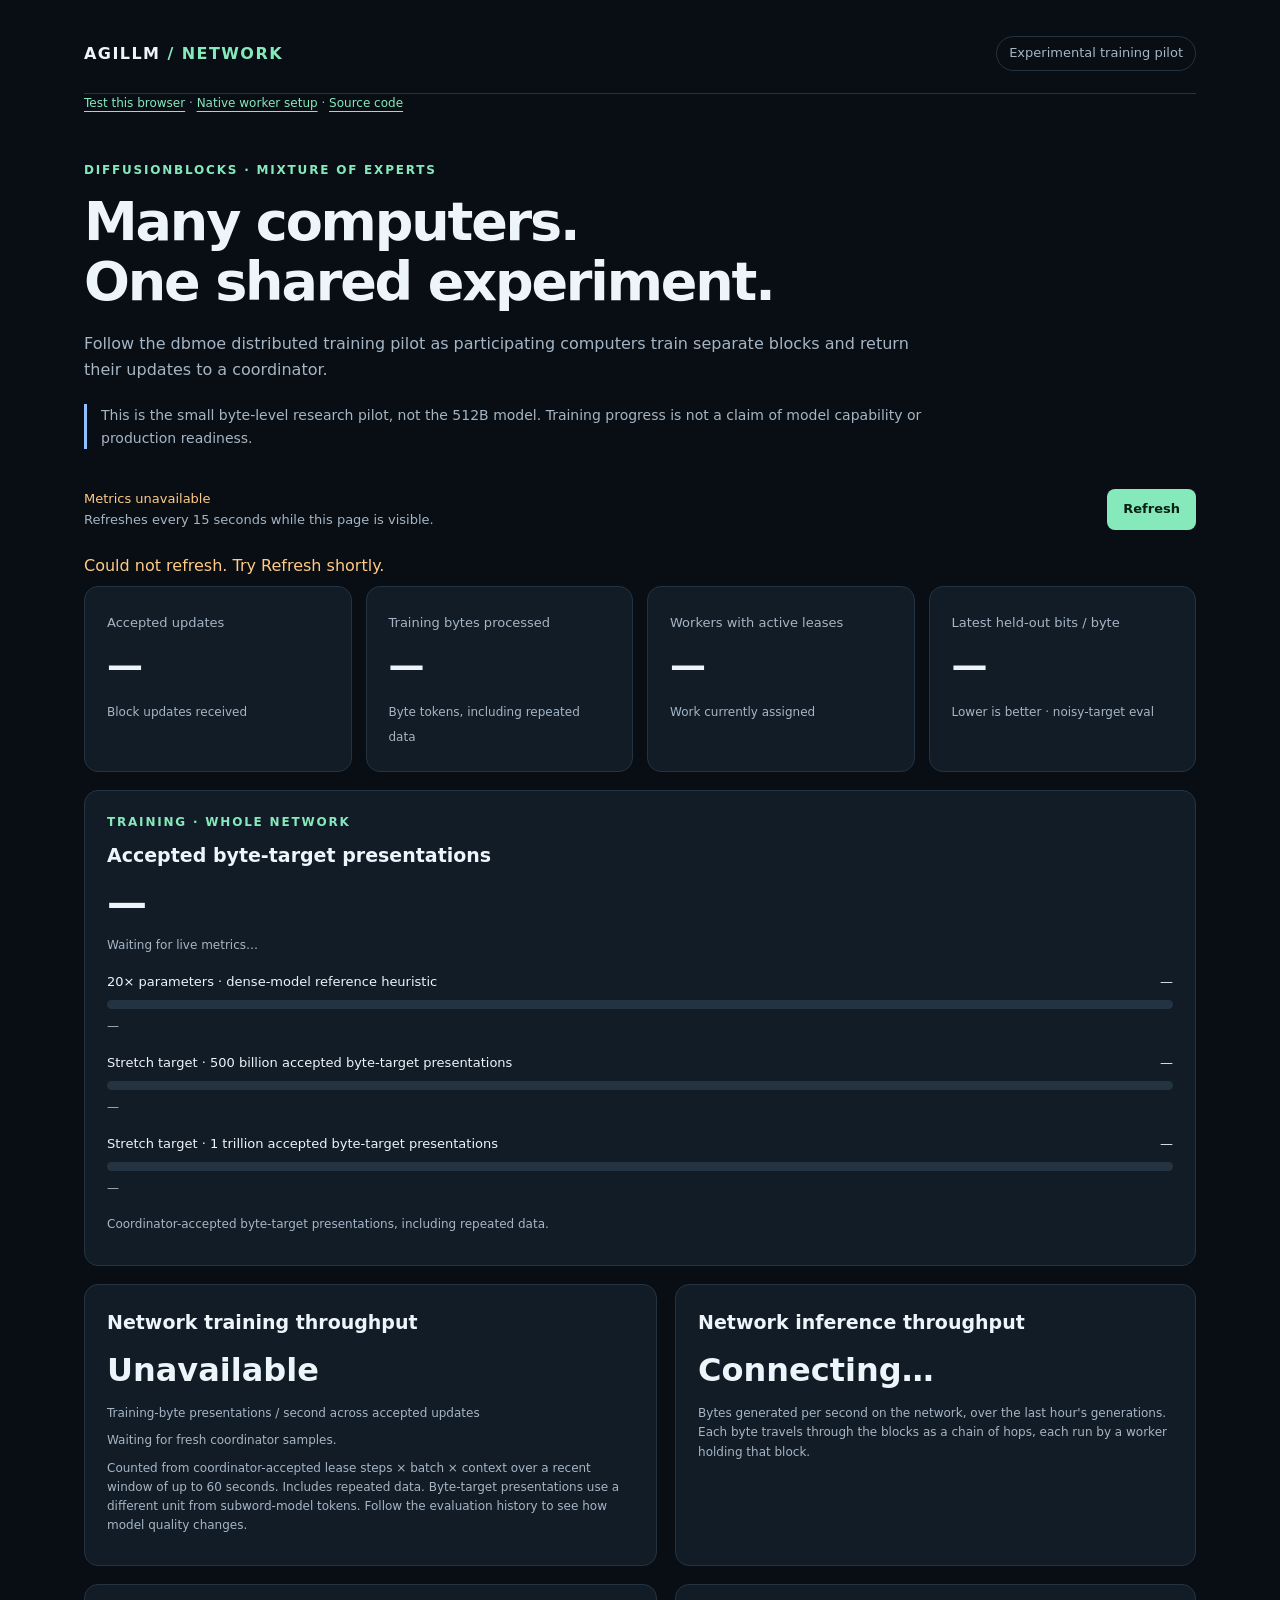
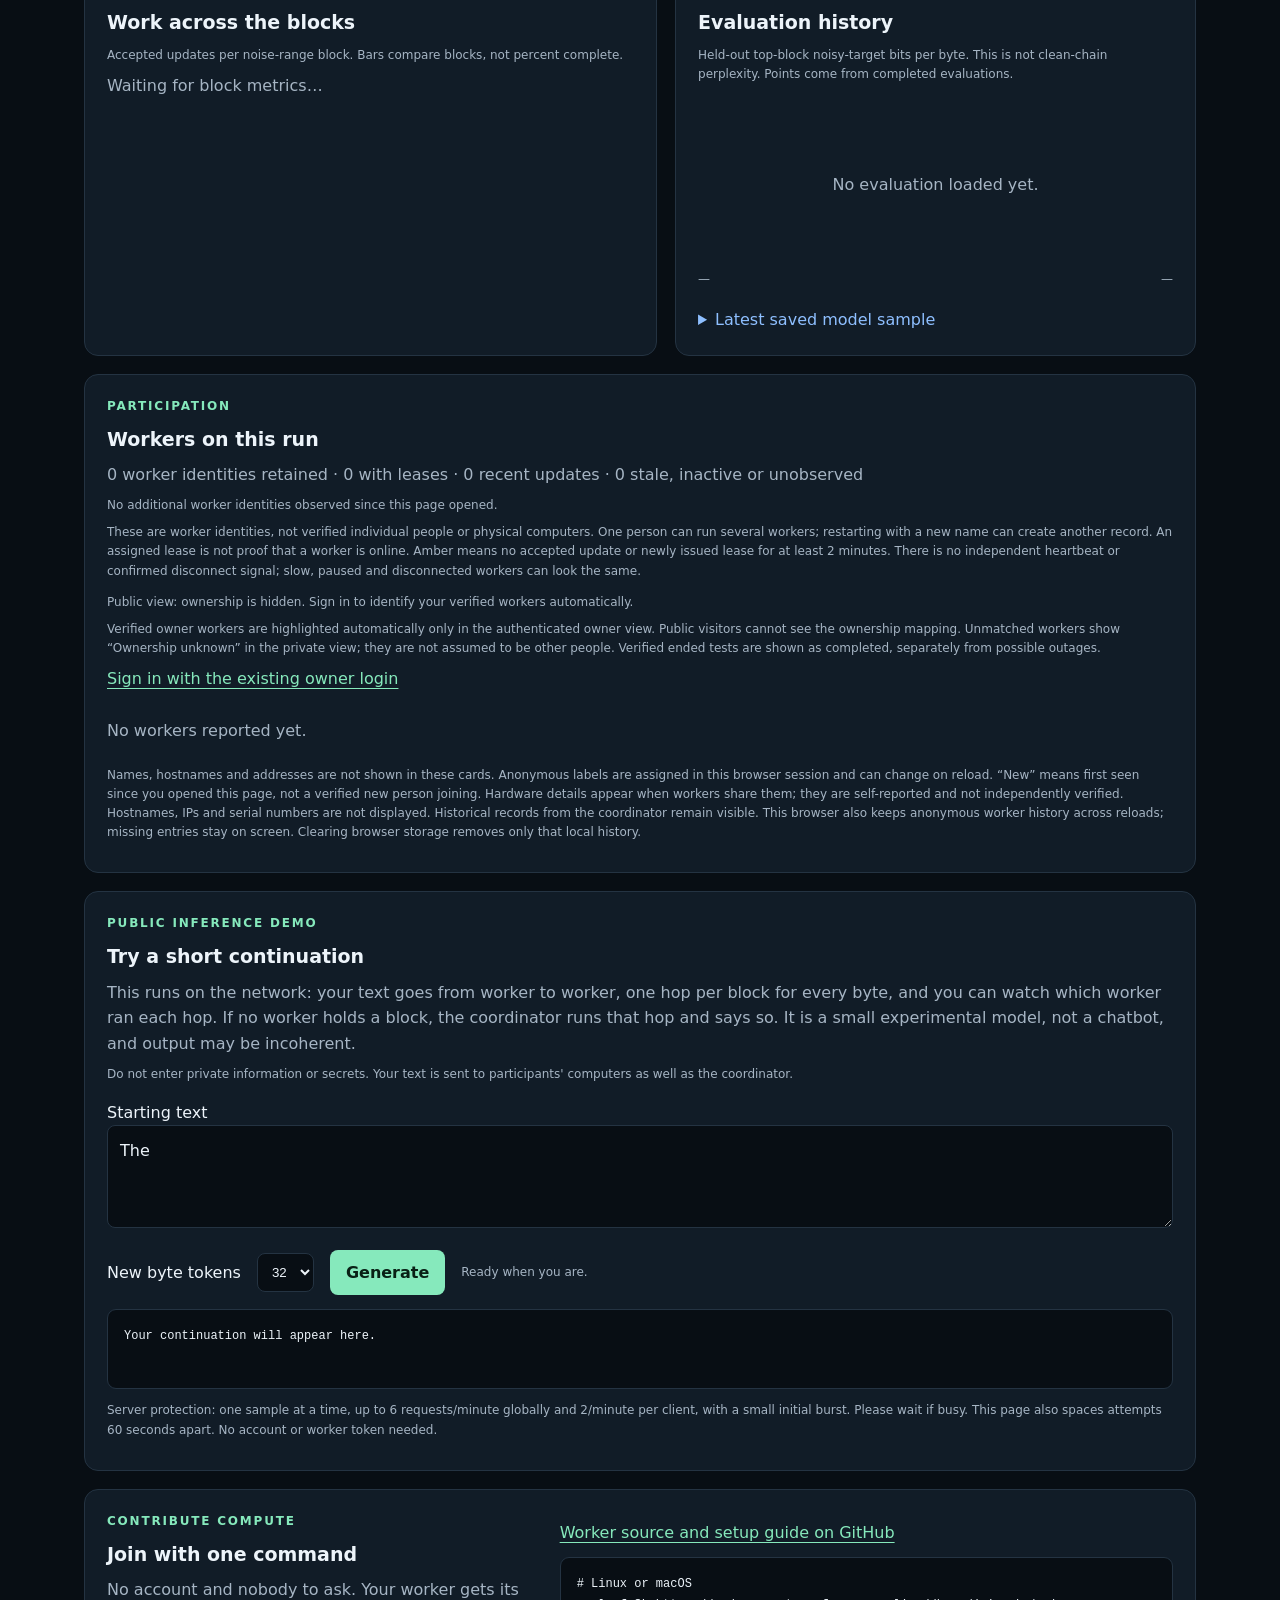
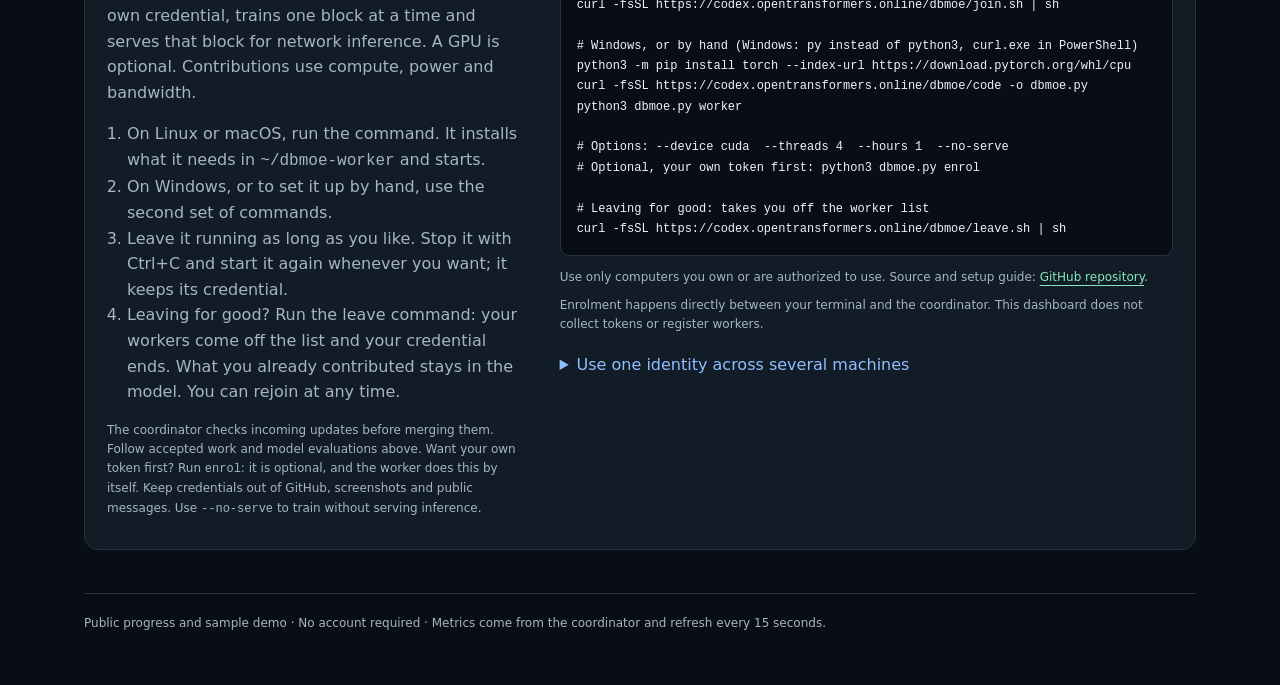
==== web/progress/index.html @ b4bc967f "Publish verified DBMoE browser self-test and hardware dashboard" ====
<!doctype html>
<html lang="en"><head><meta charset="utf-8"><meta name="viewport" content="width=device-width,initial-scale=1"><meta name="color-scheme" content="dark"><title>AGILLM · Distributed training progress</title>
<style>
:root{color-scheme:dark;--bg:#080e14;--panel:#111c27;--line:#243342;--muted:#a6b5c4;--text:#edf4fa;--accent:#86e9bc;--blue:#8ebfff}*{box-sizing:border-box}body{margin:0;background:var(--bg);color:var(--text);font:16px/1.6 system-ui,sans-serif}main{max-width:1160px;margin:auto;padding:36px 24px 56px}header{display:flex;justify-content:space-between;gap:20px;align-items:center;border-bottom:1px solid var(--line);padding-bottom:22px}.brand{font-weight:800;letter-spacing:.09em}.brand span{color:var(--accent)}.pill{font-size:13px;border:1px solid var(--line);border-radius:30px;padding:6px 12px;color:var(--muted)}.hero{padding:48px 0 28px;max-width:850px}.eyebrow{color:var(--accent);font-size:12px;letter-spacing:.15em;font-weight:700;text-transform:uppercase}h1{font-size:clamp(32px,5vw,54px);line-height:1.1;letter-spacing:-.04em;margin:12px 0 20px}h2{font-size:19px;margin:0 0 8px}p{margin:8px 0;color:var(--muted)}a{color:var(--accent);text-underline-offset:4px}button{background:var(--accent);border:0;color:#092015;border-radius:8px;padding:10px 16px;cursor:pointer;font:inherit;font-weight:700}button:disabled{opacity:.55;cursor:wait}button:focus-visible,a:focus-visible{outline:3px solid var(--blue);outline-offset:5px}.livebar{display:flex;gap:16px;align-items:center;justify-content:space-between;margin:4px 0 22px;font-size:13px}.livebar p{margin:0}#connection{color:var(--accent)}.metrics{display:grid;grid-template-columns:repeat(4,1fr);gap:14px}.metric,.card{background:var(--panel);border:1px solid var(--line);border-radius:14px;padding:22px}.metric strong{display:block;font-size:clamp(25px,3vw,36px);line-height:1.3;font-variant-numeric:tabular-nums;margin:8px 0}.label{font-size:13px;color:var(--muted)}.small{font-size:12px;color:var(--muted)}.columns{display:grid;grid-template-columns:1.1fr 1fr;gap:18px;margin-top:18px}.barrow{margin:17px 0}.barlabel{display:flex;justify-content:space-between;gap:10px;font-size:13px;margin-bottom:7px}.track{height:9px;background:#243342;border-radius:8px;overflow:hidden}.fill{height:100%;background:var(--accent);border-radius:8px}.chart{height:170px;display:flex;align-items:center;justify-content:center;margin-top:16px}.chart svg{width:100%;height:100%;overflow:visible}.evals{display:flex;justify-content:space-between;gap:10px;font-size:12px;color:var(--muted)}.note{border-left:3px solid var(--blue);padding:0 0 0 14px;font-size:14px;margin-top:22px}.join{margin-top:18px;display:grid;grid-template-columns:.9fr 1.3fr;gap:28px}.join ol{padding-left:20px;color:var(--muted)}pre{background:#080e14;border:1px solid var(--line);padding:16px;border-radius:9px;overflow:auto;font-size:12px;line-height:1.7;white-space:pre-wrap;overflow-wrap:anywhere}code{font-family:ui-monospace,SFMono-Regular,Consolas,monospace}.metadata{display:flex;flex-wrap:wrap;gap:8px;margin:15px 0}.metadata span{border:1px solid var(--line);padding:4px 10px;border-radius:5px;font-size:12px;color:var(--muted)}footer{margin-top:28px;border-top:1px solid var(--line);padding-top:20px;color:var(--muted);font-size:12px}.warn{color:#ffca84!important}#error{color:#ffca84;min-height:1px}.sample{white-space:pre-wrap;overflow-wrap:anywhere;font:14px/1.7 ui-monospace,monospace;color:#d1e0ec;margin:15px 0 0}details{margin-top:18px}summary{cursor:pointer;color:var(--blue)}@media(max-width:760px){main{padding:22px 16px}.hero{padding:32px 0 22px}.metrics{grid-template-columns:repeat(2,1fr)}.columns,.join{grid-template-columns:1fr}.metric,.card{padding:18px}.livebar{align-items:flex-start}.pill{font-size:11px}header{gap:8px}.brand{font-size:14px}}@media(prefers-reduced-motion:no-preference){.fill{transition:width .4s ease}}
</style></head><body><main>
<header><div class="brand">AGILLM <span>/ NETWORK</span></div><span class="pill">Experimental training pilot</span></header>
<nav class="small" aria-label="DBMoE pages"><a href="/dbmoe/browser-selftest/">Test this browser</a> · <a href="/dbmoe/">Native worker setup</a> · <a href="https://github.com/Marxist-Leninist/dbmoe" rel="noopener noreferrer">Source code</a></nav>
<section class="hero"><div class="eyebrow">DiffusionBlocks · Mixture of Experts</div><h1>Many computers.<br>One shared experiment.</h1><p>Follow the dbmoe distributed training pilot as participating computers train separate blocks and return their updates to a coordinator.</p><p class="note">This is the small byte-level research pilot, not the 512B model. Training progress is not a claim of model capability or production readiness.</p></section>
<div class="livebar"><div><p id="connection" role="status" aria-live="polite">Connecting to live metrics…</p><p id="updated">Refreshes every 15 seconds while this page is visible.</p></div><button id="refresh" type="button">Refresh</button></div><p id="error" role="alert"></p>
<section class="metrics" aria-label="Training totals"><div class="metric"><span class="label">Accepted updates</span><strong id="updates">—</strong><span class="small">Block updates received</span></div><div class="metric"><span class="label">Training bytes processed</span><strong id="bytes">—</strong><span class="small">Byte tokens, including repeated data</span></div><div class="metric"><span class="label">Workers with active leases</span><strong id="workers">—</strong><span class="small">Work currently assigned</span></div><div class="metric"><span class="label">Latest held-out bits / byte</span><strong id="bpb">—</strong><span class="small">Lower is better · noisy-target eval</span></div></section>
<section class='card' style='margin-top:18px' aria-label='Accepted training and reference targets' id='tgSection'><div class='eyebrow'>Training · whole network</div><h2 style='margin-top:8px'>Accepted byte-target presentations</h2><strong id='tgDone' style='display:block;font-size:clamp(28px,4vw,40px);line-height:1.25;font-variant-numeric:tabular-nums;margin:6px 0'>—</strong><p id='tgRate' class='small'>Measuring the network rate…</p><div class='barrow'><div class='barlabel'><span id='tgCLabel'>20× parameters · dense-model reference heuristic</span><span id='tgCPct'>—</span></div><div class='track'><div class='fill' id='tgCBar' style='width:0%'></div></div><p class='small' id='tgCLeft'>—</p></div><div class='barrow'><div class='barlabel'><span>Stretch target · 500 billion accepted byte-target presentations</span><span id='tg5Pct'>—</span></div><div class='track'><div class='fill' id='tg5Bar' style='width:0%;background:var(--blue)'></div></div><p class='small' id='tg5Left'>—</p></div><div class='barrow'><div class='barlabel'><span>Stretch target · 1 trillion accepted byte-target presentations</span><span id='tg1Pct'>—</span></div><div class='track'><div class='fill' id='tg1Bar' style='width:0%;background:#c9a7ff'></div></div><p class='small' id='tg1Left'>—</p></div><p class='small' id='tgNote'>Coordinator-accepted byte-target presentations, including repeated data.</p><script>(()=>{'use strict';const el=id=>document.getElementById(id),nf=new Intl.NumberFormat('en-GB');const short=n=>{const a=Math.abs(n);for(const [v,u] of [[1e12,' T'],[1e9,' B'],[1e6,' M'],[1e3,' K']]){if(a>=v){const x=n/v;return String(+x.toFixed(x>=100?0:x>=10?1:2))+u}}return nf.format(Math.round(n))};const pct=x=>x>=100?x.toFixed(0)+'%':x>=10?x.toFixed(1)+'%':x>=1?x.toFixed(2)+'%':x>=0.01?x.toFixed(3)+'%':x>0?x.toPrecision(2)+'%':'0%';const dur=s=>{if(!Number.isFinite(s)||s<=0)return null;const m=s/60,h=m/60,d=h/24,y=d/365.25;if(y>=2)return y.toFixed(1)+' years';if(d>=60)return Math.round(d/30.44)+' months';if(d>=2)return d.toFixed(d>=10?0:1)+' days';if(h>=2)return h.toFixed(1)+' hours';if(m>=2)return Math.round(m)+' minutes';return Math.round(s)+' seconds'};const when=s=>new Date(Date.now()+s*1000).toLocaleDateString('en-GB',{day:'numeric',month:'short',year:'numeric'});let rate=null,last=null;function row(k,target,done,unit){const p=100*done/target;el('tg'+k+'Pct').textContent=done>=target?'Reached · '+pct(p):pct(p);el('tg'+k+'Bar').style.width=Math.min(100,Math.max(p,done>0?0.6:0))+'%';const left=target-done;if(left<=0){el('tg'+k+'Left').textContent='Reached: '+short(done)+' of '+short(target)+' '+unit+' ('+(done/target).toFixed(2)+'×).';return}const t=rate>0?dur(left/rate):null;el('tg'+k+'Left').textContent=short(left)+' '+unit+' to go'+(t?' · estimated '+t+' if the observed rate continues (around '+when(left/rate)+')':' · ETA after a rate is observed')+'.'}async function tick(){if(document.hidden&&last)return;try{const r=await fetch('./status',{cache:'no-store',signal:AbortSignal.timeout(10000)});if(!r.ok)throw new Error(String(r.status));const s=await r.json();if(!Number.isFinite(s.tokens)||!Number.isFinite(s.params)||s.params<=0)throw new Error('format');const now=Date.now(),t=s.training_throughput;let inst=null;if(t&&t.state==='measured'&&Number.isFinite(t.bytes_per_s)&&t.bytes_per_s>=0)inst=t.bytes_per_s;else if(last&&s.tokens>=last.tokens&&now-last.time>=5000)inst=(s.tokens-last.tokens)/((now-last.time)/1000);if(last&&s.tokens<last.tokens)rate=null;last={time:now,tokens:s.tokens};if(inst!==null)rate=rate===null?inst:0.8*rate+0.2*inst;const unit='accepted byte-target presentations';el('tgDone').textContent=nf.format(s.tokens);el('tgRate').textContent=rate>0?'Observed rate ≈ '+short(rate)+' accepted byte-target presentations / second (≈ '+short(rate*86400)+' per day), smoothed from recent coordinator data.':'Measuring the network rate…';const chin=20*s.params;el('tgCLabel').textContent='Dense-model reference heuristic · 20 × '+short(s.params)+' parameters = '+short(chin)+' accepted byte-target presentations';row('C',chin,s.tokens,unit);row('5',5e11,s.tokens,unit);row('1',1e12,s.tokens,unit);el('tgNote').textContent='Counts coordinator-accepted byte-target presentations, including repeated data. The 20× line is a dense-model reference heuristic; byte targets and subword tokens use different units. ETAs assume the observed rate continues.'}catch(e){el('tgRate').textContent='Waiting for live metrics…'}}tick();setInterval(tick,15000);document.addEventListener('visibilitychange',()=>{if(!document.hidden)tick()})})();</script></section>
<section class="columns" aria-label="Network throughput"><div class="card"><h2>Network training throughput</h2><strong id="trainRate" style="font-size:32px;font-variant-numeric:tabular-nums">Measuring…</strong><p class="small">Training-byte presentations / second across accepted updates</p><p id="rateWindow" class="small">Collecting at least 30 seconds of coordinator counter samples.</p><p class="small">Counted from coordinator-accepted lease steps × batch × context over a recent window of up to 60 seconds. Includes repeated data. Byte-target presentations use a different unit from subword-model tokens. Follow the evaluation history to see how model quality changes.</p></div><div class="card"><h2>Network inference throughput</h2><strong id="inferRate" style="font-size:32px;font-variant-numeric:tabular-nums">Connecting…</strong><p class="small">Bytes generated per second on the network, over the last hour's generations. Each byte travels through the blocks as a chain of hops, each run by a worker holding that block.</p><p id="inferDetail" class="small"></p></div></section><div class="columns"><section class="card"><h2>Work across the blocks</h2><p class="small">Accepted updates per noise-range block. Bars compare blocks, not percent complete.</p><div id="blocks"><p>Waiting for block metrics…</p></div></section><section class="card"><h2>Evaluation history</h2><p class="small">Held-out top-block noisy-target bits per byte. This is not clean-chain perplexity. Points come from completed evaluations.</p><div id="chart" class="chart"><p>No evaluation loaded yet.</p></div><div class="evals"><span id="firstEval">—</span><span id="lastEval">—</span></div><p id="evalTime" class="small"></p><details><summary>Latest saved model sample</summary><p class="small">Unedited experimental output from the last evaluation. It may be incoherent.</p><div class="sample" id="sample">No sample available.</div></details></section></div>
<section class="card" style="margin-top:18px" aria-label="Network workers"><div class="eyebrow">Participation</div><h2 style="margin-top:8px">Workers on this run</h2><p id="workerSummary">Waiting for worker records…</p><p id="newWorkers" class="small" role="status" aria-live="polite"></p><p class="small">These are worker identities, not verified individual people or physical computers. One person can run several workers; restarting with a new name can create another record. An assigned lease is not proof that a worker is online. Amber means no accepted update or newly issued lease for at least 2 minutes. There is no independent heartbeat or confirmed disconnect signal; slow, paused and disconnected workers can look the same.</p><div style="margin:12px 0"><p id="ownerStatus" class="small" role="status" aria-live="polite">Checking for an existing private owner session…</p><p class="small">Verified owner workers are highlighted automatically only in the authenticated owner view. Public visitors cannot see the ownership mapping. Unmatched workers show “Ownership unknown” in the private view; they are not assumed to be other people. Verified ended tests are shown as completed, separately from possible outages.</p><a href="/agillm-linger/" id="ownerLogin">Sign in with the existing owner login</a></div><div id="workerCards" style="display:grid;grid-template-columns:repeat(auto-fit,minmax(min(100%,225px),1fr));gap:12px;margin-top:18px"></div><p class="small" style="margin-top:14px">Names, hostnames and addresses are not shown in these cards. Anonymous labels are assigned in this browser session and can change on reload. “New” means first seen since you opened this page, not a verified new person joining. Hardware details appear when workers share them; they are self-reported and not independently verified. Hostnames, IPs and serial numbers are not displayed. Historical records from the coordinator remain visible. This browser also keeps anonymous worker history across reloads; missing entries stay on screen. Clearing browser storage removes only that local history.</p></section><section class="card" style="margin-top:18px" aria-label="Try the model" id="try-model"><div class="eyebrow">Public inference demo</div><h2 style="margin-top:8px">Try a short continuation</h2><p>This runs on the network: your text goes from worker to worker, one hop per block for every byte, and you can watch which worker ran each hop. If no worker holds a block, the coordinator runs that hop and says so. It is a small experimental model, not a chatbot, and output may be incoherent.</p><p class="small">Do not enter private information or secrets. Your text is sent to participants' computers as well as the coordinator.</p><label for="prompt" style="display:block;margin-top:16px">Starting text</label><textarea id="prompt" maxlength="200" rows="3" style="width:100%;resize:vertical;background:#080e14;color:var(--text);border:1px solid var(--line);border-radius:8px;padding:12px;font:inherit">The </textarea><div style="display:flex;gap:16px;align-items:center;flex-wrap:wrap;margin:14px 0"><label for="length">New byte tokens</label><select id="length" style="background:#080e14;color:var(--text);padding:10px;border:1px solid var(--line);border-radius:8px"><option value="32">32</option><option value="64">64</option></select><button id="generate" type="button">Generate</button><span id="generationStatus" class="small" role="status" aria-live="polite">Ready when you are.</span></div><pre id="generated" aria-label="Generated text" style="min-height:80px;white-space:pre-wrap">Your continuation will appear here.</pre><p id="route" class="small" style="overflow-wrap:anywhere"></p><p class="small">Server protection: one sample at a time, up to 6 requests/minute globally and 2/minute per client, with a small initial burst. Please wait if busy. This page also spaces attempts 60 seconds apart. No account or worker token needed.</p></section><section class="card join"><div><div class="eyebrow">Contribute compute</div><h2 style="margin-top:8px">Join with one command</h2><p>No account and nobody to ask. Your worker gets its own credential, trains one block at a time and serves that block for network inference. A GPU is optional. Contributions use compute, power and bandwidth.</p><ol><li>On Linux or macOS, run the command. It installs what it needs in <code>~/dbmoe-worker</code> and starts.</li><li>On Windows, or to set it up by hand, use the second set of commands.</li><li>Leave it running as long as you like. Stop it with Ctrl+C and start it again whenever you want; it keeps its credential.</li><li>Leaving for good? Run the leave command: your workers come off the list and your credential ends. What you already contributed stays in the model. You can rejoin at any time.</li></ol><p class="small">The coordinator checks incoming updates before merging them. Follow accepted work and model evaluations above. Want your own token first? Run <code>enrol</code>: it is optional, and the worker does this by itself. Keep credentials out of GitHub, screenshots and public messages. Use <code>--no-serve</code> to train without serving inference.</p></div><div><p><a href="https://github.com/Marxist-Leninist/dbmoe" rel="noopener noreferrer">Worker source and setup guide on GitHub</a></p><pre><code># Linux or macOS
curl -fsSL https://codex.opentransformers.online/dbmoe/join.sh | sh

# Windows, or by hand (Windows: py instead of python3, curl.exe in PowerShell)
python3 -m pip install torch --index-url https://download.pytorch.org/whl/cpu
curl -fsSL https://codex.opentransformers.online/dbmoe/code -o dbmoe.py
python3 dbmoe.py worker

# Options: --device cuda  --threads 4  --hours 1  --no-serve
# Optional, your own token first: python3 dbmoe.py enrol

# Leaving for good: takes you off the worker list
curl -fsSL https://codex.opentransformers.online/dbmoe/leave.sh | sh</code></pre><p class="small">Use only computers you own or are authorized to use. Source and setup guide: <a href="https://github.com/Marxist-Leninist/dbmoe" rel="noopener noreferrer">GitHub repository</a>.</p><p class="small">Enrolment happens directly between your terminal and the coordinator. This dashboard does not collect tokens or register workers.</p><details style="margin-top:18px"><summary>Use one identity across several machines</summary><p class="small">After installing the worker, create one contributor token. Copy its file securely to the other computers you own or are authorised to use. Start each machine with a different worker name; their contributions share the same identity.</p><pre><code># Create the shared identity once
python3 dbmoe.py enrol --token-file contributor.token

# On each machine, use its own name
python3 dbmoe.py worker --token @contributor.token --name machine-01</code></pre><p class="small">Keep contributor.token private. Change machine-01 for each computer. To join anonymously with a separate identity, use the normal worker command above; no account is needed.</p></details></div></section>
<section aria-label="Model configuration"><div class="metadata" id="metadata"></div><p class="small" id="source"></p></section>
<footer>Public progress and sample demo · No account required · Metrics come from the coordinator and refresh every 15 seconds.</footer>
</main><script>
'use strict';
const $=id=>document.getElementById(id), fmt=new Intl.NumberFormat('en-GB');
let busy=false,lastSuccess=0;
const samples=[];
const workerAliases=new Map();let initialWorkers=null;
const workerHistoryKey='dbmoe-public-worker-history-v1';let workerHistory={};
try{const old=JSON.parse(localStorage.getItem(workerHistoryKey)||'{}');for(const [id,r] of Object.entries(old))if(/^worker-[0-9a-f]{16}$/.test(id)&&r&&typeof r==='object')workerHistory[id]={updates:Number(r.updates)||0,last:typeof r.last==='string'?r.last:null,seen:Number(r.seen)||0};}catch(e){}
let latestWorkerReceived=0;
function hardwareLines(value){
if(!value||value.schema!==1||value.self_reported!==true||!['cpu','cuda','rocm','mps'].includes(value.backend))return null;
const safe=v=>typeof v==='string'?v.replace(/[\u0000-\u001f\u007f]/g,'').trim().slice(0,80):'';
const count=v=>Number.isInteger(v)&&v>=1&&v<=4096?v:null;
const memory=(v,max)=>Number.isFinite(v)&&v>0&&v<=max?v.toFixed(1)+' GiB':null;
const lines=['Backend: '+({cpu:'CPU',cuda:'NVIDIA CUDA',rocm:'AMD ROCm',mps:'Apple Metal (MPS)'}[value.backend])];
lines.push('CPU: '+(safe(value.cpu_model)||'Not reported'));
if(safe(value.cpu_arch))lines.push('CPU architecture: '+safe(value.cpu_arch));
lines.push('Logical CPUs: '+(count(value.cpu_cores)||'Not reported'));
lines.push('Worker CPU threads: '+(count(value.cpu_threads)||'Not reported'));
lines.push('System RAM: '+(memory(value.ram_gib,1048576)||'Not reported'));
lines.push('Operating system: '+(safe(value.os)||'Not reported'));
if(value.backend!=='cpu'){
lines.push('GPU: '+(safe(value.gpu_name)||'Not reported'));
lines.push('GPU memory: '+(value.backend==='mps'?'Not reported (Metal)':memory(value.gpu_memory_gib,65536)||'Not reported'));
}
if(safe(value.torch_version))lines.push('PyTorch: '+safe(value.torch_version));
if(safe(value.runtime_version))lines.push('Runtime: '+safe(value.runtime_version));
return lines;
}
function workerState(record,lease,now,present,sourceStale){
const stamp=Date.parse(record.last),age=Number.isFinite(stamp)?(now-stamp)/1000:Infinity;
if(sourceStale)return {label:'Status unknown · dashboard data is stale',colour:'#ffca84',rank:2};
if(!present)return {label:'Missing from latest report · retained history',colour:'#ffca84',rank:3};
if(age>=-30&&age<=120)return {label:lease?'Recent progress · lease assigned':'Recent progress · no current lease',colour:'var(--accent)',rank:0};
if(lease&&Number(lease.age_s)<=120)return {label:'Recently issued lease · awaiting progress',colour:'var(--accent)',rank:0};
return {label:lease?'Stale progress · lease still outstanding':'Inactive / possibly disconnected',colour:'#ffca84',rank:1};
}
let ownerWorkers=new Set(),ownerTestCompletions={},latestWorkerSnapshot=null,latestWorkerClock=0,ownerView=false,ownerCheckBusy=false;
async function checkOwner(){
if(ownerCheckBusy)return;ownerCheckBusy=true;
try{const response=await fetch('./owner-workers',{cache:'no-store',credentials:'same-origin',signal:AbortSignal.timeout(5000)});
if(!response.ok)throw new Error('Owner session unavailable');
const data=await response.json();if(!Array.isArray(data.owned_worker_ids))throw new Error('Invalid owner map');
ownerWorkers=new Set(data.owned_worker_ids.filter(v=>/^worker-[0-9a-f]{16}$/.test(v)));ownerTestCompletions={};for(const [id,count] of Object.entries(data.completed_tests||{}))if(ownerWorkers.has(id)&&Number.isInteger(count)&&count>=0)ownerTestCompletions[id]=count;ownerView=true;
show('ownerStatus','Private owner view: '+ownerWorkers.size+' verified owner worker identities. Blue cards are yours. Verified '+(data.verified_at||'recently')+'.');
$('ownerLogin').hidden=true;
}catch(e){ownerWorkers.clear();ownerTestCompletions={};ownerView=false;show('ownerStatus','Public view: ownership is hidden. Sign in to identify your verified workers automatically.');$('ownerLogin').hidden=false;}
finally{ownerCheckBusy=false;if(latestWorkerSnapshot)workers(latestWorkerSnapshot,latestWorkerClock,false)}
}
function workers(s,serverNow,remember=true){
if(remember){latestWorkerSnapshot=s;latestWorkerClock=serverNow;latestWorkerReceived=Date.now();}
const records=s.workers&&typeof s.workers==='object'?s.workers:{};
const leases=Array.isArray(s.active_leases)?s.active_leases:[];
const leaseMap=new Map();for(const l of leases)if(typeof l.worker==='string')leaseMap.set(l.worker,l);
const current=new Set([...Object.keys(records),...leaseMap.keys()].filter(id=>/^worker-[0-9a-f]{16}$/.test(id)));
if(remember&&Array.isArray(s.left_workers))for(const id of s.left_workers)if(!current.has(id))delete workerHistory[id];
if(remember){for(const id of current){const r=records[id]||{},old=workerHistory[id]||{};workerHistory[id]={updates:Number.isFinite(Number(r.updates))?Number(r.updates):(old.updates||0),last:typeof r.last==='string'?r.last:(old.last||null),seen:serverNow};}
try{localStorage.setItem(workerHistoryKey,JSON.stringify(workerHistory))}catch(e){}}
const ids=Object.keys(workerHistory).sort();
for(const id of ids)if(!workerAliases.has(id))workerAliases.set(id,'Worker '+String(workerAliases.size+1).padStart(2,'0'));
if(initialWorkers===null&&remember)initialWorkers=new Set(ids);
const newcomers=initialWorkers?ids.filter(id=>!initialWorkers.has(id)):[];
const staleSource=lastSuccess===0||Date.now()-lastSuccess>45000;
const states=new Map(ids.map(id=>{const completed=ownerView&&ownerWorkers.has(id)&&!leaseMap.has(id)&&ownerTestCompletions[id]===workerHistory[id].updates;return [id,completed?{label:'Your test, completed',colour:'var(--blue)',rank:4}:workerState(workerHistory[id],leaseMap.get(id),serverNow,current.has(id),staleSource)];}));
const recent=ids.filter(id=>{const age=serverNow-Date.parse(workerHistory[id].last);return current.has(id)&&age>=-30000&&age<=120000}).length;
const inactive=ids.filter(id=>states.get(id).rank>=1&&states.get(id).rank<=3).length;const completed=ids.filter(id=>states.get(id).rank===4).length;
show('workerSummary',ids.length+' worker identities retained · '+leaseMap.size+' with leases · '+recent+' recent updates · '+inactive+' stale, inactive or unobserved'+(ownerView?' · '+completed+' completed owner tests':''));
show('newWorkers',newcomers.length?newcomers.length+' additional worker '+(newcomers.length===1?'identity':'identities')+' first seen since this page opened.':'No additional worker identities observed since this page opened.');
$('workerCards').replaceChildren();
if(!ids.length){const empty=document.createElement('p');empty.textContent='No workers reported yet.';$('workerCards').append(empty);return}
ids.sort((a,b)=>states.get(a).rank-states.get(b).rank||workerAliases.get(a).localeCompare(workerAliases.get(b)));
ids.forEach(id=>{const r=workerHistory[id],lease=leaseMap.get(id),status=states.get(id),card=document.createElement('article');card.style.cssText='border:1px solid var(--line);border-radius:9px;padding:15px';if(ownerView&&ownerWorkers.has(id)){card.style.borderColor='var(--blue)';card.style.background='#142739'}
const title=document.createElement('strong');title.textContent=workerAliases.get(id)+(!initialWorkers||initialWorkers.has(id)?'':' · New')+(ownerView?(ownerWorkers.has(id)?' · Yours (verified)':' · Ownership unknown'):'');
const state=document.createElement('p');state.className='small';state.style.color=status.colour;state.textContent=status.label;
const count=document.createElement('p');count.className='small';count.textContent=fmt.format(Number(r.updates)||0)+' accepted '+(Number(r.updates)===1?'update':'updates');
const last=document.createElement('p');last.className='small';const stamp=Date.parse(r.last),age=(serverNow-stamp)/1000;last.textContent=!Number.isFinite(stamp)?'No accepted update recorded':age< -30?'Update timestamp is ahead of server clock':'Last accepted update: '+new Date(stamp).toISOString()+' ('+(age<60?'less than a minute ago':Math.floor(age/60)+' min ago')+')';
const observed=document.createElement('p');observed.className='small';observed.textContent=lease?'Lease issued about '+Math.max(0,Math.floor(Number(lease.age_s)||0))+'s ago; not a heartbeat':current.has(id)?'No current lease reported':'Last included by coordinator: '+new Date(r.seen).toISOString();
const alias=document.createElement('p');alias.className='small';alias.textContent='Anonymous ID: '+id;card.append(title,state,count,last,observed,alias);const hardware=document.createElement('div');hardware.className='small';hardware.style.cssText='border-top:1px solid var(--line);margin-top:10px;padding-top:10px';const lines=hardwareLines((records[id]||{}).hardware);const heading=document.createElement('strong');heading.textContent=lines?'Hardware · self-reported, unverified':'Hardware not shared';hardware.append(heading);if(lines){for(const line of lines){const p=document.createElement('p');p.className='small';p.textContent=line;hardware.append(p)}}else{const note=document.createElement('p');note.className='small';note.textContent=current.has(id)?'Optional worker hardware report not available.':'Hardware unavailable in the latest coordinator report.';hardware.append(note)}card.append(hardware);$('workerCards').append(card)});
}
let generating=false,nextGeneration=0;
function generationButton(){const remaining=Math.max(0,Math.ceil((nextGeneration-Date.now())/1000));$('generate').disabled=generating||remaining>0;$('generate').textContent=generating?'Generating…':remaining?'Wait '+remaining+'s':'Generate'}
async function generateSample(){
if(generating||Date.now()<nextGeneration)return;
const prompt=$('prompt').value.slice(0,200);if(!prompt.trim()){show('generationStatus','Enter a little starting text first.');return}
const length=$('length').value==='64'?64:32;
generating=true;nextGeneration=Date.now()+60000;generationButton();show('generationStatus','Sending your text across the network…');show('generated',prompt);show('route','');
const start=performance.now(),lineDecoder=new TextDecoder(),byteDecoder=new TextDecoder();let text=prompt,pending='',count=0,finished=null;
const handle=ev=>{if(ev.t==='byte'){text+=byteDecoder.decode(new Uint8Array([ev.b]),{stream:true});count++;show('generated',text);show('generationStatus','Generating on the network · '+count+' of '+length+' bytes…');show('route','Last byte: '+ev.hops.map(h=>'Block '+(h.block+1)+' on '+(h.via==='coordinator'?'the coordinator':(workerAliases.get(h.via)||h.via))+' ('+h.ms+' ms)').join(' → '))}else if(ev.t==='done')finished=ev;else if(ev.t==='error')throw new Error(ev.error)};
try{const q=new URLSearchParams({net:'1',prompt,n:String(length),temp:'0.8',seed:String(Math.floor(Math.random()*2147483647))});
const response=await fetch('./sample?'+q,{cache:'no-store',signal:AbortSignal.timeout(300000)});
if(response.status===429||response.status===503){show('generationStatus','The shared demo is busy or rate-limited. Try again after the countdown.');show('generated','No result received.');return}
if(!response.ok||!response.body)throw new Error('Sample unavailable');
const reader=response.body.getReader();
for(;;){const {value,done}=await reader.read();if(done)break;pending+=lineDecoder.decode(value,{stream:true});const lines=pending.split('\n');pending=lines.pop();lines.filter(Boolean).forEach(l=>handle(JSON.parse(l)))}
if(!finished)throw new Error('Stream ended early');
const elapsed=Math.max((performance.now()-start)/1000,0.001);
show('generationStatus','Complete · '+(count/elapsed).toFixed(2)+' byte tokens/s · '+elapsed.toFixed(1)+'s from button to done · '+fmt.format(finished.hops_network)+' hops on '+finished.workers+' workers'+(finished.hops_coordinator?' · '+fmt.format(finished.hops_coordinator)+' on the coordinator':'')+'.');refresh();
}catch(e){show('generationStatus','The generation stopped early. Wait before trying again.');if(text===prompt)show('generated','Generation did not complete in this browser.');}
finally{generating=false;generationButton()}
}
$('generate').addEventListener('click',generateSample);setInterval(generationButton,1000);
const number=v=>Number.isFinite(Number(v))?Number(v):null;
function show(id,value){$(id).textContent=value}
function rate(s,serverNow=Date.now()){
const recent=s.training_throughput;
const numeric=v=>typeof v==='number'&&Number.isFinite(v)&&v>=0;
const ended=recent&&typeof recent.window_end_utc==='string'?Date.parse(recent.window_end_utc):NaN;
if(recent&&recent.state==='measured'&&numeric(recent.bytes_per_s)&&numeric(recent.window_s)&&recent.window_s>=30&&recent.window_s<=61&&numeric(recent.accepted_byte_targets)&&Number.isFinite(ended)&&serverNow-ended>=-3000&&serverNow-ended<=20000){
samples.length=0;
show('trainRate',fmt.format(Math.round(recent.bytes_per_s))+' / s');
show('rateWindow',fmt.format(recent.accepted_byte_targets)+' training-byte presentations over '+recent.window_s.toFixed(1)+' seconds · measured by the coordinator');
return
}
const now=performance.now();
if(samples.length&&(s.tokens<samples[samples.length-1].tokens||now-samples[samples.length-1].time>30000))samples.length=0;
samples.push({time:now,tokens:s.tokens});
while(samples.length>1&&now-samples[0].time>65000)samples.shift();
const first=samples[0],seconds=(now-first.time)/1000;
if(seconds<30){show('trainRate','Measuring…');show('rateWindow','Collecting at least 30 seconds of coordinator counter samples.');return}
show('trainRate',fmt.format(Math.round((s.tokens-first.tokens)/seconds))+' / s');
show('rateWindow',fmt.format(s.tokens-first.tokens)+' training-byte presentations over '+seconds.toFixed(1)+' seconds · observed on this device');
}
function networkCard(n){if(!n||typeof n!=='object'){show('inferRate','Unavailable');show('inferDetail','');return}
const speed=number(n.bytes_per_s_last_hour);show('inferRate',speed===null?(n.ready?'Ready':'Waiting for workers'):speed.toFixed(2)+' bytes / s');
show('inferDetail',[fmt.format(number(n.covered_blocks)||0)+' of '+fmt.format(number(n.blocks)||0)+' blocks have a worker online',fmt.format(number(n.online_workers)||0)+' workers serving',fmt.format(number(n.hops_network)||0)+' hops run on workers',fmt.format(number(n.hops_coordinator)||0)+' on the coordinator'].join(' · '))}
function draw(s,serverNow=Date.now()){
rate(s,serverNow);workers(s,serverNow);networkCard(s.net_inference);
show('updates',fmt.format(s.updates));show('bytes',fmt.format(s.tokens));
show('workers',new Set((s.active_leases||[]).map(v=>v.worker)).size);
const ev=s.last_eval||{};show('bpb',number(ev.ar_bits_per_byte)===null?'Not evaluated':Number(ev.ar_bits_per_byte).toFixed(3));
const values=Array.isArray(s.block_updates)?s.block_updates:[],max=Math.max(1,...values);
$('blocks').replaceChildren();
values.forEach((v,i)=>{const row=document.createElement('div');row.className='barrow';const label=document.createElement('div');label.className='barlabel';const name=document.createElement('span');name.textContent='Block '+(i+1);const total=document.createElement('span');total.textContent=fmt.format(v)+' updates';label.append(name,total);const track=document.createElement('div');track.className='track';const fill=document.createElement('div');fill.className='fill';fill.style.width=(100*v/max)+'%';track.append(fill);row.append(label,track);$('blocks').append(row)});
const h=(s.eval_history||[]).filter(p=>number(p.ar_bpb)!==null&&number(p.updates)!==null);
$('chart').replaceChildren();
if(h.length){const ns='http://www.w3.org/2000/svg',svg=document.createElementNS(ns,'svg');svg.setAttribute('viewBox','0 0 420 160');svg.setAttribute('role','img');svg.setAttribute('aria-label','Evaluation bits per byte: '+h.map(p=>'update '+p.updates+': '+p.ar_bpb).join('; '));
const lo=Math.min(...h.map(p=>p.ar_bpb)),hi=Math.max(...h.map(p=>p.ar_bpb)),x0=h[0].updates,x1=h[h.length-1].updates;
const points=h.map((p,i)=>[h.length===1?210:15+390*(p.updates-x0)/Math.max(1,x1-x0),140-120*(p.ar_bpb-lo)/Math.max(.1,hi-lo)]);
const line=document.createElementNS(ns,'polyline');line.setAttribute('points',points.map(p=>p.join(',')).join(' '));line.setAttribute('fill','none');line.setAttribute('stroke','#86e9bc');line.setAttribute('stroke-width','3');svg.append(line);
points.forEach((p,i)=>{const dot=document.createElementNS(ns,'circle');dot.setAttribute('cx',p[0]);dot.setAttribute('cy',p[1]);dot.setAttribute('r','4');dot.setAttribute('fill','#8ebfff');const title=document.createElementNS(ns,'title');title.textContent='Update '+h[i].updates+': '+h[i].ar_bpb+' bits/byte';dot.append(title);svg.append(dot)});$('chart').append(svg);
show('firstEval','Update '+fmt.format(h[0].updates)+' · '+h[0].ar_bpb+' bpb');show('lastEval','Update '+fmt.format(h[h.length-1].updates)+' · '+h[h.length-1].ar_bpb+' bpb');
}else{show('chart','Awaiting the first completed evaluation.');show('firstEval','—');show('lastEval','—')}
show('evalTime',ev.t?'Last evaluation: '+ev.t+' · update '+fmt.format(ev.updates):'No completed evaluation reported.');
show('sample',typeof ev.sample==='string'?ev.sample:'No sample available.');
const cfg=s.cfg||{},tags=[fmt.format(s.params)+' parameters',cfg.blocks+' blocks',cfg.experts+' experts / block','Context: '+cfg.ctx+' bytes',s.version||''];
$('metadata').replaceChildren();tags.forEach(t=>{const el=document.createElement('span');el.textContent=t;$('metadata').append(el)});
show('source','Reported dataset: '+((s.data||{}).source||'Unavailable'));
}
async function refresh(){if(busy)return;busy=true;$('refresh').disabled=true;try{
const r=await fetch('./status',{cache:'no-store',signal:AbortSignal.timeout(10000)});if(!r.ok)throw new Error('Status endpoint returned HTTP '+r.status);
const s=await r.json();if(!Number.isFinite(s.updates)||!Number.isFinite(s.tokens)||!Array.isArray(s.block_updates))throw new Error('Unexpected metrics format');
lastSuccess=Date.now();draw(s,Date.parse(r.headers.get('Date'))||Date.now());show('connection','Status endpoint connected');$('connection').classList.remove('warn');show('updated','Last received '+new Date(lastSuccess).toLocaleTimeString()+' · refreshes every 15 seconds');show('error','');
}catch(e){show('trainRate','Unavailable');show('rateWindow','Waiting for fresh coordinator samples.');samples.length=0;show('connection',lastSuccess?'Connection lost · showing last received metrics':'Metrics unavailable');$('connection').classList.add('warn');show('error','Could not refresh. '+(lastSuccess?'The displayed values may be stale. ':'')+'Try Refresh shortly.');}finally{busy=false;$('refresh').disabled=false}}
workers({workers:{},active_leases:[]},Date.now(),false);setInterval(()=>{if(latestWorkerSnapshot){const elapsed=Date.now()-latestWorkerReceived;const snapshot={...latestWorkerSnapshot,active_leases:(latestWorkerSnapshot.active_leases||[]).map(l=>({...l,age_s:Number(l.age_s)+elapsed/1000}))};workers(snapshot,latestWorkerClock+elapsed,false)}},15000);checkOwner();setInterval(checkOwner,60000);$('refresh').addEventListener('click',()=>{refresh();checkOwner()});document.addEventListener('visibilitychange',()=>{if(!document.hidden)refresh()});refresh();setInterval(()=>{if(!document.hidden)refresh()},15000);
</script></body></html>
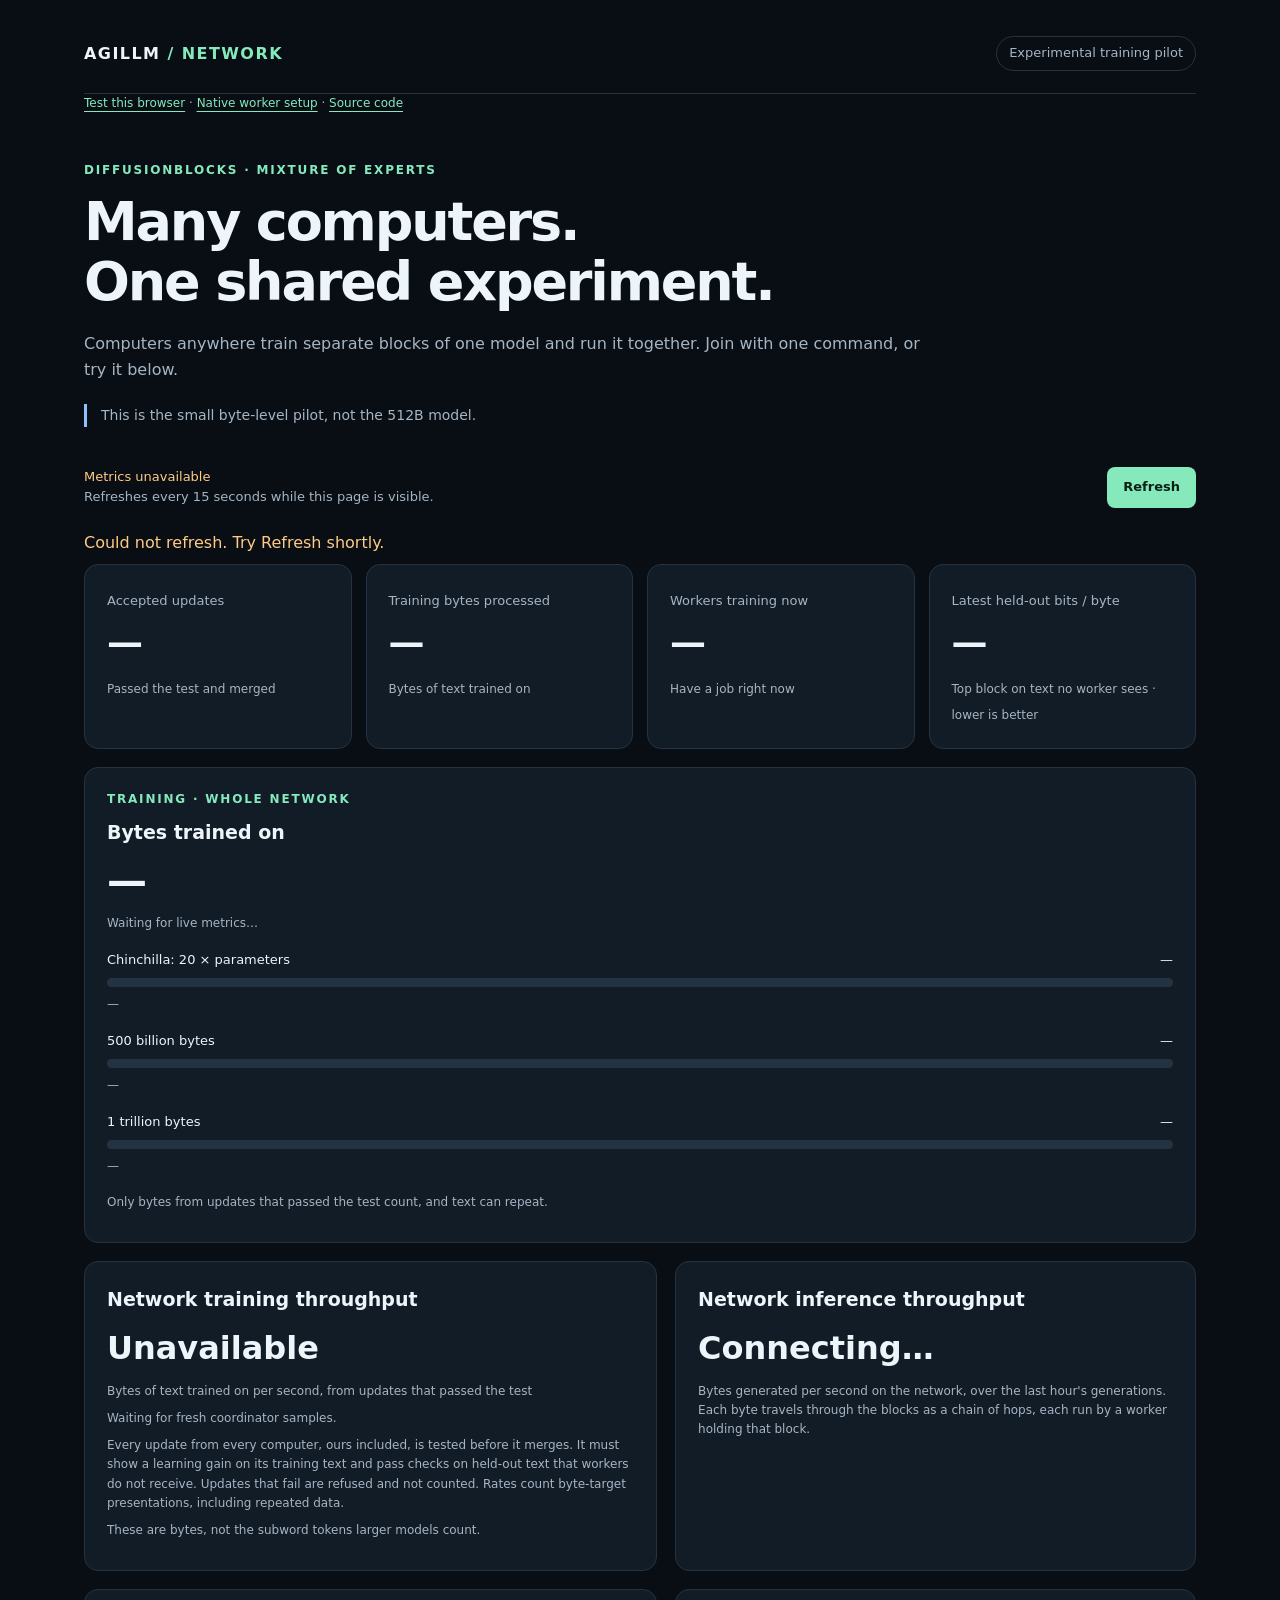
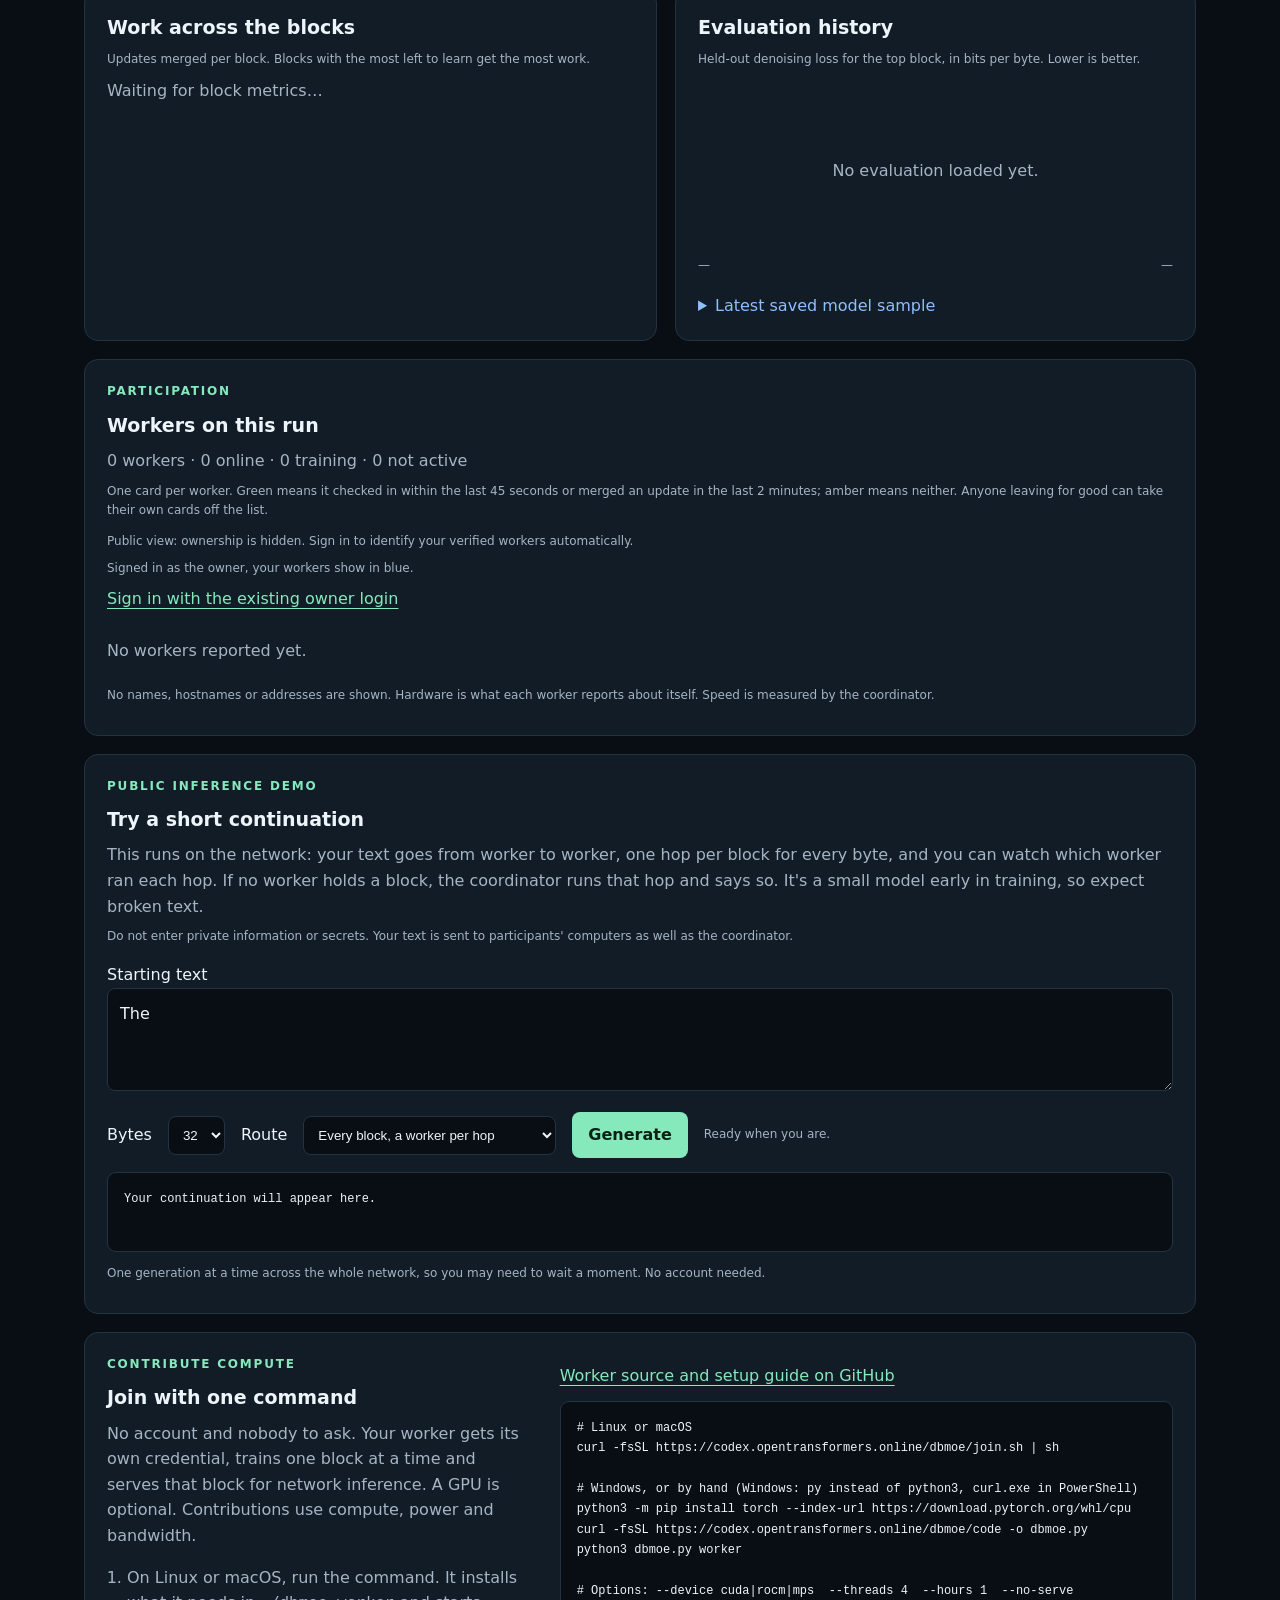
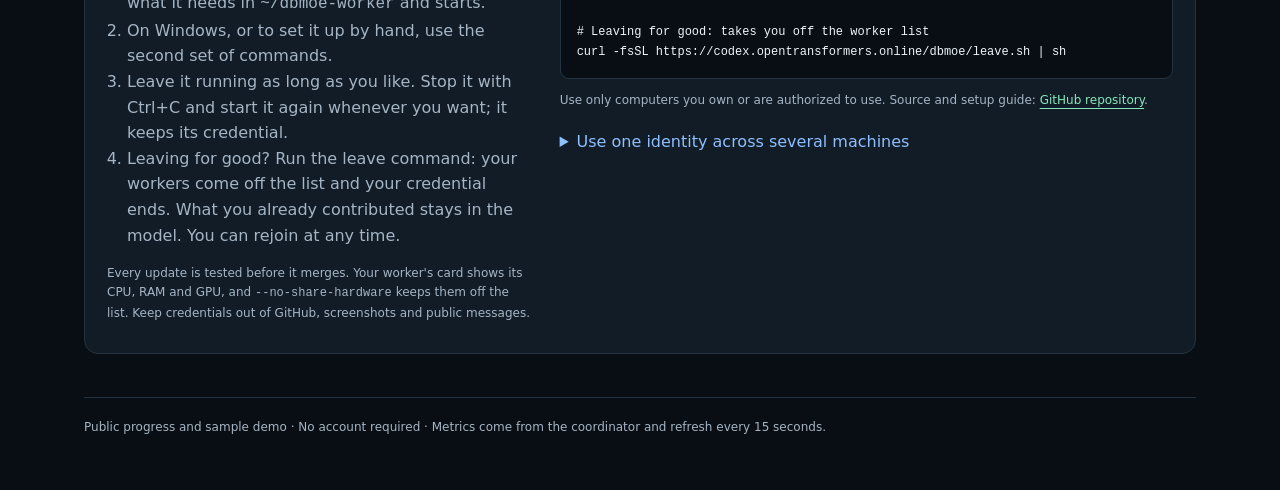
==== commit 72342a43: "Update DBMoE dashboard worker status and inference routing" ====
--- a/web/progress/index.html
+++ b/web/progress/index.html
@@ -5,12 +5,12 @@
 </style></head><body><main>
 <header><div class="brand">AGILLM <span>/ NETWORK</span></div><span class="pill">Experimental training pilot</span></header>
 <nav class="small" aria-label="DBMoE pages"><a href="/dbmoe/browser-selftest/">Test this browser</a> · <a href="/dbmoe/">Native worker setup</a> · <a href="https://github.com/Marxist-Leninist/dbmoe" rel="noopener noreferrer">Source code</a></nav>
-<section class="hero"><div class="eyebrow">DiffusionBlocks · Mixture of Experts</div><h1>Many computers.<br>One shared experiment.</h1><p>Follow the dbmoe distributed training pilot as participating computers train separate blocks and return their updates to a coordinator.</p><p class="note">This is the small byte-level research pilot, not the 512B model. Training progress is not a claim of model capability or production readiness.</p></section>
+<section class="hero"><div class="eyebrow">DiffusionBlocks · Mixture of Experts</div><h1>Many computers.<br>One shared experiment.</h1><p>Computers anywhere train separate blocks of one model and run it together. Join with one command, or try it below.</p><p class="note">This is the small byte-level pilot, not the 512B model.</p></section>
 <div class="livebar"><div><p id="connection" role="status" aria-live="polite">Connecting to live metrics…</p><p id="updated">Refreshes every 15 seconds while this page is visible.</p></div><button id="refresh" type="button">Refresh</button></div><p id="error" role="alert"></p>
-<section class="metrics" aria-label="Training totals"><div class="metric"><span class="label">Accepted updates</span><strong id="updates">—</strong><span class="small">Block updates received</span></div><div class="metric"><span class="label">Training bytes processed</span><strong id="bytes">—</strong><span class="small">Byte tokens, including repeated data</span></div><div class="metric"><span class="label">Workers with active leases</span><strong id="workers">—</strong><span class="small">Work currently assigned</span></div><div class="metric"><span class="label">Latest held-out bits / byte</span><strong id="bpb">—</strong><span class="small">Lower is better · noisy-target eval</span></div></section>
-<section class='card' style='margin-top:18px' aria-label='Accepted training and reference targets' id='tgSection'><div class='eyebrow'>Training · whole network</div><h2 style='margin-top:8px'>Accepted byte-target presentations</h2><strong id='tgDone' style='display:block;font-size:clamp(28px,4vw,40px);line-height:1.25;font-variant-numeric:tabular-nums;margin:6px 0'>—</strong><p id='tgRate' class='small'>Measuring the network rate…</p><div class='barrow'><div class='barlabel'><span id='tgCLabel'>20× parameters · dense-model reference heuristic</span><span id='tgCPct'>—</span></div><div class='track'><div class='fill' id='tgCBar' style='width:0%'></div></div><p class='small' id='tgCLeft'>—</p></div><div class='barrow'><div class='barlabel'><span>Stretch target · 500 billion accepted byte-target presentations</span><span id='tg5Pct'>—</span></div><div class='track'><div class='fill' id='tg5Bar' style='width:0%;background:var(--blue)'></div></div><p class='small' id='tg5Left'>—</p></div><div class='barrow'><div class='barlabel'><span>Stretch target · 1 trillion accepted byte-target presentations</span><span id='tg1Pct'>—</span></div><div class='track'><div class='fill' id='tg1Bar' style='width:0%;background:#c9a7ff'></div></div><p class='small' id='tg1Left'>—</p></div><p class='small' id='tgNote'>Coordinator-accepted byte-target presentations, including repeated data.</p><script>(()=>{'use strict';const el=id=>document.getElementById(id),nf=new Intl.NumberFormat('en-GB');const short=n=>{const a=Math.abs(n);for(const [v,u] of [[1e12,' T'],[1e9,' B'],[1e6,' M'],[1e3,' K']]){if(a>=v){const x=n/v;return String(+x.toFixed(x>=100?0:x>=10?1:2))+u}}return nf.format(Math.round(n))};const pct=x=>x>=100?x.toFixed(0)+'%':x>=10?x.toFixed(1)+'%':x>=1?x.toFixed(2)+'%':x>=0.01?x.toFixed(3)+'%':x>0?x.toPrecision(2)+'%':'0%';const dur=s=>{if(!Number.isFinite(s)||s<=0)return null;const m=s/60,h=m/60,d=h/24,y=d/365.25;if(y>=2)return y.toFixed(1)+' years';if(d>=60)return Math.round(d/30.44)+' months';if(d>=2)return d.toFixed(d>=10?0:1)+' days';if(h>=2)return h.toFixed(1)+' hours';if(m>=2)return Math.round(m)+' minutes';return Math.round(s)+' seconds'};const when=s=>new Date(Date.now()+s*1000).toLocaleDateString('en-GB',{day:'numeric',month:'short',year:'numeric'});let rate=null,last=null;function row(k,target,done,unit){const p=100*done/target;el('tg'+k+'Pct').textContent=done>=target?'Reached · '+pct(p):pct(p);el('tg'+k+'Bar').style.width=Math.min(100,Math.max(p,done>0?0.6:0))+'%';const left=target-done;if(left<=0){el('tg'+k+'Left').textContent='Reached: '+short(done)+' of '+short(target)+' '+unit+' ('+(done/target).toFixed(2)+'×).';return}const t=rate>0?dur(left/rate):null;el('tg'+k+'Left').textContent=short(left)+' '+unit+' to go'+(t?' · estimated '+t+' if the observed rate continues (around '+when(left/rate)+')':' · ETA after a rate is observed')+'.'}async function tick(){if(document.hidden&&last)return;try{const r=await fetch('./status',{cache:'no-store',signal:AbortSignal.timeout(10000)});if(!r.ok)throw new Error(String(r.status));const s=await r.json();if(!Number.isFinite(s.tokens)||!Number.isFinite(s.params)||s.params<=0)throw new Error('format');const now=Date.now(),t=s.training_throughput;let inst=null;if(t&&t.state==='measured'&&Number.isFinite(t.bytes_per_s)&&t.bytes_per_s>=0)inst=t.bytes_per_s;else if(last&&s.tokens>=last.tokens&&now-last.time>=5000)inst=(s.tokens-last.tokens)/((now-last.time)/1000);if(last&&s.tokens<last.tokens)rate=null;last={time:now,tokens:s.tokens};if(inst!==null)rate=rate===null?inst:0.8*rate+0.2*inst;const unit='accepted byte-target presentations';el('tgDone').textContent=nf.format(s.tokens);el('tgRate').textContent=rate>0?'Observed rate ≈ '+short(rate)+' accepted byte-target presentations / second (≈ '+short(rate*86400)+' per day), smoothed from recent coordinator data.':'Measuring the network rate…';const chin=20*s.params;el('tgCLabel').textContent='Dense-model reference heuristic · 20 × '+short(s.params)+' parameters = '+short(chin)+' accepted byte-target presentations';row('C',chin,s.tokens,unit);row('5',5e11,s.tokens,unit);row('1',1e12,s.tokens,unit);el('tgNote').textContent='Counts coordinator-accepted byte-target presentations, including repeated data. The 20× line is a dense-model reference heuristic; byte targets and subword tokens use different units. ETAs assume the observed rate continues.'}catch(e){el('tgRate').textContent='Waiting for live metrics…'}}tick();setInterval(tick,15000);document.addEventListener('visibilitychange',()=>{if(!document.hidden)tick()})})();</script></section>
-<section class="columns" aria-label="Network throughput"><div class="card"><h2>Network training throughput</h2><strong id="trainRate" style="font-size:32px;font-variant-numeric:tabular-nums">Measuring…</strong><p class="small">Training-byte presentations / second across accepted updates</p><p id="rateWindow" class="small">Collecting at least 30 seconds of coordinator counter samples.</p><p class="small">Counted from coordinator-accepted lease steps × batch × context over a recent window of up to 60 seconds. Includes repeated data. Byte-target presentations use a different unit from subword-model tokens. Follow the evaluation history to see how model quality changes.</p></div><div class="card"><h2>Network inference throughput</h2><strong id="inferRate" style="font-size:32px;font-variant-numeric:tabular-nums">Connecting…</strong><p class="small">Bytes generated per second on the network, over the last hour's generations. Each byte travels through the blocks as a chain of hops, each run by a worker holding that block.</p><p id="inferDetail" class="small"></p></div></section><div class="columns"><section class="card"><h2>Work across the blocks</h2><p class="small">Accepted updates per noise-range block. Bars compare blocks, not percent complete.</p><div id="blocks"><p>Waiting for block metrics…</p></div></section><section class="card"><h2>Evaluation history</h2><p class="small">Held-out top-block noisy-target bits per byte. This is not clean-chain perplexity. Points come from completed evaluations.</p><div id="chart" class="chart"><p>No evaluation loaded yet.</p></div><div class="evals"><span id="firstEval">—</span><span id="lastEval">—</span></div><p id="evalTime" class="small"></p><details><summary>Latest saved model sample</summary><p class="small">Unedited experimental output from the last evaluation. It may be incoherent.</p><div class="sample" id="sample">No sample available.</div></details></section></div>
-<section class="card" style="margin-top:18px" aria-label="Network workers"><div class="eyebrow">Participation</div><h2 style="margin-top:8px">Workers on this run</h2><p id="workerSummary">Waiting for worker records…</p><p id="newWorkers" class="small" role="status" aria-live="polite"></p><p class="small">These are worker identities, not verified individual people or physical computers. One person can run several workers; restarting with a new name can create another record. An assigned lease is not proof that a worker is online. Amber means no accepted update or newly issued lease for at least 2 minutes. There is no independent heartbeat or confirmed disconnect signal; slow, paused and disconnected workers can look the same.</p><div style="margin:12px 0"><p id="ownerStatus" class="small" role="status" aria-live="polite">Checking for an existing private owner session…</p><p class="small">Verified owner workers are highlighted automatically only in the authenticated owner view. Public visitors cannot see the ownership mapping. Unmatched workers show “Ownership unknown” in the private view; they are not assumed to be other people. Verified ended tests are shown as completed, separately from possible outages.</p><a href="/agillm-linger/" id="ownerLogin">Sign in with the existing owner login</a></div><div id="workerCards" style="display:grid;grid-template-columns:repeat(auto-fit,minmax(min(100%,225px),1fr));gap:12px;margin-top:18px"></div><p class="small" style="margin-top:14px">Names, hostnames and addresses are not shown in these cards. Anonymous labels are assigned in this browser session and can change on reload. “New” means first seen since you opened this page, not a verified new person joining. Hardware details appear when workers share them; they are self-reported and not independently verified. Hostnames, IPs and serial numbers are not displayed. Historical records from the coordinator remain visible. This browser also keeps anonymous worker history across reloads; missing entries stay on screen. Clearing browser storage removes only that local history.</p></section><section class="card" style="margin-top:18px" aria-label="Try the model" id="try-model"><div class="eyebrow">Public inference demo</div><h2 style="margin-top:8px">Try a short continuation</h2><p>This runs on the network: your text goes from worker to worker, one hop per block for every byte, and you can watch which worker ran each hop. If no worker holds a block, the coordinator runs that hop and says so. It is a small experimental model, not a chatbot, and output may be incoherent.</p><p class="small">Do not enter private information or secrets. Your text is sent to participants' computers as well as the coordinator.</p><label for="prompt" style="display:block;margin-top:16px">Starting text</label><textarea id="prompt" maxlength="200" rows="3" style="width:100%;resize:vertical;background:#080e14;color:var(--text);border:1px solid var(--line);border-radius:8px;padding:12px;font:inherit">The </textarea><div style="display:flex;gap:16px;align-items:center;flex-wrap:wrap;margin:14px 0"><label for="length">New byte tokens</label><select id="length" style="background:#080e14;color:var(--text);padding:10px;border:1px solid var(--line);border-radius:8px"><option value="32">32</option><option value="64">64</option></select><button id="generate" type="button">Generate</button><span id="generationStatus" class="small" role="status" aria-live="polite">Ready when you are.</span></div><pre id="generated" aria-label="Generated text" style="min-height:80px;white-space:pre-wrap">Your continuation will appear here.</pre><p id="route" class="small" style="overflow-wrap:anywhere"></p><p class="small">Server protection: one sample at a time, up to 6 requests/minute globally and 2/minute per client, with a small initial burst. Please wait if busy. This page also spaces attempts 60 seconds apart. No account or worker token needed.</p></section><section class="card join"><div><div class="eyebrow">Contribute compute</div><h2 style="margin-top:8px">Join with one command</h2><p>No account and nobody to ask. Your worker gets its own credential, trains one block at a time and serves that block for network inference. A GPU is optional. Contributions use compute, power and bandwidth.</p><ol><li>On Linux or macOS, run the command. It installs what it needs in <code>~/dbmoe-worker</code> and starts.</li><li>On Windows, or to set it up by hand, use the second set of commands.</li><li>Leave it running as long as you like. Stop it with Ctrl+C and start it again whenever you want; it keeps its credential.</li><li>Leaving for good? Run the leave command: your workers come off the list and your credential ends. What you already contributed stays in the model. You can rejoin at any time.</li></ol><p class="small">The coordinator checks incoming updates before merging them. Follow accepted work and model evaluations above. Want your own token first? Run <code>enrol</code>: it is optional, and the worker does this by itself. Keep credentials out of GitHub, screenshots and public messages. Use <code>--no-serve</code> to train without serving inference.</p></div><div><p><a href="https://github.com/Marxist-Leninist/dbmoe" rel="noopener noreferrer">Worker source and setup guide on GitHub</a></p><pre><code># Linux or macOS
+<section class="metrics" aria-label="Training totals"><div class="metric"><span class="label">Accepted updates</span><strong id="updates">—</strong><span class="small">Passed the test and merged</span></div><div class="metric"><span class="label">Training bytes processed</span><strong id="bytes">—</strong><span class="small">Bytes of text trained on</span></div><div class="metric"><span class="label">Workers training now</span><strong id="workers">—</strong><span class="small">Have a job right now</span></div><div class="metric"><span class="label">Latest held-out bits / byte</span><strong id="bpb">—</strong><span class="small">Top block on text no worker sees · lower is better</span></div></section>
+<section class='card' style='margin-top:18px' aria-label='Accepted training and reference targets' id='tgSection'><div class='eyebrow'>Training · whole network</div><h2 style='margin-top:8px'>Bytes trained on</h2><strong id='tgDone' style='display:block;font-size:clamp(28px,4vw,40px);line-height:1.25;font-variant-numeric:tabular-nums;margin:6px 0'>—</strong><p id='tgRate' class='small'>Measuring the network rate…</p><div class='barrow'><div class='barlabel'><span id='tgCLabel'>Chinchilla: 20 × parameters</span><span id='tgCPct'>—</span></div><div class='track'><div class='fill' id='tgCBar' style='width:0%'></div></div><p class='small' id='tgCLeft'>—</p></div><div class='barrow'><div class='barlabel'><span>500 billion bytes</span><span id='tg5Pct'>—</span></div><div class='track'><div class='fill' id='tg5Bar' style='width:0%;background:var(--blue)'></div></div><p class='small' id='tg5Left'>—</p></div><div class='barrow'><div class='barlabel'><span>1 trillion bytes</span><span id='tg1Pct'>—</span></div><div class='track'><div class='fill' id='tg1Bar' style='width:0%;background:#c9a7ff'></div></div><p class='small' id='tg1Left'>—</p></div><p class='small' id='tgNote'>Only bytes from updates that passed the test count, and text can repeat.</p><script>(()=>{'use strict';const el=id=>document.getElementById(id),nf=new Intl.NumberFormat('en-GB');const short=n=>{const a=Math.abs(n);for(const [v,u] of [[1e12,' T'],[1e9,' B'],[1e6,' M'],[1e3,' K']]){if(a>=v){const x=n/v;return String(+x.toFixed(x>=100?0:x>=10?1:2))+u}}return nf.format(Math.round(n))};const pct=x=>x>=100?x.toFixed(0)+'%':x>=10?x.toFixed(1)+'%':x>=1?x.toFixed(2)+'%':x>=0.01?x.toFixed(3)+'%':x>0?x.toPrecision(2)+'%':'0%';const dur=s=>{if(!Number.isFinite(s)||s<=0)return null;const m=s/60,h=m/60,d=h/24,y=d/365.25;if(y>=2)return y.toFixed(1)+' years';if(d>=60)return Math.round(d/30.44)+' months';if(d>=2)return d.toFixed(d>=10?0:1)+' days';if(h>=2)return h.toFixed(1)+' hours';if(m>=2)return Math.round(m)+' minutes';return Math.round(s)+' seconds'};const when=s=>new Date(Date.now()+s*1000).toLocaleDateString('en-GB',{day:'numeric',month:'short',year:'numeric'});let rate=null,last=null;function row(k,target,done,unit){const p=100*done/target;el('tg'+k+'Pct').textContent=done>=target?'Reached · '+pct(p):pct(p);el('tg'+k+'Bar').style.width=Math.min(100,Math.max(p,done>0?0.6:0))+'%';const left=target-done;if(left<=0){el('tg'+k+'Left').textContent='Reached: '+short(done)+' of '+short(target)+' '+unit+' ('+(done/target).toFixed(2)+'×).';return}const t=rate>0?dur(left/rate):null;el('tg'+k+'Left').textContent=short(left)+' '+unit+' to go'+(t?' · about '+t+' at this rate (around '+when(left/rate)+')':'')+'.'}async function tick(){if(document.hidden&&last)return;try{const r=await fetch('./status',{cache:'no-store',signal:AbortSignal.timeout(10000)});if(!r.ok)throw new Error(String(r.status));const s=await r.json();if(!Number.isFinite(s.tokens)||!Number.isFinite(s.params)||s.params<=0)throw new Error('format');const now=Date.now(),t=s.training_throughput;let inst=null;if(t&&t.state==='measured'&&Number.isFinite(t.bytes_per_s)&&t.bytes_per_s>=0)inst=t.bytes_per_s;else if(last&&s.tokens>=last.tokens&&now-last.time>=5000)inst=(s.tokens-last.tokens)/((now-last.time)/1000);if(last&&s.tokens<last.tokens)rate=null;last={time:now,tokens:s.tokens};if(inst!==null)rate=rate===null?inst:0.8*rate+0.2*inst;const unit='bytes';el('tgDone').textContent=nf.format(s.tokens);el('tgRate').textContent=rate>0?'About '+short(rate)+' bytes a second, '+short(rate*86400)+' a day, at the current rate.':'Measuring the network rate…';const chin=20*s.params;el('tgCLabel').textContent='Chinchilla: 20 × '+short(s.params)+' parameters = '+short(chin)+' bytes';row('C',chin,s.tokens,unit);row('5',5e11,s.tokens,unit);row('1',1e12,s.tokens,unit);el('tgNote').textContent='Only bytes from updates that passed the test count, and text can repeat. The Chinchilla rule was measured on subword tokens, so for bytes it is a rough mark.'}catch(e){el('tgRate').textContent='Waiting for live metrics…'}}tick();setInterval(tick,15000);document.addEventListener('visibilitychange',()=>{if(!document.hidden)tick()})})();</script></section>
+<section class="columns" aria-label="Network throughput"><div class="card"><h2>Network training throughput</h2><strong id="trainRate" style="font-size:32px;font-variant-numeric:tabular-nums">Measuring…</strong><p class="small">Bytes of text trained on per second, from updates that passed the test</p><p id="rateWindow" class="small">Collecting at least 30 seconds of coordinator counter samples.</p><p class="small">Every update from every computer, ours included, is tested before it merges. It must show a learning gain on its training text and pass checks on held-out text that workers do not receive. Updates that fail are refused and not counted. Rates count byte-target presentations, including repeated data.</p><p id="usefulNow" class="small"></p><p class="small">These are bytes, not the subword tokens larger models count.</p></div><div class="card"><h2>Network inference throughput</h2><strong id="inferRate" style="font-size:32px;font-variant-numeric:tabular-nums">Connecting…</strong><p class="small">Bytes generated per second on the network, over the last hour's generations. Each byte travels through the blocks as a chain of hops, each run by a worker holding that block.</p><p id="inferDetail" class="small"></p></div></section><div class="columns"><section class="card"><h2>Work across the blocks</h2><p class="small">Updates merged per block. Blocks with the most left to learn get the most work.</p><div id="blocks"><p>Waiting for block metrics…</p></div></section><section class="card"><h2>Evaluation history</h2><p class="small">Held-out denoising loss for the top block, in bits per byte. Lower is better.</p><div id="chart" class="chart"><p>No evaluation loaded yet.</p></div><div class="evals"><span id="firstEval">—</span><span id="lastEval">—</span></div><p id="evalTime" class="small"></p><p id="genQuality" class="small"></p><details><summary>Latest saved model sample</summary><p class="small">What the model wrote at the last evaluation, unedited.</p><div class="sample" id="sample">No sample available.</div></details></section></div>
+<section class="card" style="margin-top:18px" aria-label="Network workers"><div class="eyebrow">Participation</div><h2 style="margin-top:8px">Workers on this run</h2><p id="workerSummary">Waiting for worker records…</p><p id="newWorkers" class="small" role="status" aria-live="polite"></p><p class="small">One card per worker. Green means it checked in within the last 45 seconds or merged an update in the last 2 minutes; amber means neither. Anyone leaving for good can take their own cards off the list.</p><div style="margin:12px 0"><p id="ownerStatus" class="small" role="status" aria-live="polite">Checking for an existing private owner session…</p><p class="small">Signed in as the owner, your workers show in blue.</p><a href="/agillm-linger/" id="ownerLogin">Sign in with the existing owner login</a></div><div id="workerCards" style="display:grid;grid-template-columns:repeat(auto-fit,minmax(min(100%,225px),1fr));gap:12px;margin-top:18px"></div><p class="small" style="margin-top:14px">No names, hostnames or addresses are shown. Hardware is what each worker reports about itself. Speed is measured by the coordinator.</p></section><section class="card" style="margin-top:18px" aria-label="Try the model" id="try-model"><div class="eyebrow">Public inference demo</div><h2 style="margin-top:8px">Try a short continuation</h2><p>This runs on the network: your text goes from worker to worker, one hop per block for every byte, and you can watch which worker ran each hop. If no worker holds a block, the coordinator runs that hop and says so. It's a small model early in training, so expect broken text.</p><p class="small">Do not enter private information or secrets. Your text is sent to participants' computers as well as the coordinator.</p><label for="prompt" style="display:block;margin-top:16px">Starting text</label><textarea id="prompt" maxlength="200" rows="3" style="width:100%;resize:vertical;background:#080e14;color:var(--text);border:1px solid var(--line);border-radius:8px;padding:12px;font:inherit">The </textarea><div style="display:flex;gap:16px;align-items:center;flex-wrap:wrap;margin:14px 0"><label for="length">Bytes</label><select id="length" style="background:#080e14;color:var(--text);padding:10px;border:1px solid var(--line);border-radius:8px"><option value="32">32</option><option value="64">64</option></select><label for="sampler">Route</label><select id="sampler" style="background:#080e14;color:var(--text);padding:10px;border:1px solid var(--line);border-radius:8px"><option value="chain">Every block, a worker per hop</option><option value="top">Top block only, clearest text for now</option></select><button id="generate" type="button">Generate</button><span id="generationStatus" class="small" role="status" aria-live="polite">Ready when you are.</span></div><pre id="generated" aria-label="Generated text" style="min-height:80px;white-space:pre-wrap">Your continuation will appear here.</pre><p id="route" class="small" style="overflow-wrap:anywhere"></p><p class="small">One generation at a time across the whole network, so you may need to wait a moment. No account needed.</p></section><section class="card join"><div><div class="eyebrow">Contribute compute</div><h2 style="margin-top:8px">Join with one command</h2><p>No account and nobody to ask. Your worker gets its own credential, trains one block at a time and serves that block for network inference. A GPU is optional. Contributions use compute, power and bandwidth.</p><ol><li>On Linux or macOS, run the command. It installs what it needs in <code>~/dbmoe-worker</code> and starts.</li><li>On Windows, or to set it up by hand, use the second set of commands.</li><li>Leave it running as long as you like. Stop it with Ctrl+C and start it again whenever you want; it keeps its credential.</li><li>Leaving for good? Run the leave command: your workers come off the list and your credential ends. What you already contributed stays in the model. You can rejoin at any time.</li></ol><p class="small">Every update is tested before it merges. Your worker's card shows its CPU, RAM and GPU, and <code>--no-share-hardware</code> keeps them off the list. Keep credentials out of GitHub, screenshots and public messages.</p></div><div><p><a href="https://github.com/Marxist-Leninist/dbmoe" rel="noopener noreferrer">Worker source and setup guide on GitHub</a></p><pre><code># Linux or macOS
 curl -fsSL https://codex.opentransformers.online/dbmoe/join.sh | sh
 
 # Windows, or by hand (Windows: py instead of python3, curl.exe in PowerShell)
@@ -18,11 +18,10 @@
 curl -fsSL https://codex.opentransformers.online/dbmoe/code -o dbmoe.py
 python3 dbmoe.py worker
 
-# Options: --device cuda  --threads 4  --hours 1  --no-serve
-# Optional, your own token first: python3 dbmoe.py enrol
+# Options: --device cuda|rocm|mps  --threads 4  --hours 1  --no-serve
 
 # Leaving for good: takes you off the worker list
-curl -fsSL https://codex.opentransformers.online/dbmoe/leave.sh | sh</code></pre><p class="small">Use only computers you own or are authorized to use. Source and setup guide: <a href="https://github.com/Marxist-Leninist/dbmoe" rel="noopener noreferrer">GitHub repository</a>.</p><p class="small">Enrolment happens directly between your terminal and the coordinator. This dashboard does not collect tokens or register workers.</p><details style="margin-top:18px"><summary>Use one identity across several machines</summary><p class="small">After installing the worker, create one contributor token. Copy its file securely to the other computers you own or are authorised to use. Start each machine with a different worker name; their contributions share the same identity.</p><pre><code># Create the shared identity once
+curl -fsSL https://codex.opentransformers.online/dbmoe/leave.sh | sh</code></pre><p class="small">Use only computers you own or are authorized to use. Source and setup guide: <a href="https://github.com/Marxist-Leninist/dbmoe" rel="noopener noreferrer">GitHub repository</a>.</p><details style="margin-top:18px"><summary>Use one identity across several machines</summary><p class="small">After installing the worker, create one contributor token. Copy its file securely to the other computers you own or are authorised to use. Start each machine with a different worker name; their contributions share the same identity.</p><pre><code># Create the shared identity once
 python3 dbmoe.py enrol --token-file contributor.token
 
 # On each machine, use its own name
@@ -43,7 +42,7 @@
 const safe=v=>typeof v==='string'?v.replace(/[\u0000-\u001f\u007f]/g,'').trim().slice(0,80):'';
 const count=v=>Number.isInteger(v)&&v>=1&&v<=4096?v:null;
 const memory=(v,max)=>Number.isFinite(v)&&v>0&&v<=max?v.toFixed(1)+' GiB':null;
-const lines=['Backend: '+({cpu:'CPU',cuda:'NVIDIA CUDA',rocm:'AMD ROCm',mps:'Apple Metal (MPS)'}[value.backend])];
+const lines=['Training on: '+({cpu:'CPU',cuda:'NVIDIA GPU',rocm:'AMD GPU',mps:'Apple GPU'}[value.backend])];
 lines.push('CPU: '+(safe(value.cpu_model)||'Not reported'));
 if(safe(value.cpu_arch))lines.push('CPU architecture: '+safe(value.cpu_arch));
 lines.push('Logical CPUs: '+(count(value.cpu_cores)||'Not reported'));
@@ -58,13 +57,14 @@
 if(safe(value.runtime_version))lines.push('Runtime: '+safe(value.runtime_version));
 return lines;
 }
-function workerState(record,lease,now,present,sourceStale){
+function workerState(record,lease,now,present,sourceStale,peer){
 const stamp=Date.parse(record.last),age=Number.isFinite(stamp)?(now-stamp)/1000:Infinity;
-if(sourceStale)return {label:'Status unknown · dashboard data is stale',colour:'#ffca84',rank:2};
-if(!present)return {label:'Missing from latest report · retained history',colour:'#ffca84',rank:3};
-if(age>=-30&&age<=120)return {label:lease?'Recent progress · lease assigned':'Recent progress · no current lease',colour:'var(--accent)',rank:0};
-if(lease&&Number(lease.age_s)<=120)return {label:'Recently issued lease · awaiting progress',colour:'var(--accent)',rank:0};
-return {label:lease?'Stale progress · lease still outstanding':'Inactive / possibly disconnected',colour:'#ffca84',rank:1};
+if(sourceStale)return {label:'Status unknown · page data is old',colour:'#ffca84',rank:2};
+if(peer)return {label:lease?'Online · training':'Online',colour:'var(--accent)',rank:0};
+if(!present)return {label:'Not seen lately',colour:'#ffca84',rank:3};
+if(age>=-30&&age<=120)return {label:lease?'Active · training':'Active',colour:'var(--accent)',rank:0};
+if(lease&&Number(lease.age_s)<=120)return {label:'Active · just started a job',colour:'var(--accent)',rank:0};
+return {label:lease?'Has a job, no recent update':'Not active',colour:'#ffca84',rank:1};
 }
 let ownerWorkers=new Set(),ownerTestCompletions={},latestWorkerSnapshot=null,latestWorkerClock=0,ownerView=false,ownerCheckBusy=false;
 async function checkOwner(){
@@ -83,6 +83,7 @@
 const records=s.workers&&typeof s.workers==='object'?s.workers:{};
 const leases=Array.isArray(s.active_leases)?s.active_leases:[];
 const leaseMap=new Map();for(const l of leases)if(typeof l.worker==='string')leaseMap.set(l.worker,l);
+const peers=s.net_inference&&s.net_inference.peers&&typeof s.net_inference.peers==='object'?s.net_inference.peers:{};
 const current=new Set([...Object.keys(records),...leaseMap.keys()].filter(id=>/^worker-[0-9a-f]{16}$/.test(id)));
 if(remember&&Array.isArray(s.left_workers))for(const id of s.left_workers)if(!current.has(id))delete workerHistory[id];
 if(remember){for(const id of current){const r=records[id]||{},old=workerHistory[id]||{};workerHistory[id]={updates:Number.isFinite(Number(r.updates))?Number(r.updates):(old.updates||0),last:typeof r.last==='string'?r.last:(old.last||null),seen:serverNow};}
@@ -92,21 +93,23 @@
 if(initialWorkers===null&&remember)initialWorkers=new Set(ids);
 const newcomers=initialWorkers?ids.filter(id=>!initialWorkers.has(id)):[];
 const staleSource=lastSuccess===0||Date.now()-lastSuccess>45000;
-const states=new Map(ids.map(id=>{const completed=ownerView&&ownerWorkers.has(id)&&!leaseMap.has(id)&&ownerTestCompletions[id]===workerHistory[id].updates;return [id,completed?{label:'Your test, completed',colour:'var(--blue)',rank:4}:workerState(workerHistory[id],leaseMap.get(id),serverNow,current.has(id),staleSource)];}));
+const states=new Map(ids.map(id=>{const completed=ownerView&&ownerWorkers.has(id)&&!leaseMap.has(id)&&ownerTestCompletions[id]===workerHistory[id].updates;return [id,completed?{label:'Your test, completed',colour:'var(--blue)',rank:4}:workerState(workerHistory[id],leaseMap.get(id),serverNow,current.has(id),staleSource,peers[id])];}));
 const recent=ids.filter(id=>{const age=serverNow-Date.parse(workerHistory[id].last);return current.has(id)&&age>=-30000&&age<=120000}).length;
 const inactive=ids.filter(id=>states.get(id).rank>=1&&states.get(id).rank<=3).length;const completed=ids.filter(id=>states.get(id).rank===4).length;
-show('workerSummary',ids.length+' worker identities retained · '+leaseMap.size+' with leases · '+recent+' recent updates · '+inactive+' stale, inactive or unobserved'+(ownerView?' · '+completed+' completed owner tests':''));
-show('newWorkers',newcomers.length?newcomers.length+' additional worker '+(newcomers.length===1?'identity':'identities')+' first seen since this page opened.':'No additional worker identities observed since this page opened.');
+const reported=Object.keys(peers).map(id=>(records[id]||{}).hardware).filter(Boolean),threads=reported.reduce((n,h)=>n+(Number.isInteger(h.cpu_threads)?h.cpu_threads:0),0),gpus=reported.filter(h=>h.backend&&h.backend!=='cpu').length;
+show('workerSummary',ids.length+' workers · '+Object.keys(peers).length+' online · '+leaseMap.size+' training · '+inactive+' not active'+(threads?' · '+fmt.format(threads)+' CPU threads':'')+(gpus?' · '+gpus+(gpus===1?' GPU':' GPUs'):'')+(ownerView?' · '+completed+' completed owner tests':''));
+show('newWorkers',newcomers.length?newcomers.length+' new since this page opened.':'');
 $('workerCards').replaceChildren();
 if(!ids.length){const empty=document.createElement('p');empty.textContent='No workers reported yet.';$('workerCards').append(empty);return}
 ids.sort((a,b)=>states.get(a).rank-states.get(b).rank||workerAliases.get(a).localeCompare(workerAliases.get(b)));
 ids.forEach(id=>{const r=workerHistory[id],lease=leaseMap.get(id),status=states.get(id),card=document.createElement('article');card.style.cssText='border:1px solid var(--line);border-radius:9px;padding:15px';if(ownerView&&ownerWorkers.has(id)){card.style.borderColor='var(--blue)';card.style.background='#142739'}
 const title=document.createElement('strong');title.textContent=workerAliases.get(id)+(!initialWorkers||initialWorkers.has(id)?'':' · New')+(ownerView?(ownerWorkers.has(id)?' · Yours (verified)':' · Ownership unknown'):'');
 const state=document.createElement('p');state.className='small';state.style.color=status.colour;state.textContent=status.label;
-const count=document.createElement('p');count.className='small';count.textContent=fmt.format(Number(r.updates)||0)+' accepted '+(Number(r.updates)===1?'update':'updates');
-const last=document.createElement('p');last.className='small';const stamp=Date.parse(r.last),age=(serverNow-stamp)/1000;last.textContent=!Number.isFinite(stamp)?'No accepted update recorded':age< -30?'Update timestamp is ahead of server clock':'Last accepted update: '+new Date(stamp).toISOString()+' ('+(age<60?'less than a minute ago':Math.floor(age/60)+' min ago')+')';
-const observed=document.createElement('p');observed.className='small';observed.textContent=lease?'Lease issued about '+Math.max(0,Math.floor(Number(lease.age_s)||0))+'s ago; not a heartbeat':current.has(id)?'No current lease reported':'Last included by coordinator: '+new Date(r.seen).toISOString();
-const alias=document.createElement('p');alias.className='small';alias.textContent='Anonymous ID: '+id;card.append(title,state,count,last,observed,alias);const hardware=document.createElement('div');hardware.className='small';hardware.style.cssText='border-top:1px solid var(--line);margin-top:10px;padding-top:10px';const lines=hardwareLines((records[id]||{}).hardware);const heading=document.createElement('strong');heading.textContent=lines?'Hardware · self-reported, unverified':'Hardware not shared';hardware.append(heading);if(lines){for(const line of lines){const p=document.createElement('p');p.className='small';p.textContent=line;hardware.append(p)}}else{const note=document.createElement('p');note.className='small';note.textContent=current.has(id)?'Optional worker hardware report not available.':'Hardware unavailable in the latest coordinator report.';hardware.append(note)}card.append(hardware);$('workerCards').append(card)});
+const count=document.createElement('p');count.className='small';count.textContent=fmt.format(Number(r.updates)||0)+' accepted '+(Number(r.updates)===1?'update':'updates')+(Number((records[id]||{}).refused)?' · '+fmt.format(Number(records[id].refused))+' refused':'');
+const last=document.createElement('p');last.className='small';const stamp=Date.parse(r.last),age=(serverNow-stamp)/1000;last.textContent=!Number.isFinite(stamp)?'No accepted update yet':'Last update '+(age<60?'under a minute ago':age<7200?Math.floor(age/60)+' min ago':Math.floor(age/3600)+' hours ago');
+const observed=document.createElement('p');observed.className='small';const speed=Number((records[id]||{}).measured_bytes_s);observed.textContent=[lease&&Number.isInteger(lease.block)?'Training block '+(lease.block+1)+' now':'',Number.isFinite(speed)&&speed>0?'Speed: '+fmt.format(Math.round(speed))+' bytes/s':''].filter(Boolean).join(' · ');
+const peer=peers[id],serving=document.createElement('p');serving.className='small';serving.textContent=peer&&Number.isInteger(peer.block)?'Serving block '+(peer.block+1)+' · '+fmt.format(Number(peer.hops)||0)+(Number(peer.hops)===1?' hop':' hops')+' · '+fmt.format(Number(peer.ms)||0)+' ms per hop':'';
+const alias=document.createElement('p');alias.className='small';alias.textContent='Anonymous ID: '+id;card.append(title,state,count,last,observed,serving,alias);const hardware=document.createElement('div');hardware.className='small';hardware.style.cssText='border-top:1px solid var(--line);margin-top:10px;padding-top:10px';const lines=hardwareLines((records[id]||{}).hardware);const heading=document.createElement('strong');heading.textContent=lines?'Hardware':'Hardware not shared';hardware.append(heading);if(lines){for(const line of lines){const p=document.createElement('p');p.className='small';p.textContent=line;hardware.append(p)}}card.append(hardware);$('workerCards').append(card)});
 }
 let generating=false,nextGeneration=0;
 function generationButton(){const remaining=Math.max(0,Math.ceil((nextGeneration-Date.now())/1000));$('generate').disabled=generating||remaining>0;$('generate').textContent=generating?'Generating…':remaining?'Wait '+remaining+'s':'Generate'}
@@ -117,7 +120,7 @@
 generating=true;nextGeneration=Date.now()+60000;generationButton();show('generationStatus','Sending your text across the network…');show('generated',prompt);show('route','');
 const start=performance.now(),lineDecoder=new TextDecoder(),byteDecoder=new TextDecoder();let text=prompt,pending='',count=0,finished=null;
 const handle=ev=>{if(ev.t==='byte'){text+=byteDecoder.decode(new Uint8Array([ev.b]),{stream:true});count++;show('generated',text);show('generationStatus','Generating on the network · '+count+' of '+length+' bytes…');show('route','Last byte: '+ev.hops.map(h=>'Block '+(h.block+1)+' on '+(h.via==='coordinator'?'the coordinator':(workerAliases.get(h.via)||h.via))+' ('+h.ms+' ms)').join(' → '))}else if(ev.t==='done')finished=ev;else if(ev.t==='error')throw new Error(ev.error)};
-try{const q=new URLSearchParams({net:'1',prompt,n:String(length),temp:'0.8',seed:String(Math.floor(Math.random()*2147483647))});
+try{const sampler=$('sampler').value==='top'?'top':'chain';const q=new URLSearchParams({net:'1',prompt,n:String(length),sampler,temp:sampler==='top'?'0.75':'0',seed:String(Math.floor(Math.random()*2147483647))});
 const response=await fetch('./sample?'+q,{cache:'no-store',signal:AbortSignal.timeout(300000)});
 if(response.status===429||response.status===503){show('generationStatus','The shared demo is busy or rate-limited. Try again after the countdown.');show('generated','No result received.');return}
 if(!response.ok||!response.body)throw new Error('Sample unavailable');
@@ -125,7 +128,7 @@
 for(;;){const {value,done}=await reader.read();if(done)break;pending+=lineDecoder.decode(value,{stream:true});const lines=pending.split('\n');pending=lines.pop();lines.filter(Boolean).forEach(l=>handle(JSON.parse(l)))}
 if(!finished)throw new Error('Stream ended early');
 const elapsed=Math.max((performance.now()-start)/1000,0.001);
-show('generationStatus','Complete · '+(count/elapsed).toFixed(2)+' byte tokens/s · '+elapsed.toFixed(1)+'s from button to done · '+fmt.format(finished.hops_network)+' hops on '+finished.workers+' workers'+(finished.hops_coordinator?' · '+fmt.format(finished.hops_coordinator)+' on the coordinator':'')+'.');refresh();
+show('generationStatus','Done · '+(count/elapsed).toFixed(2)+' bytes/s · '+elapsed.toFixed(1)+'s from button to done · '+fmt.format(finished.hops_network)+' hops on '+finished.workers+(finished.workers===1?' worker':' workers')+(finished.hops_coordinator?' · '+fmt.format(finished.hops_coordinator)+' on the coordinator':'')+'.');refresh();
 }catch(e){show('generationStatus','The generation stopped early. Wait before trying again.');if(text===prompt)show('generated','Generation did not complete in this browser.');}
 finally{generating=false;generationButton()}
 }
@@ -139,7 +142,7 @@
 if(recent&&recent.state==='measured'&&numeric(recent.bytes_per_s)&&numeric(recent.window_s)&&recent.window_s>=30&&recent.window_s<=61&&numeric(recent.accepted_byte_targets)&&Number.isFinite(ended)&&serverNow-ended>=-3000&&serverNow-ended<=20000){
 samples.length=0;
 show('trainRate',fmt.format(Math.round(recent.bytes_per_s))+' / s');
-show('rateWindow',fmt.format(recent.accepted_byte_targets)+' training-byte presentations over '+recent.window_s.toFixed(1)+' seconds · measured by the coordinator');
+show('rateWindow',fmt.format(recent.accepted_byte_targets)+' bytes in the last '+Math.round(recent.window_s)+' seconds · measured by the coordinator');
 return
 }
 const now=performance.now();
@@ -149,13 +152,17 @@
 const first=samples[0],seconds=(now-first.time)/1000;
 if(seconds<30){show('trainRate','Measuring…');show('rateWindow','Collecting at least 30 seconds of coordinator counter samples.');return}
 show('trainRate',fmt.format(Math.round((s.tokens-first.tokens)/seconds))+' / s');
-show('rateWindow',fmt.format(s.tokens-first.tokens)+' training-byte presentations over '+seconds.toFixed(1)+' seconds · observed on this device');
+show('rateWindow',fmt.format(s.tokens-first.tokens)+' bytes in the last '+Math.round(seconds)+' seconds · measured on this page');
 }
+function usefulCard(g){if(!g||typeof g!=='object'){show('usefulNow','');return}
+const parts=[fmt.format((number(g.passed)||0)+(number(g.refused)||0))+' updates tested',fmt.format(number(g.refused)||0)+' refused'];
+if(typeof g.recent_improved==='number'&&Number.isFinite(g.recent_improved)&&number(g.recent_tested))parts.push(Math.round(100*g.recent_improved)+'% of the last '+fmt.format(g.recent_tested)+' made held-out text better');
+show('usefulNow',parts.join(' · '))}
 function networkCard(n){if(!n||typeof n!=='object'){show('inferRate','Unavailable');show('inferDetail','');return}
 const speed=number(n.bytes_per_s_last_hour);show('inferRate',speed===null?(n.ready?'Ready':'Waiting for workers'):speed.toFixed(2)+' bytes / s');
-show('inferDetail',[fmt.format(number(n.covered_blocks)||0)+' of '+fmt.format(number(n.blocks)||0)+' blocks have a worker online',fmt.format(number(n.online_workers)||0)+' workers serving',fmt.format(number(n.hops_network)||0)+' hops run on workers',fmt.format(number(n.hops_coordinator)||0)+' on the coordinator'].join(' · '))}
+show('inferDetail',[fmt.format(number(n.covered_blocks)||0)+' of '+fmt.format(number(n.blocks)||0)+' blocks have a worker online',fmt.format(number(n.online_workers)||0)+' workers serving',fmt.format(number(n.hops_network)||0)+' hops run on workers',fmt.format(number(n.hops_coordinator)||0)+' on the coordinator',fmt.format(number(n.audits)||0)+' spot-checked',fmt.format(number(n.audit_failures)||0)+' wrong'].join(' · '))}
 function draw(s,serverNow=Date.now()){
-rate(s,serverNow);workers(s,serverNow);networkCard(s.net_inference);
+rate(s,serverNow);workers(s,serverNow);networkCard(s.net_inference);usefulCard(s.gate);
 show('updates',fmt.format(s.updates));show('bytes',fmt.format(s.tokens));
 show('workers',new Set((s.active_leases||[]).map(v=>v.worker)).size);
 const ev=s.last_eval||{};show('bpb',number(ev.ar_bits_per_byte)===null?'Not evaluated':Number(ev.ar_bits_per_byte).toFixed(3));
@@ -172,6 +179,7 @@
 show('firstEval','Update '+fmt.format(h[0].updates)+' · '+h[0].ar_bpb+' bpb');show('lastEval','Update '+fmt.format(h[h.length-1].updates)+' · '+h[h.length-1].ar_bpb+' bpb');
 }else{show('chart','Awaiting the first completed evaluation.');show('firstEval','—');show('lastEval','—')}
 show('evalTime',ev.t?'Last evaluation: '+ev.t+' · update '+fmt.format(ev.updates):'No completed evaluation reported.');
+show('genQuality',[ev.chain_gen_bits,ev.top_gen_bits,ev.real_bits].every(v=>typeof v==='number'&&Number.isFinite(v))?'Generated text scored against the statistics of real text, in bits per byte: every block '+ev.chain_gen_bits.toFixed(2)+', top block '+ev.top_gen_bits.toFixed(2)+', real text '+ev.real_bits.toFixed(2)+'. Closer to real text is better.':'');
 show('sample',typeof ev.sample==='string'?ev.sample:'No sample available.');
 const cfg=s.cfg||{},tags=[fmt.format(s.params)+' parameters',cfg.blocks+' blocks',cfg.experts+' experts / block','Context: '+cfg.ctx+' bytes',s.version||''];
 $('metadata').replaceChildren();tags.forEach(t=>{const el=document.createElement('span');el.textContent=t;$('metadata').append(el)});
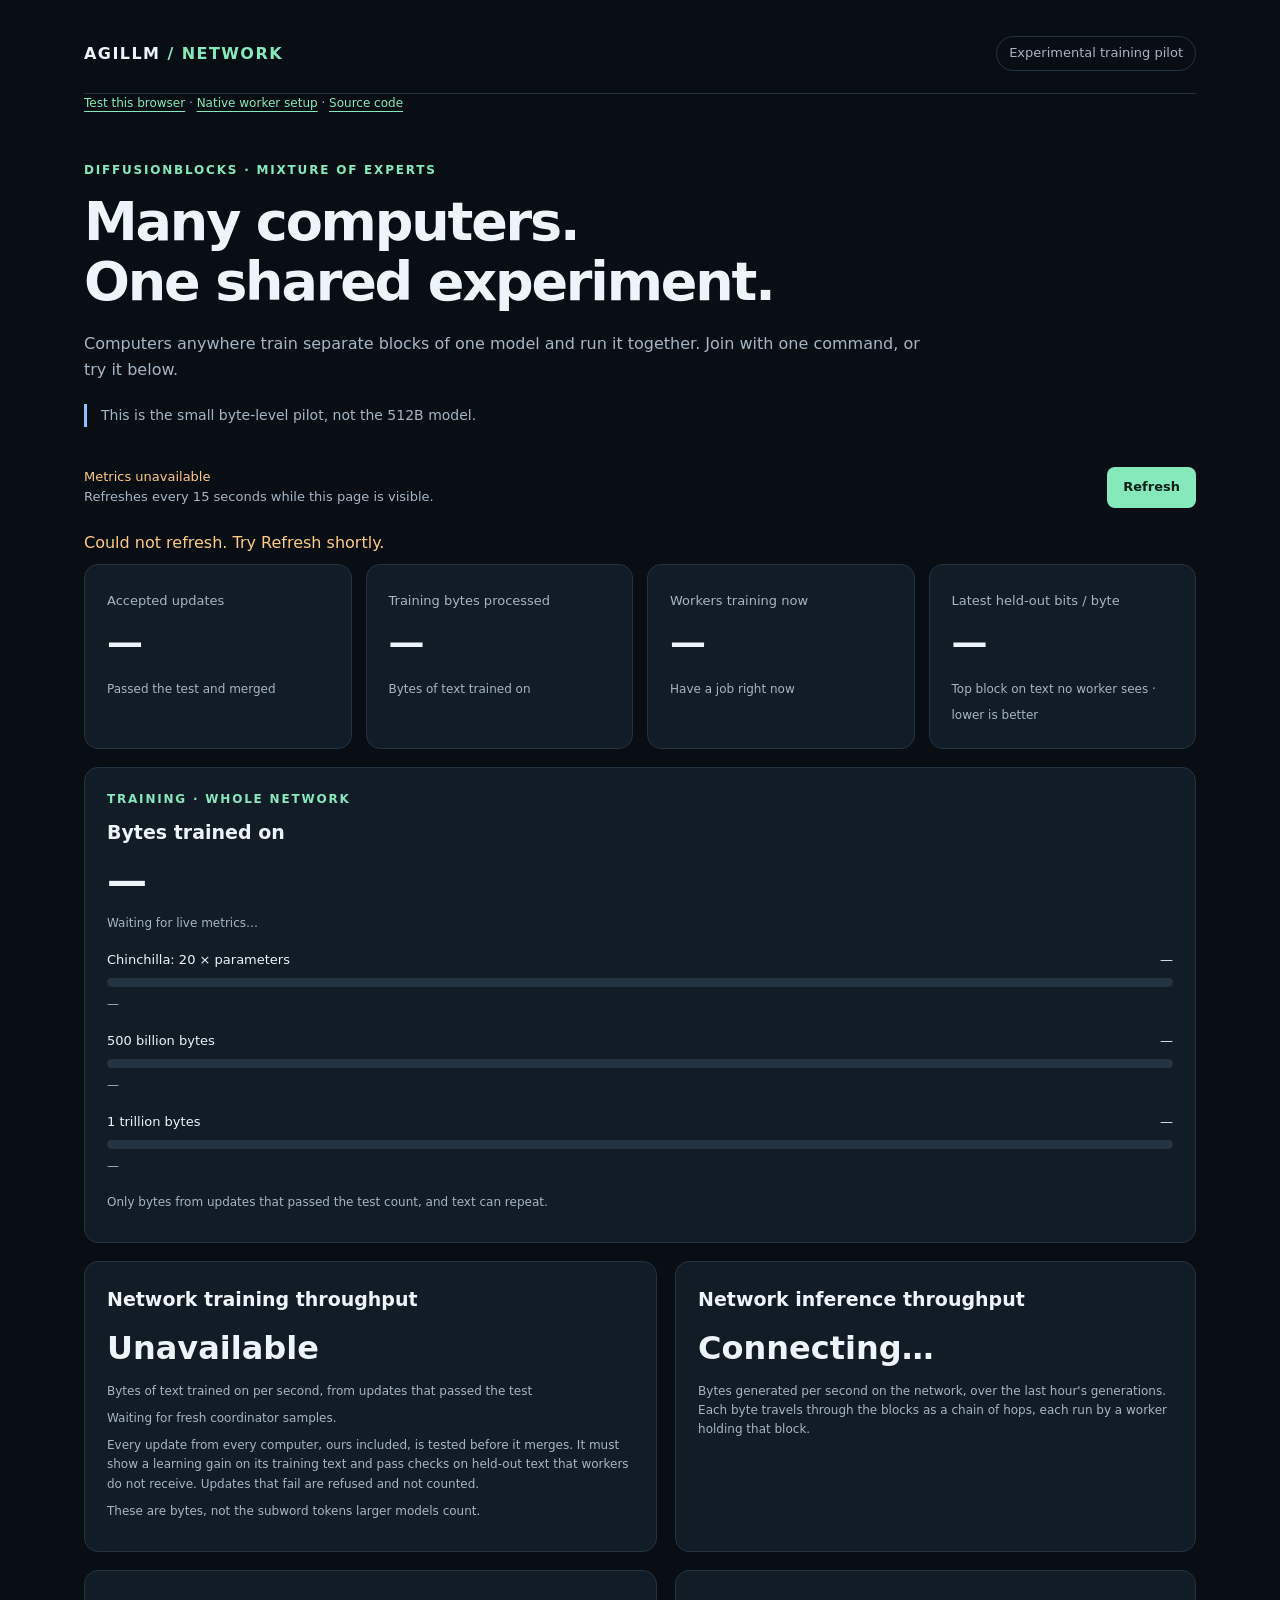
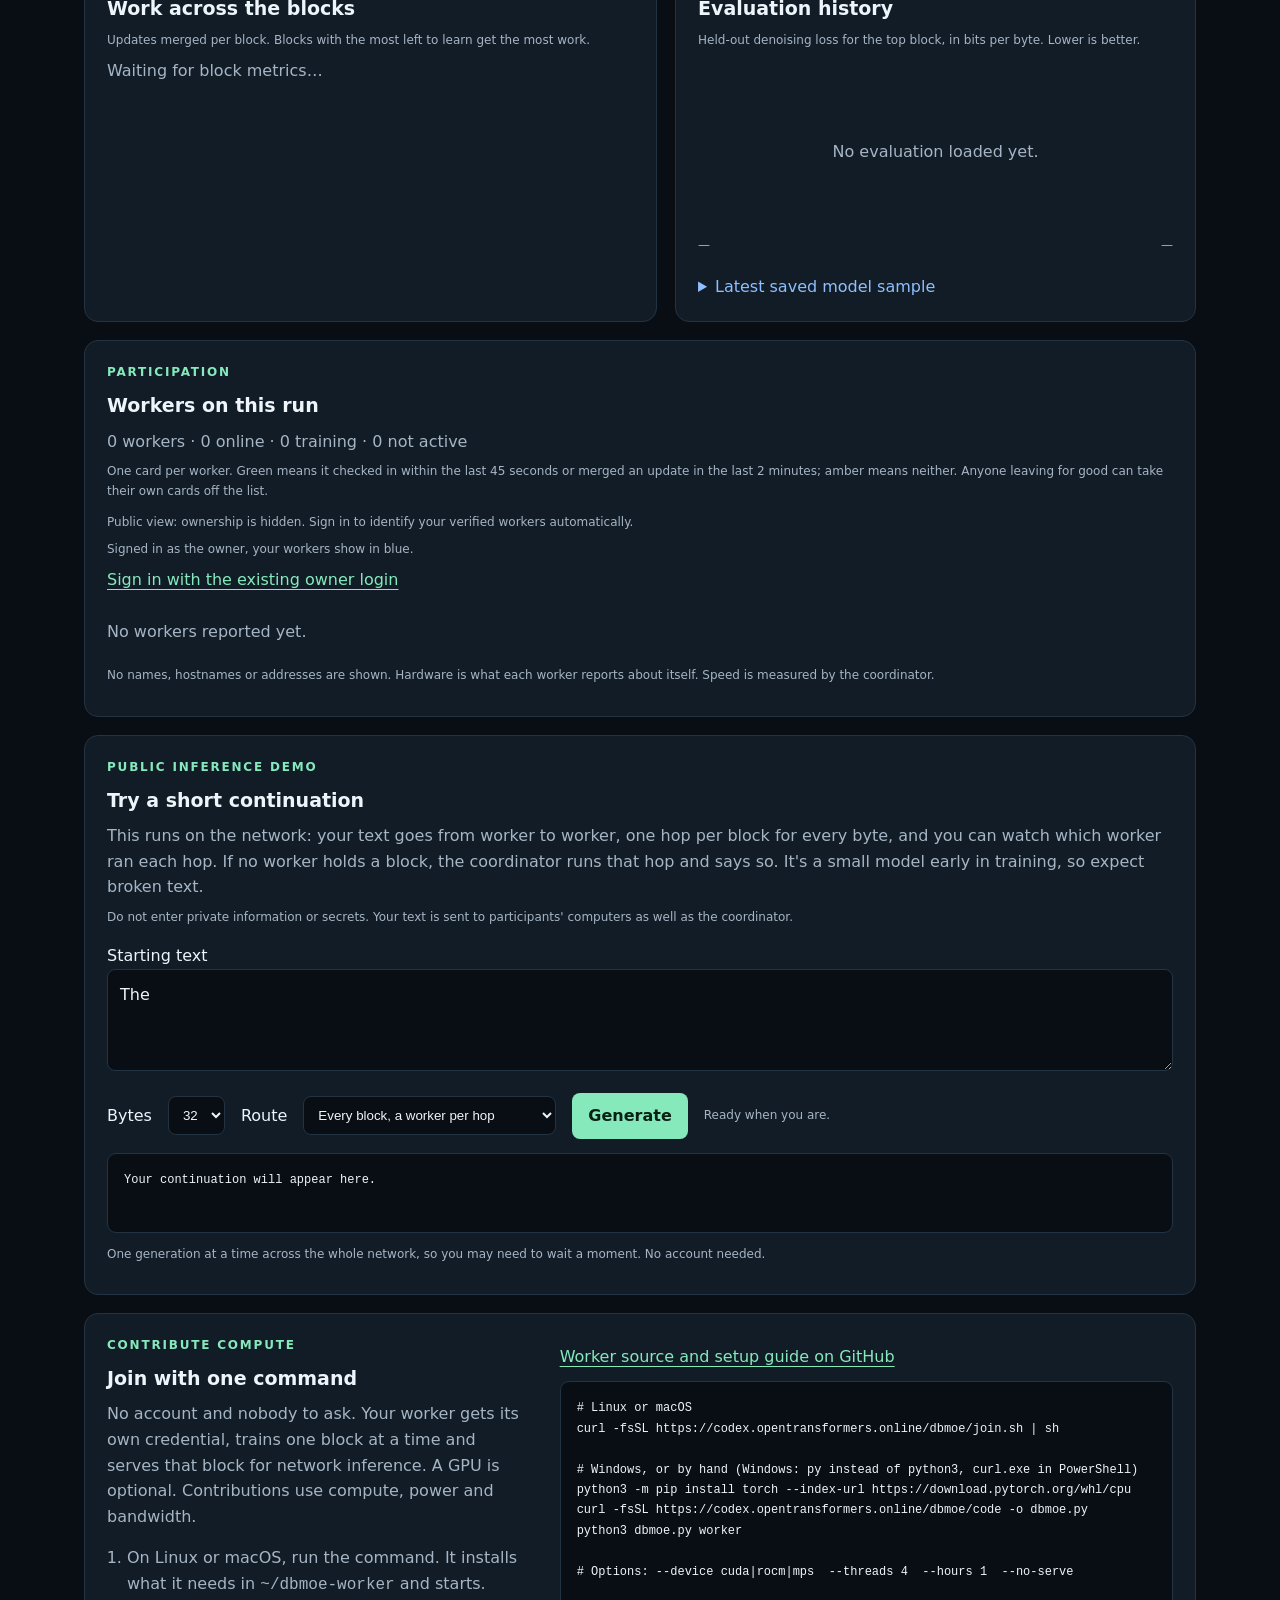
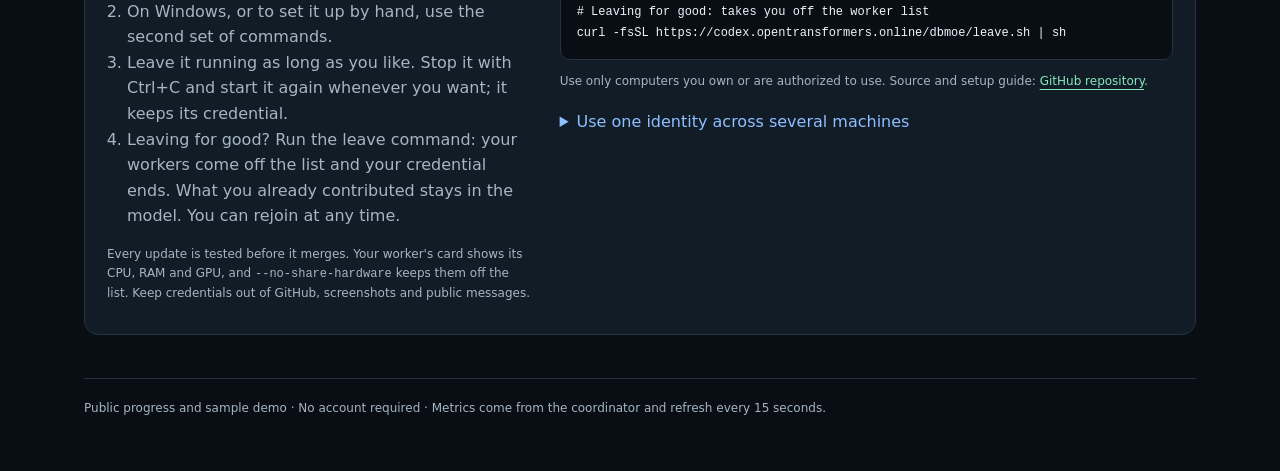
==== commit 35817026: "Publish verified DBMoE lease recovery and browser dashboard" ====
--- a/web/progress/index.html
+++ b/web/progress/index.html
@@ -9,7 +9,7 @@
 <div class="livebar"><div><p id="connection" role="status" aria-live="polite">Connecting to live metrics…</p><p id="updated">Refreshes every 15 seconds while this page is visible.</p></div><button id="refresh" type="button">Refresh</button></div><p id="error" role="alert"></p>
 <section class="metrics" aria-label="Training totals"><div class="metric"><span class="label">Accepted updates</span><strong id="updates">—</strong><span class="small">Passed the test and merged</span></div><div class="metric"><span class="label">Training bytes processed</span><strong id="bytes">—</strong><span class="small">Bytes of text trained on</span></div><div class="metric"><span class="label">Workers training now</span><strong id="workers">—</strong><span class="small">Have a job right now</span></div><div class="metric"><span class="label">Latest held-out bits / byte</span><strong id="bpb">—</strong><span class="small">Top block on text no worker sees · lower is better</span></div></section>
 <section class='card' style='margin-top:18px' aria-label='Accepted training and reference targets' id='tgSection'><div class='eyebrow'>Training · whole network</div><h2 style='margin-top:8px'>Bytes trained on</h2><strong id='tgDone' style='display:block;font-size:clamp(28px,4vw,40px);line-height:1.25;font-variant-numeric:tabular-nums;margin:6px 0'>—</strong><p id='tgRate' class='small'>Measuring the network rate…</p><div class='barrow'><div class='barlabel'><span id='tgCLabel'>Chinchilla: 20 × parameters</span><span id='tgCPct'>—</span></div><div class='track'><div class='fill' id='tgCBar' style='width:0%'></div></div><p class='small' id='tgCLeft'>—</p></div><div class='barrow'><div class='barlabel'><span>500 billion bytes</span><span id='tg5Pct'>—</span></div><div class='track'><div class='fill' id='tg5Bar' style='width:0%;background:var(--blue)'></div></div><p class='small' id='tg5Left'>—</p></div><div class='barrow'><div class='barlabel'><span>1 trillion bytes</span><span id='tg1Pct'>—</span></div><div class='track'><div class='fill' id='tg1Bar' style='width:0%;background:#c9a7ff'></div></div><p class='small' id='tg1Left'>—</p></div><p class='small' id='tgNote'>Only bytes from updates that passed the test count, and text can repeat.</p><script>(()=>{'use strict';const el=id=>document.getElementById(id),nf=new Intl.NumberFormat('en-GB');const short=n=>{const a=Math.abs(n);for(const [v,u] of [[1e12,' T'],[1e9,' B'],[1e6,' M'],[1e3,' K']]){if(a>=v){const x=n/v;return String(+x.toFixed(x>=100?0:x>=10?1:2))+u}}return nf.format(Math.round(n))};const pct=x=>x>=100?x.toFixed(0)+'%':x>=10?x.toFixed(1)+'%':x>=1?x.toFixed(2)+'%':x>=0.01?x.toFixed(3)+'%':x>0?x.toPrecision(2)+'%':'0%';const dur=s=>{if(!Number.isFinite(s)||s<=0)return null;const m=s/60,h=m/60,d=h/24,y=d/365.25;if(y>=2)return y.toFixed(1)+' years';if(d>=60)return Math.round(d/30.44)+' months';if(d>=2)return d.toFixed(d>=10?0:1)+' days';if(h>=2)return h.toFixed(1)+' hours';if(m>=2)return Math.round(m)+' minutes';return Math.round(s)+' seconds'};const when=s=>new Date(Date.now()+s*1000).toLocaleDateString('en-GB',{day:'numeric',month:'short',year:'numeric'});let rate=null,last=null;function row(k,target,done,unit){const p=100*done/target;el('tg'+k+'Pct').textContent=done>=target?'Reached · '+pct(p):pct(p);el('tg'+k+'Bar').style.width=Math.min(100,Math.max(p,done>0?0.6:0))+'%';const left=target-done;if(left<=0){el('tg'+k+'Left').textContent='Reached: '+short(done)+' of '+short(target)+' '+unit+' ('+(done/target).toFixed(2)+'×).';return}const t=rate>0?dur(left/rate):null;el('tg'+k+'Left').textContent=short(left)+' '+unit+' to go'+(t?' · about '+t+' at this rate (around '+when(left/rate)+')':'')+'.'}async function tick(){if(document.hidden&&last)return;try{const r=await fetch('./status',{cache:'no-store',signal:AbortSignal.timeout(10000)});if(!r.ok)throw new Error(String(r.status));const s=await r.json();if(!Number.isFinite(s.tokens)||!Number.isFinite(s.params)||s.params<=0)throw new Error('format');const now=Date.now(),t=s.training_throughput;let inst=null;if(t&&t.state==='measured'&&Number.isFinite(t.bytes_per_s)&&t.bytes_per_s>=0)inst=t.bytes_per_s;else if(last&&s.tokens>=last.tokens&&now-last.time>=5000)inst=(s.tokens-last.tokens)/((now-last.time)/1000);if(last&&s.tokens<last.tokens)rate=null;last={time:now,tokens:s.tokens};if(inst!==null)rate=rate===null?inst:0.8*rate+0.2*inst;const unit='bytes';el('tgDone').textContent=nf.format(s.tokens);el('tgRate').textContent=rate>0?'About '+short(rate)+' bytes a second, '+short(rate*86400)+' a day, at the current rate.':'Measuring the network rate…';const chin=20*s.params;el('tgCLabel').textContent='Chinchilla: 20 × '+short(s.params)+' parameters = '+short(chin)+' bytes';row('C',chin,s.tokens,unit);row('5',5e11,s.tokens,unit);row('1',1e12,s.tokens,unit);el('tgNote').textContent='Only bytes from updates that passed the test count, and text can repeat. The Chinchilla rule was measured on subword tokens, so for bytes it is a rough mark.'}catch(e){el('tgRate').textContent='Waiting for live metrics…'}}tick();setInterval(tick,15000);document.addEventListener('visibilitychange',()=>{if(!document.hidden)tick()})})();</script></section>
-<section class="columns" aria-label="Network throughput"><div class="card"><h2>Network training throughput</h2><strong id="trainRate" style="font-size:32px;font-variant-numeric:tabular-nums">Measuring…</strong><p class="small">Bytes of text trained on per second, from updates that passed the test</p><p id="rateWindow" class="small">Collecting at least 30 seconds of coordinator counter samples.</p><p class="small">Every update from every computer, ours included, is tested before it merges. It must show a learning gain on its training text and pass checks on held-out text that workers do not receive. Updates that fail are refused and not counted. Rates count byte-target presentations, including repeated data.</p><p id="usefulNow" class="small"></p><p class="small">These are bytes, not the subword tokens larger models count.</p></div><div class="card"><h2>Network inference throughput</h2><strong id="inferRate" style="font-size:32px;font-variant-numeric:tabular-nums">Connecting…</strong><p class="small">Bytes generated per second on the network, over the last hour's generations. Each byte travels through the blocks as a chain of hops, each run by a worker holding that block.</p><p id="inferDetail" class="small"></p></div></section><div class="columns"><section class="card"><h2>Work across the blocks</h2><p class="small">Updates merged per block. Blocks with the most left to learn get the most work.</p><div id="blocks"><p>Waiting for block metrics…</p></div></section><section class="card"><h2>Evaluation history</h2><p class="small">Held-out denoising loss for the top block, in bits per byte. Lower is better.</p><div id="chart" class="chart"><p>No evaluation loaded yet.</p></div><div class="evals"><span id="firstEval">—</span><span id="lastEval">—</span></div><p id="evalTime" class="small"></p><p id="genQuality" class="small"></p><details><summary>Latest saved model sample</summary><p class="small">What the model wrote at the last evaluation, unedited.</p><div class="sample" id="sample">No sample available.</div></details></section></div>
+<section class="columns" aria-label="Network throughput"><div class="card"><h2>Network training throughput</h2><strong id="trainRate" style="font-size:32px;font-variant-numeric:tabular-nums">Measuring…</strong><p class="small">Bytes of text trained on per second, from updates that passed the test</p><p id="rateWindow" class="small">Collecting at least 30 seconds of coordinator counter samples.</p><p class="small">Every update from every computer, ours included, is tested before it merges. It must show a learning gain on its training text and pass checks on held-out text that workers do not receive. Updates that fail are refused and not counted.</p><p id="usefulNow" class="small"></p><p class="small">These are bytes, not the subword tokens larger models count.</p></div><div class="card"><h2>Network inference throughput</h2><strong id="inferRate" style="font-size:32px;font-variant-numeric:tabular-nums">Connecting…</strong><p class="small">Bytes generated per second on the network, over the last hour's generations. Each byte travels through the blocks as a chain of hops, each run by a worker holding that block.</p><p id="inferDetail" class="small"></p></div></section><div class="columns"><section class="card"><h2>Work across the blocks</h2><p class="small">Updates merged per block. Blocks with the most left to learn get the most work.</p><div id="blocks"><p>Waiting for block metrics…</p></div></section><section class="card"><h2>Evaluation history</h2><p class="small">Held-out denoising loss for the top block, in bits per byte. Lower is better.</p><div id="chart" class="chart"><p>No evaluation loaded yet.</p></div><div class="evals"><span id="firstEval">—</span><span id="lastEval">—</span></div><p id="evalTime" class="small"></p><p id="genQuality" class="small"></p><details><summary>Latest saved model sample</summary><p class="small">What the model wrote at the last evaluation, unedited.</p><div class="sample" id="sample">No sample available.</div></details></section></div>
 <section class="card" style="margin-top:18px" aria-label="Network workers"><div class="eyebrow">Participation</div><h2 style="margin-top:8px">Workers on this run</h2><p id="workerSummary">Waiting for worker records…</p><p id="newWorkers" class="small" role="status" aria-live="polite"></p><p class="small">One card per worker. Green means it checked in within the last 45 seconds or merged an update in the last 2 minutes; amber means neither. Anyone leaving for good can take their own cards off the list.</p><div style="margin:12px 0"><p id="ownerStatus" class="small" role="status" aria-live="polite">Checking for an existing private owner session…</p><p class="small">Signed in as the owner, your workers show in blue.</p><a href="/agillm-linger/" id="ownerLogin">Sign in with the existing owner login</a></div><div id="workerCards" style="display:grid;grid-template-columns:repeat(auto-fit,minmax(min(100%,225px),1fr));gap:12px;margin-top:18px"></div><p class="small" style="margin-top:14px">No names, hostnames or addresses are shown. Hardware is what each worker reports about itself. Speed is measured by the coordinator.</p></section><section class="card" style="margin-top:18px" aria-label="Try the model" id="try-model"><div class="eyebrow">Public inference demo</div><h2 style="margin-top:8px">Try a short continuation</h2><p>This runs on the network: your text goes from worker to worker, one hop per block for every byte, and you can watch which worker ran each hop. If no worker holds a block, the coordinator runs that hop and says so. It's a small model early in training, so expect broken text.</p><p class="small">Do not enter private information or secrets. Your text is sent to participants' computers as well as the coordinator.</p><label for="prompt" style="display:block;margin-top:16px">Starting text</label><textarea id="prompt" maxlength="200" rows="3" style="width:100%;resize:vertical;background:#080e14;color:var(--text);border:1px solid var(--line);border-radius:8px;padding:12px;font:inherit">The </textarea><div style="display:flex;gap:16px;align-items:center;flex-wrap:wrap;margin:14px 0"><label for="length">Bytes</label><select id="length" style="background:#080e14;color:var(--text);padding:10px;border:1px solid var(--line);border-radius:8px"><option value="32">32</option><option value="64">64</option></select><label for="sampler">Route</label><select id="sampler" style="background:#080e14;color:var(--text);padding:10px;border:1px solid var(--line);border-radius:8px"><option value="chain">Every block, a worker per hop</option><option value="top">Top block only, clearest text for now</option></select><button id="generate" type="button">Generate</button><span id="generationStatus" class="small" role="status" aria-live="polite">Ready when you are.</span></div><pre id="generated" aria-label="Generated text" style="min-height:80px;white-space:pre-wrap">Your continuation will appear here.</pre><p id="route" class="small" style="overflow-wrap:anywhere"></p><p class="small">One generation at a time across the whole network, so you may need to wait a moment. No account needed.</p></section><section class="card join"><div><div class="eyebrow">Contribute compute</div><h2 style="margin-top:8px">Join with one command</h2><p>No account and nobody to ask. Your worker gets its own credential, trains one block at a time and serves that block for network inference. A GPU is optional. Contributions use compute, power and bandwidth.</p><ol><li>On Linux or macOS, run the command. It installs what it needs in <code>~/dbmoe-worker</code> and starts.</li><li>On Windows, or to set it up by hand, use the second set of commands.</li><li>Leave it running as long as you like. Stop it with Ctrl+C and start it again whenever you want; it keeps its credential.</li><li>Leaving for good? Run the leave command: your workers come off the list and your credential ends. What you already contributed stays in the model. You can rejoin at any time.</li></ol><p class="small">Every update is tested before it merges. Your worker's card shows its CPU, RAM and GPU, and <code>--no-share-hardware</code> keeps them off the list. Keep credentials out of GitHub, screenshots and public messages.</p></div><div><p><a href="https://github.com/Marxist-Leninist/dbmoe" rel="noopener noreferrer">Worker source and setup guide on GitHub</a></p><pre><code># Linux or macOS
 curl -fsSL https://codex.opentransformers.online/dbmoe/join.sh | sh
 
@@ -159,7 +159,7 @@
 if(typeof g.recent_improved==='number'&&Number.isFinite(g.recent_improved)&&number(g.recent_tested))parts.push(Math.round(100*g.recent_improved)+'% of the last '+fmt.format(g.recent_tested)+' made held-out text better');
 show('usefulNow',parts.join(' · '))}
 function networkCard(n){if(!n||typeof n!=='object'){show('inferRate','Unavailable');show('inferDetail','');return}
-const speed=number(n.bytes_per_s_last_hour);show('inferRate',speed===null?(n.ready?'Ready':'Waiting for workers'):speed.toFixed(2)+' bytes / s');
+const speed=number(n.bytes_per_s_last_hour);show('inferRate',!speed?(n.ready?'Ready':'Waiting for workers'):speed.toFixed(2)+' bytes / s');
 show('inferDetail',[fmt.format(number(n.covered_blocks)||0)+' of '+fmt.format(number(n.blocks)||0)+' blocks have a worker online',fmt.format(number(n.online_workers)||0)+' workers serving',fmt.format(number(n.hops_network)||0)+' hops run on workers',fmt.format(number(n.hops_coordinator)||0)+' on the coordinator',fmt.format(number(n.audits)||0)+' spot-checked',fmt.format(number(n.audit_failures)||0)+' wrong'].join(' · '))}
 function draw(s,serverNow=Date.now()){
 rate(s,serverNow);workers(s,serverNow);networkCard(s.net_inference);usefulCard(s.gate);
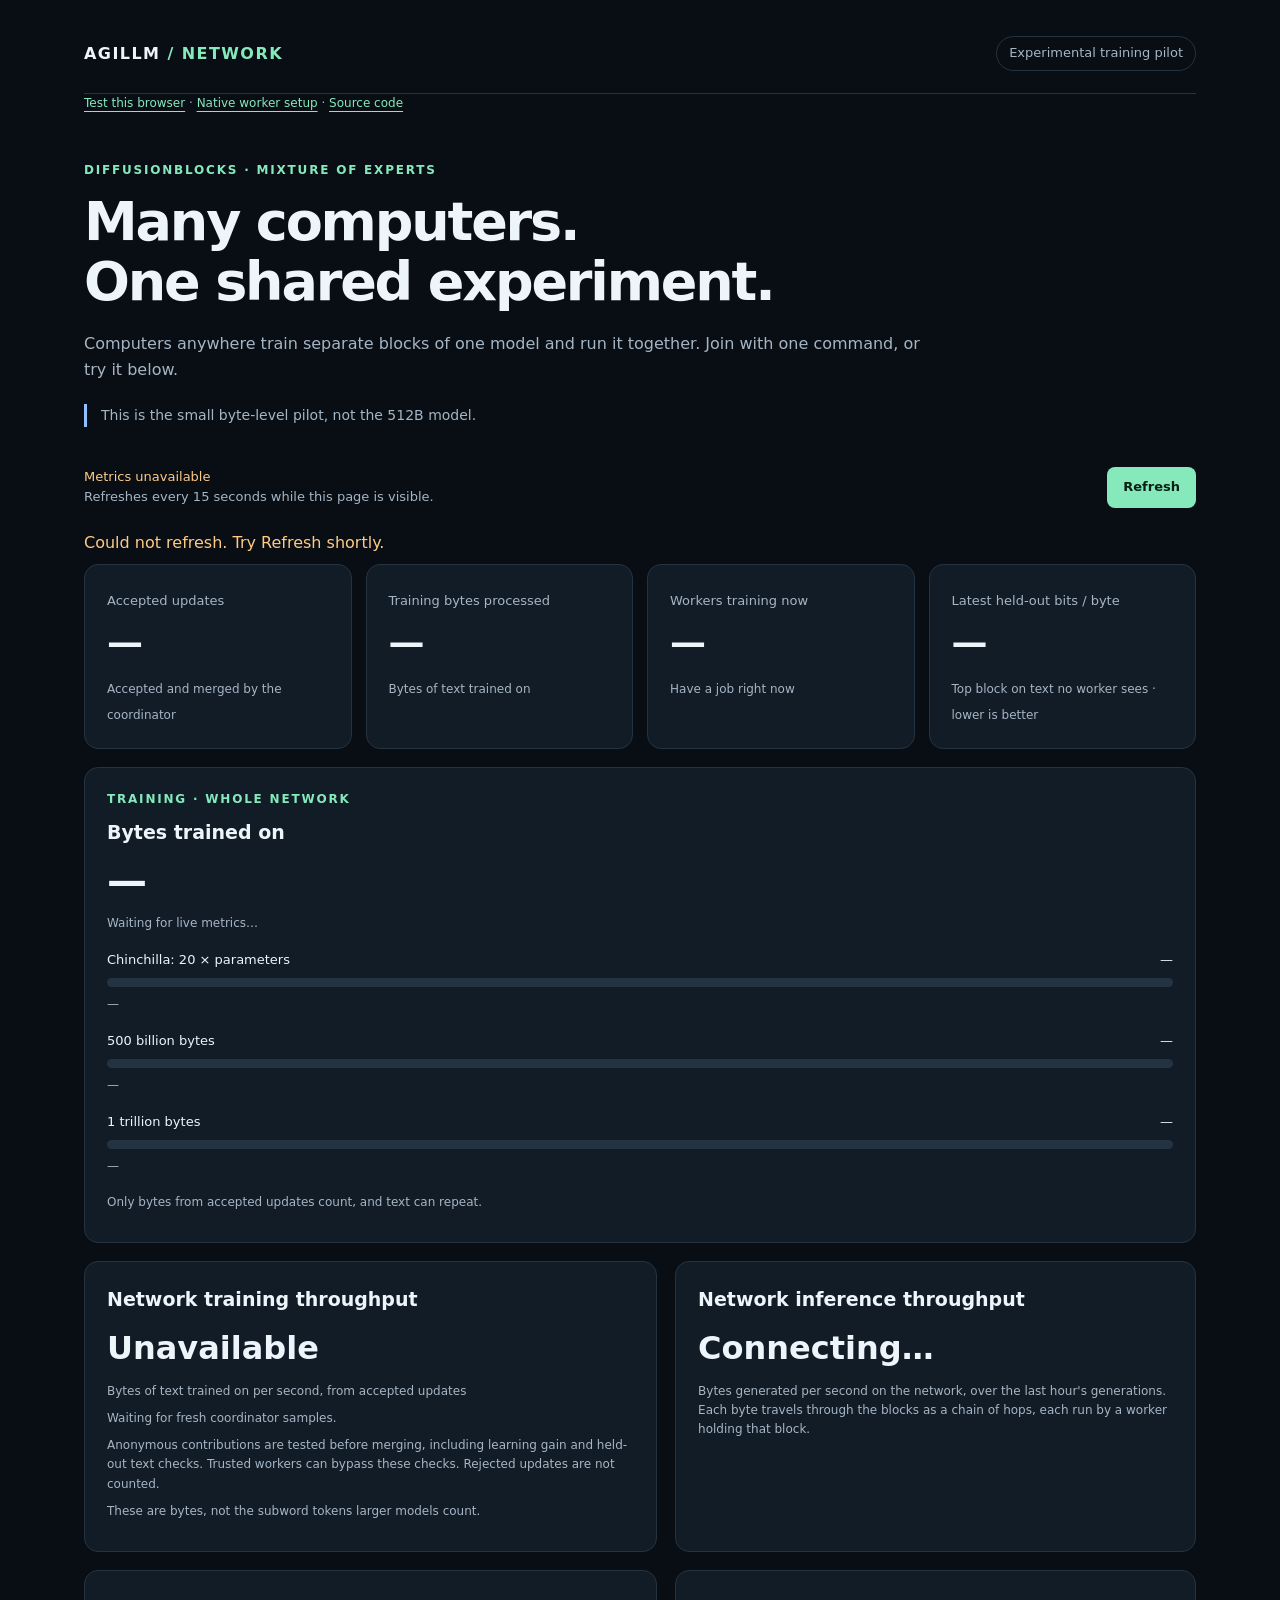
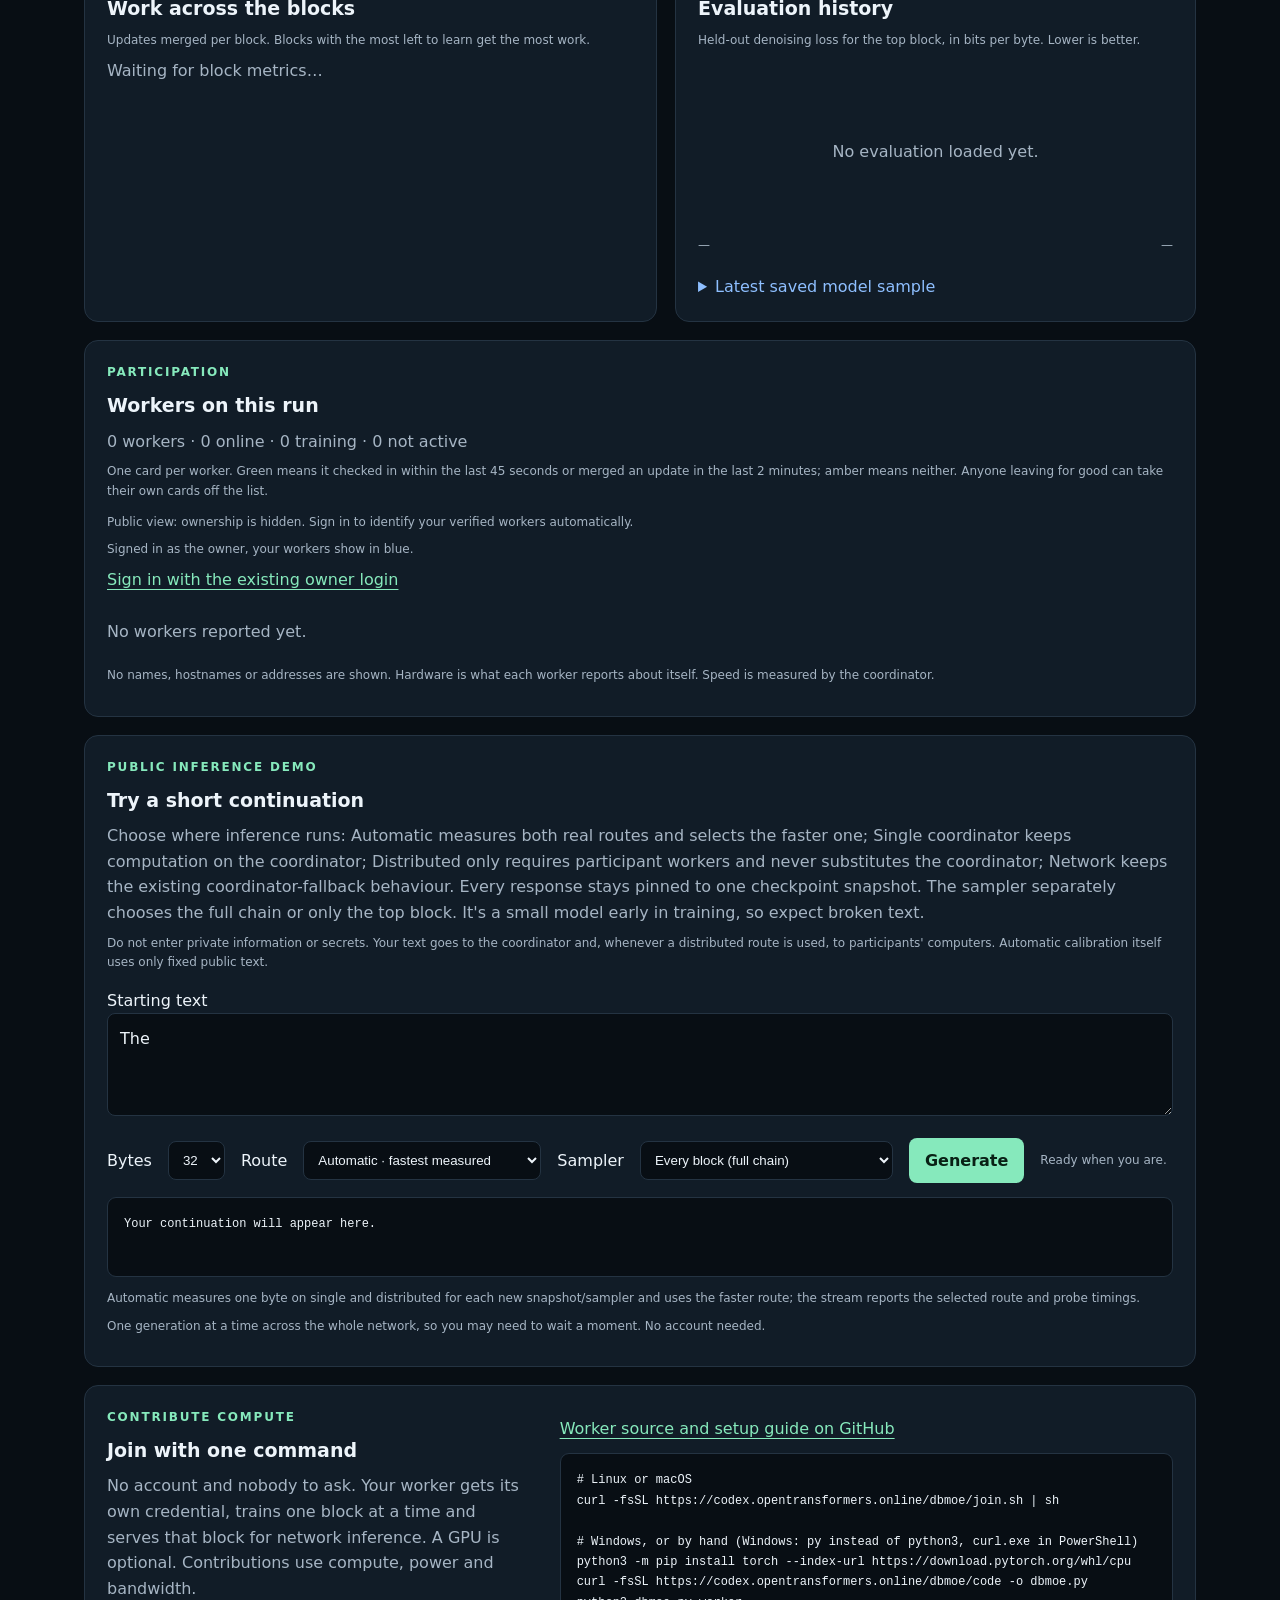
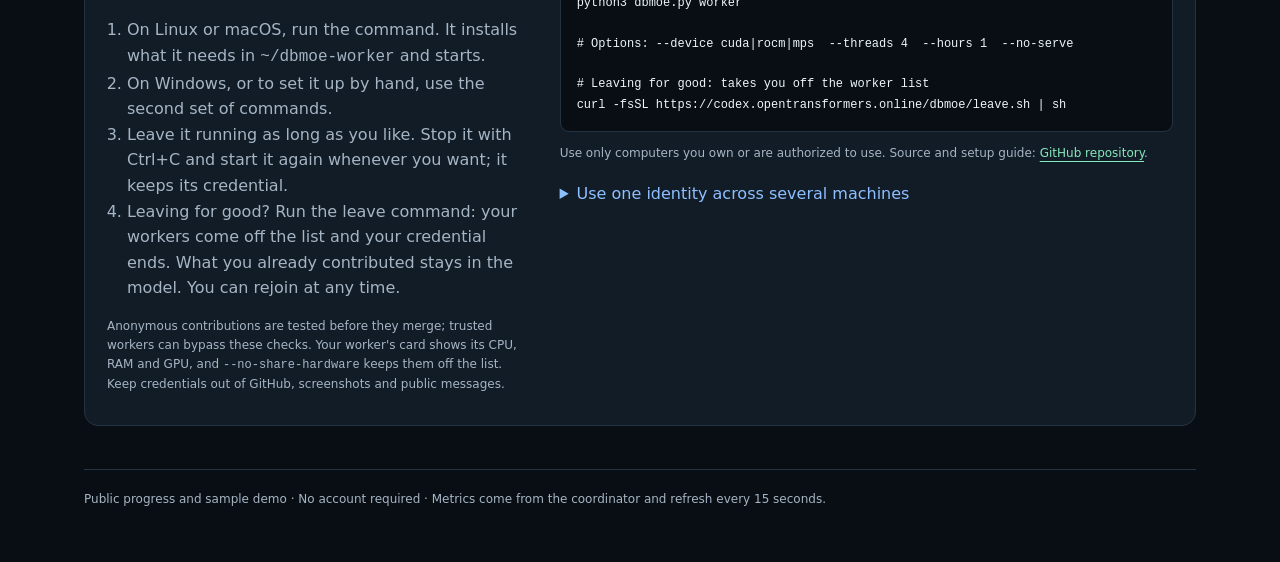
==== commit 6cb2a202: "Add automatic routing tests and dashboard" ====
--- a/web/progress/index.html
+++ b/web/progress/index.html
@@ -7,10 +7,10 @@
 <nav class="small" aria-label="DBMoE pages"><a href="/dbmoe/browser-selftest/">Test this browser</a> · <a href="/dbmoe/">Native worker setup</a> · <a href="https://github.com/Marxist-Leninist/dbmoe" rel="noopener noreferrer">Source code</a></nav>
 <section class="hero"><div class="eyebrow">DiffusionBlocks · Mixture of Experts</div><h1>Many computers.<br>One shared experiment.</h1><p>Computers anywhere train separate blocks of one model and run it together. Join with one command, or try it below.</p><p class="note">This is the small byte-level pilot, not the 512B model.</p></section>
 <div class="livebar"><div><p id="connection" role="status" aria-live="polite">Connecting to live metrics…</p><p id="updated">Refreshes every 15 seconds while this page is visible.</p></div><button id="refresh" type="button">Refresh</button></div><p id="error" role="alert"></p>
-<section class="metrics" aria-label="Training totals"><div class="metric"><span class="label">Accepted updates</span><strong id="updates">—</strong><span class="small">Passed the test and merged</span></div><div class="metric"><span class="label">Training bytes processed</span><strong id="bytes">—</strong><span class="small">Bytes of text trained on</span></div><div class="metric"><span class="label">Workers training now</span><strong id="workers">—</strong><span class="small">Have a job right now</span></div><div class="metric"><span class="label">Latest held-out bits / byte</span><strong id="bpb">—</strong><span class="small">Top block on text no worker sees · lower is better</span></div></section>
-<section class='card' style='margin-top:18px' aria-label='Accepted training and reference targets' id='tgSection'><div class='eyebrow'>Training · whole network</div><h2 style='margin-top:8px'>Bytes trained on</h2><strong id='tgDone' style='display:block;font-size:clamp(28px,4vw,40px);line-height:1.25;font-variant-numeric:tabular-nums;margin:6px 0'>—</strong><p id='tgRate' class='small'>Measuring the network rate…</p><div class='barrow'><div class='barlabel'><span id='tgCLabel'>Chinchilla: 20 × parameters</span><span id='tgCPct'>—</span></div><div class='track'><div class='fill' id='tgCBar' style='width:0%'></div></div><p class='small' id='tgCLeft'>—</p></div><div class='barrow'><div class='barlabel'><span>500 billion bytes</span><span id='tg5Pct'>—</span></div><div class='track'><div class='fill' id='tg5Bar' style='width:0%;background:var(--blue)'></div></div><p class='small' id='tg5Left'>—</p></div><div class='barrow'><div class='barlabel'><span>1 trillion bytes</span><span id='tg1Pct'>—</span></div><div class='track'><div class='fill' id='tg1Bar' style='width:0%;background:#c9a7ff'></div></div><p class='small' id='tg1Left'>—</p></div><p class='small' id='tgNote'>Only bytes from updates that passed the test count, and text can repeat.</p><script>(()=>{'use strict';const el=id=>document.getElementById(id),nf=new Intl.NumberFormat('en-GB');const short=n=>{const a=Math.abs(n);for(const [v,u] of [[1e12,' T'],[1e9,' B'],[1e6,' M'],[1e3,' K']]){if(a>=v){const x=n/v;return String(+x.toFixed(x>=100?0:x>=10?1:2))+u}}return nf.format(Math.round(n))};const pct=x=>x>=100?x.toFixed(0)+'%':x>=10?x.toFixed(1)+'%':x>=1?x.toFixed(2)+'%':x>=0.01?x.toFixed(3)+'%':x>0?x.toPrecision(2)+'%':'0%';const dur=s=>{if(!Number.isFinite(s)||s<=0)return null;const m=s/60,h=m/60,d=h/24,y=d/365.25;if(y>=2)return y.toFixed(1)+' years';if(d>=60)return Math.round(d/30.44)+' months';if(d>=2)return d.toFixed(d>=10?0:1)+' days';if(h>=2)return h.toFixed(1)+' hours';if(m>=2)return Math.round(m)+' minutes';return Math.round(s)+' seconds'};const when=s=>new Date(Date.now()+s*1000).toLocaleDateString('en-GB',{day:'numeric',month:'short',year:'numeric'});let rate=null,last=null;function row(k,target,done,unit){const p=100*done/target;el('tg'+k+'Pct').textContent=done>=target?'Reached · '+pct(p):pct(p);el('tg'+k+'Bar').style.width=Math.min(100,Math.max(p,done>0?0.6:0))+'%';const left=target-done;if(left<=0){el('tg'+k+'Left').textContent='Reached: '+short(done)+' of '+short(target)+' '+unit+' ('+(done/target).toFixed(2)+'×).';return}const t=rate>0?dur(left/rate):null;el('tg'+k+'Left').textContent=short(left)+' '+unit+' to go'+(t?' · about '+t+' at this rate (around '+when(left/rate)+')':'')+'.'}async function tick(){if(document.hidden&&last)return;try{const r=await fetch('./status',{cache:'no-store',signal:AbortSignal.timeout(10000)});if(!r.ok)throw new Error(String(r.status));const s=await r.json();if(!Number.isFinite(s.tokens)||!Number.isFinite(s.params)||s.params<=0)throw new Error('format');const now=Date.now(),t=s.training_throughput;let inst=null;if(t&&t.state==='measured'&&Number.isFinite(t.bytes_per_s)&&t.bytes_per_s>=0)inst=t.bytes_per_s;else if(last&&s.tokens>=last.tokens&&now-last.time>=5000)inst=(s.tokens-last.tokens)/((now-last.time)/1000);if(last&&s.tokens<last.tokens)rate=null;last={time:now,tokens:s.tokens};if(inst!==null)rate=rate===null?inst:0.8*rate+0.2*inst;const unit='bytes';el('tgDone').textContent=nf.format(s.tokens);el('tgRate').textContent=rate>0?'About '+short(rate)+' bytes a second, '+short(rate*86400)+' a day, at the current rate.':'Measuring the network rate…';const chin=20*s.params;el('tgCLabel').textContent='Chinchilla: 20 × '+short(s.params)+' parameters = '+short(chin)+' bytes';row('C',chin,s.tokens,unit);row('5',5e11,s.tokens,unit);row('1',1e12,s.tokens,unit);el('tgNote').textContent='Only bytes from updates that passed the test count, and text can repeat. The Chinchilla rule was measured on subword tokens, so for bytes it is a rough mark.'}catch(e){el('tgRate').textContent='Waiting for live metrics…'}}tick();setInterval(tick,15000);document.addEventListener('visibilitychange',()=>{if(!document.hidden)tick()})})();</script></section>
-<section class="columns" aria-label="Network throughput"><div class="card"><h2>Network training throughput</h2><strong id="trainRate" style="font-size:32px;font-variant-numeric:tabular-nums">Measuring…</strong><p class="small">Bytes of text trained on per second, from updates that passed the test</p><p id="rateWindow" class="small">Collecting at least 30 seconds of coordinator counter samples.</p><p class="small">Every update from every computer, ours included, is tested before it merges. It must show a learning gain on its training text and pass checks on held-out text that workers do not receive. Updates that fail are refused and not counted.</p><p id="usefulNow" class="small"></p><p class="small">These are bytes, not the subword tokens larger models count.</p></div><div class="card"><h2>Network inference throughput</h2><strong id="inferRate" style="font-size:32px;font-variant-numeric:tabular-nums">Connecting…</strong><p class="small">Bytes generated per second on the network, over the last hour's generations. Each byte travels through the blocks as a chain of hops, each run by a worker holding that block.</p><p id="inferDetail" class="small"></p></div></section><div class="columns"><section class="card"><h2>Work across the blocks</h2><p class="small">Updates merged per block. Blocks with the most left to learn get the most work.</p><div id="blocks"><p>Waiting for block metrics…</p></div></section><section class="card"><h2>Evaluation history</h2><p class="small">Held-out denoising loss for the top block, in bits per byte. Lower is better.</p><div id="chart" class="chart"><p>No evaluation loaded yet.</p></div><div class="evals"><span id="firstEval">—</span><span id="lastEval">—</span></div><p id="evalTime" class="small"></p><p id="genQuality" class="small"></p><details><summary>Latest saved model sample</summary><p class="small">What the model wrote at the last evaluation, unedited.</p><div class="sample" id="sample">No sample available.</div></details></section></div>
-<section class="card" style="margin-top:18px" aria-label="Network workers"><div class="eyebrow">Participation</div><h2 style="margin-top:8px">Workers on this run</h2><p id="workerSummary">Waiting for worker records…</p><p id="newWorkers" class="small" role="status" aria-live="polite"></p><p class="small">One card per worker. Green means it checked in within the last 45 seconds or merged an update in the last 2 minutes; amber means neither. Anyone leaving for good can take their own cards off the list.</p><div style="margin:12px 0"><p id="ownerStatus" class="small" role="status" aria-live="polite">Checking for an existing private owner session…</p><p class="small">Signed in as the owner, your workers show in blue.</p><a href="/agillm-linger/" id="ownerLogin">Sign in with the existing owner login</a></div><div id="workerCards" style="display:grid;grid-template-columns:repeat(auto-fit,minmax(min(100%,225px),1fr));gap:12px;margin-top:18px"></div><p class="small" style="margin-top:14px">No names, hostnames or addresses are shown. Hardware is what each worker reports about itself. Speed is measured by the coordinator.</p></section><section class="card" style="margin-top:18px" aria-label="Try the model" id="try-model"><div class="eyebrow">Public inference demo</div><h2 style="margin-top:8px">Try a short continuation</h2><p>This runs on the network: your text goes from worker to worker, one hop per block for every byte, and you can watch which worker ran each hop. If no worker holds a block, the coordinator runs that hop and says so. It's a small model early in training, so expect broken text.</p><p class="small">Do not enter private information or secrets. Your text is sent to participants' computers as well as the coordinator.</p><label for="prompt" style="display:block;margin-top:16px">Starting text</label><textarea id="prompt" maxlength="200" rows="3" style="width:100%;resize:vertical;background:#080e14;color:var(--text);border:1px solid var(--line);border-radius:8px;padding:12px;font:inherit">The </textarea><div style="display:flex;gap:16px;align-items:center;flex-wrap:wrap;margin:14px 0"><label for="length">Bytes</label><select id="length" style="background:#080e14;color:var(--text);padding:10px;border:1px solid var(--line);border-radius:8px"><option value="32">32</option><option value="64">64</option></select><label for="sampler">Route</label><select id="sampler" style="background:#080e14;color:var(--text);padding:10px;border:1px solid var(--line);border-radius:8px"><option value="chain">Every block, a worker per hop</option><option value="top">Top block only, clearest text for now</option></select><button id="generate" type="button">Generate</button><span id="generationStatus" class="small" role="status" aria-live="polite">Ready when you are.</span></div><pre id="generated" aria-label="Generated text" style="min-height:80px;white-space:pre-wrap">Your continuation will appear here.</pre><p id="route" class="small" style="overflow-wrap:anywhere"></p><p class="small">One generation at a time across the whole network, so you may need to wait a moment. No account needed.</p></section><section class="card join"><div><div class="eyebrow">Contribute compute</div><h2 style="margin-top:8px">Join with one command</h2><p>No account and nobody to ask. Your worker gets its own credential, trains one block at a time and serves that block for network inference. A GPU is optional. Contributions use compute, power and bandwidth.</p><ol><li>On Linux or macOS, run the command. It installs what it needs in <code>~/dbmoe-worker</code> and starts.</li><li>On Windows, or to set it up by hand, use the second set of commands.</li><li>Leave it running as long as you like. Stop it with Ctrl+C and start it again whenever you want; it keeps its credential.</li><li>Leaving for good? Run the leave command: your workers come off the list and your credential ends. What you already contributed stays in the model. You can rejoin at any time.</li></ol><p class="small">Every update is tested before it merges. Your worker's card shows its CPU, RAM and GPU, and <code>--no-share-hardware</code> keeps them off the list. Keep credentials out of GitHub, screenshots and public messages.</p></div><div><p><a href="https://github.com/Marxist-Leninist/dbmoe" rel="noopener noreferrer">Worker source and setup guide on GitHub</a></p><pre><code># Linux or macOS
+<section class="metrics" aria-label="Training totals"><div class="metric"><span class="label">Accepted updates</span><strong id="updates">—</strong><span class="small">Accepted and merged by the coordinator</span></div><div class="metric"><span class="label">Training bytes processed</span><strong id="bytes">—</strong><span class="small">Bytes of text trained on</span></div><div class="metric"><span class="label">Workers training now</span><strong id="workers">—</strong><span class="small">Have a job right now</span></div><div class="metric"><span class="label">Latest held-out bits / byte</span><strong id="bpb">—</strong><span class="small">Top block on text no worker sees · lower is better</span></div></section>
+<section class='card' style='margin-top:18px' aria-label='Accepted training and reference targets' id='tgSection'><div class='eyebrow'>Training · whole network</div><h2 style='margin-top:8px'>Bytes trained on</h2><strong id='tgDone' style='display:block;font-size:clamp(28px,4vw,40px);line-height:1.25;font-variant-numeric:tabular-nums;margin:6px 0'>—</strong><p id='tgRate' class='small'>Measuring the network rate…</p><div class='barrow'><div class='barlabel'><span id='tgCLabel'>Chinchilla: 20 × parameters</span><span id='tgCPct'>—</span></div><div class='track'><div class='fill' id='tgCBar' style='width:0%'></div></div><p class='small' id='tgCLeft'>—</p></div><div class='barrow'><div class='barlabel'><span>500 billion bytes</span><span id='tg5Pct'>—</span></div><div class='track'><div class='fill' id='tg5Bar' style='width:0%;background:var(--blue)'></div></div><p class='small' id='tg5Left'>—</p></div><div class='barrow'><div class='barlabel'><span>1 trillion bytes</span><span id='tg1Pct'>—</span></div><div class='track'><div class='fill' id='tg1Bar' style='width:0%;background:#c9a7ff'></div></div><p class='small' id='tg1Left'>—</p></div><p class='small' id='tgNote'>Only bytes from accepted updates count, and text can repeat.</p><script>(()=>{'use strict';const el=id=>document.getElementById(id),nf=new Intl.NumberFormat('en-GB');const short=n=>{const a=Math.abs(n);for(const [v,u] of [[1e12,' T'],[1e9,' B'],[1e6,' M'],[1e3,' K']]){if(a>=v){const x=n/v;return String(+x.toFixed(x>=100?0:x>=10?1:2))+u}}return nf.format(Math.round(n))};const pct=x=>x>=100?x.toFixed(0)+'%':x>=10?x.toFixed(1)+'%':x>=1?x.toFixed(2)+'%':x>=0.01?x.toFixed(3)+'%':x>0?x.toPrecision(2)+'%':'0%';const dur=s=>{if(!Number.isFinite(s)||s<=0)return null;const m=s/60,h=m/60,d=h/24,y=d/365.25;if(y>=2)return y.toFixed(1)+' years';if(d>=60)return Math.round(d/30.44)+' months';if(d>=2)return d.toFixed(d>=10?0:1)+' days';if(h>=2)return h.toFixed(1)+' hours';if(m>=2)return Math.round(m)+' minutes';return Math.round(s)+' seconds'};const when=s=>new Date(Date.now()+s*1000).toLocaleDateString('en-GB',{day:'numeric',month:'short',year:'numeric'});let rate=null,last=null;function row(k,target,done,unit){const p=100*done/target;el('tg'+k+'Pct').textContent=done>=target?'Reached · '+pct(p):pct(p);el('tg'+k+'Bar').style.width=Math.min(100,Math.max(p,done>0?0.6:0))+'%';const left=target-done;if(left<=0){el('tg'+k+'Left').textContent='Reached: '+short(done)+' of '+short(target)+' '+unit+' ('+(done/target).toFixed(2)+'×).';return}const t=rate>0?dur(left/rate):null;el('tg'+k+'Left').textContent=short(left)+' '+unit+' to go'+(t?' · about '+t+' at this rate (around '+when(left/rate)+')':'')+'.'}async function tick(){if(document.hidden&&last)return;try{const r=await fetch('./status',{cache:'no-store',signal:AbortSignal.timeout(10000)});if(!r.ok)throw new Error(String(r.status));const s=await r.json();if(!Number.isFinite(s.tokens)||!Number.isFinite(s.params)||s.params<=0)throw new Error('format');const now=Date.now(),t=s.training_throughput;let inst=null;if(t&&t.state==='measured'&&Number.isFinite(t.bytes_per_s)&&t.bytes_per_s>=0)inst=t.bytes_per_s;else if(last&&s.tokens>=last.tokens&&now-last.time>=5000)inst=(s.tokens-last.tokens)/((now-last.time)/1000);if(last&&s.tokens<last.tokens)rate=null;last={time:now,tokens:s.tokens};if(inst!==null)rate=rate===null?inst:0.8*rate+0.2*inst;const unit='bytes';el('tgDone').textContent=nf.format(s.tokens);el('tgRate').textContent=rate>0?'About '+short(rate)+' bytes a second, '+short(rate*86400)+' a day, at the current rate.':'Measuring the network rate…';const chin=20*s.params;el('tgCLabel').textContent='Chinchilla: 20 × '+short(s.params)+' parameters = '+short(chin)+' bytes';row('C',chin,s.tokens,unit);row('5',5e11,s.tokens,unit);row('1',1e12,s.tokens,unit);el('tgNote').textContent='Only bytes from accepted updates count, and text can repeat. The Chinchilla rule was measured on subword tokens, so for bytes it is a rough mark.'}catch(e){el('tgRate').textContent='Waiting for live metrics…'}}tick();setInterval(tick,15000);document.addEventListener('visibilitychange',()=>{if(!document.hidden)tick()})})();</script></section>
+<section class="columns" aria-label="Network throughput"><div class="card"><h2>Network training throughput</h2><strong id="trainRate" style="font-size:32px;font-variant-numeric:tabular-nums">Measuring…</strong><p class="small">Bytes of text trained on per second, from accepted updates</p><p id="rateWindow" class="small">Collecting at least 30 seconds of coordinator counter samples.</p><p class="small">Anonymous contributions are tested before merging, including learning gain and held-out text checks. Trusted workers can bypass these checks. Rejected updates are not counted.</p><p id="usefulNow" class="small"></p><p class="small">These are bytes, not the subword tokens larger models count.</p></div><div class="card"><h2>Network inference throughput</h2><strong id="inferRate" style="font-size:32px;font-variant-numeric:tabular-nums">Connecting…</strong><p class="small">Bytes generated per second on the network, over the last hour's generations. Each byte travels through the blocks as a chain of hops, each run by a worker holding that block.</p><p id="inferDetail" class="small"></p></div></section><div class="columns"><section class="card"><h2>Work across the blocks</h2><p class="small">Updates merged per block. Blocks with the most left to learn get the most work.</p><div id="blocks"><p>Waiting for block metrics…</p></div></section><section class="card"><h2>Evaluation history</h2><p class="small">Held-out denoising loss for the top block, in bits per byte. Lower is better.</p><div id="chart" class="chart"><p>No evaluation loaded yet.</p></div><div class="evals"><span id="firstEval">—</span><span id="lastEval">—</span></div><p id="evalTime" class="small"></p><p id="genQuality" class="small"></p><details><summary>Latest saved model sample</summary><p class="small">What the model wrote at the last evaluation, unedited.</p><div class="sample" id="sample">No sample available.</div></details></section></div>
+<section class="card" style="margin-top:18px" aria-label="Network workers"><div class="eyebrow">Participation</div><h2 style="margin-top:8px">Workers on this run</h2><p id="workerSummary">Waiting for worker records…</p><p id="newWorkers" class="small" role="status" aria-live="polite"></p><p class="small">One card per worker. Green means it checked in within the last 45 seconds or merged an update in the last 2 minutes; amber means neither. Anyone leaving for good can take their own cards off the list.</p><div style="margin:12px 0"><p id="ownerStatus" class="small" role="status" aria-live="polite">Checking for an existing private owner session…</p><p class="small">Signed in as the owner, your workers show in blue.</p><a href="/agillm-linger/" id="ownerLogin">Sign in with the existing owner login</a></div><div id="workerCards" style="display:grid;grid-template-columns:repeat(auto-fit,minmax(min(100%,225px),1fr));gap:12px;margin-top:18px"></div><p class="small" style="margin-top:14px">No names, hostnames or addresses are shown. Hardware is what each worker reports about itself. Speed is measured by the coordinator.</p></section><section class="card" style="margin-top:18px" aria-label="Try the model" id="try-model"><div class="eyebrow">Public inference demo</div><h2 style="margin-top:8px">Try a short continuation</h2><p>Choose where inference runs: Automatic measures both real routes and selects the faster one; Single coordinator keeps computation on the coordinator; Distributed only requires participant workers and never substitutes the coordinator; Network keeps the existing coordinator-fallback behaviour. Every response stays pinned to one checkpoint snapshot. The sampler separately chooses the full chain or only the top block. It's a small model early in training, so expect broken text.</p><p class="small">Do not enter private information or secrets. Your text goes to the coordinator and, whenever a distributed route is used, to participants' computers. Automatic calibration itself uses only fixed public text.</p><label for="prompt" style="display:block;margin-top:16px">Starting text</label><textarea id="prompt" maxlength="200" rows="3" style="width:100%;resize:vertical;background:#080e14;color:var(--text);border:1px solid var(--line);border-radius:8px;padding:12px;font:inherit">The </textarea><div style="display:flex;gap:16px;align-items:center;flex-wrap:wrap;margin:14px 0"><label for="length">Bytes</label><select id="length" style="background:#080e14;color:var(--text);padding:10px;border:1px solid var(--line);border-radius:8px"><option value="32">32</option><option value="64">64</option></select><label for="inferenceRoute">Route</label><select id="inferenceRoute" style="background:#080e14;color:var(--text);padding:10px;border:1px solid var(--line);border-radius:8px"><option value="auto" selected>Automatic · fastest measured</option><option value="single">Single coordinator</option><option value="distributed">Distributed only · no fallback</option><option value="network">Network with coordinator fallback</option></select><label for="sampler">Sampler</label><select id="sampler" style="background:#080e14;color:var(--text);padding:10px;border:1px solid var(--line);border-radius:8px"><option value="chain">Every block (full chain)</option><option value="top">Top block only, clearest text for now</option></select><button id="generate" type="button">Generate</button><span id="generationStatus" class="small" role="status" aria-live="polite">Ready when you are.</span></div><pre id="generated" aria-label="Generated text" style="min-height:80px;white-space:pre-wrap">Your continuation will appear here.</pre><p id="route" class="small" style="overflow-wrap:anywhere"></p><p class="small">Automatic measures one byte on single and distributed for each new snapshot/sampler and uses the faster route; the stream reports the selected route and probe timings.</p><p class="small">One generation at a time across the whole network, so you may need to wait a moment. No account needed.</p></section><section class="card join"><div><div class="eyebrow">Contribute compute</div><h2 style="margin-top:8px">Join with one command</h2><p>No account and nobody to ask. Your worker gets its own credential, trains one block at a time and serves that block for network inference. A GPU is optional. Contributions use compute, power and bandwidth.</p><ol><li>On Linux or macOS, run the command. It installs what it needs in <code>~/dbmoe-worker</code> and starts.</li><li>On Windows, or to set it up by hand, use the second set of commands.</li><li>Leave it running as long as you like. Stop it with Ctrl+C and start it again whenever you want; it keeps its credential.</li><li>Leaving for good? Run the leave command: your workers come off the list and your credential ends. What you already contributed stays in the model. You can rejoin at any time.</li></ol><p class="small">Anonymous contributions are tested before they merge; trusted workers can bypass these checks. Your worker's card shows its CPU, RAM and GPU, and <code>--no-share-hardware</code> keeps them off the list. Keep credentials out of GitHub, screenshots and public messages.</p></div><div><p><a href="https://github.com/Marxist-Leninist/dbmoe" rel="noopener noreferrer">Worker source and setup guide on GitHub</a></p><pre><code># Linux or macOS
 curl -fsSL https://codex.opentransformers.online/dbmoe/join.sh | sh
 
 # Windows, or by hand (Windows: py instead of python3, curl.exe in PowerShell)
@@ -84,7 +84,7 @@
 const leases=Array.isArray(s.active_leases)?s.active_leases:[];
 const leaseMap=new Map();for(const l of leases)if(typeof l.worker==='string')leaseMap.set(l.worker,l);
 const peers=s.net_inference&&s.net_inference.peers&&typeof s.net_inference.peers==='object'?s.net_inference.peers:{};
-const current=new Set([...Object.keys(records),...leaseMap.keys()].filter(id=>/^worker-[0-9a-f]{16}$/.test(id)));
+const current=new Set([...Object.keys(records),...leaseMap.keys(),...Object.keys(peers)].filter(id=>/^worker-[0-9a-f]{16}$/.test(id)));
 if(remember&&Array.isArray(s.left_workers))for(const id of s.left_workers)if(!current.has(id))delete workerHistory[id];
 if(remember){for(const id of current){const r=records[id]||{},old=workerHistory[id]||{};workerHistory[id]={updates:Number.isFinite(Number(r.updates))?Number(r.updates):(old.updates||0),last:typeof r.last==='string'?r.last:(old.last||null),seen:serverNow};}
 try{localStorage.setItem(workerHistoryKey,JSON.stringify(workerHistory))}catch(e){}}
@@ -117,19 +117,21 @@
 if(generating||Date.now()<nextGeneration)return;
 const prompt=$('prompt').value.slice(0,200);if(!prompt.trim()){show('generationStatus','Enter a little starting text first.');return}
 const length=$('length').value==='64'?64:32;
-generating=true;nextGeneration=Date.now()+60000;generationButton();show('generationStatus','Sending your text across the network…');show('generated',prompt);show('route','');
+const selectedRoute=$('inferenceRoute').value,routeLabel={auto:'Automatic',single:'Single coordinator',distributed:'Distributed only',network:'Network with fallback'}[selectedRoute];
+generating=true;nextGeneration=Date.now()+60000;generationButton();show('generationStatus','Starting '+routeLabel.toLowerCase()+' inference…');show('generated',prompt);show('route','');
 const start=performance.now(),lineDecoder=new TextDecoder(),byteDecoder=new TextDecoder();let text=prompt,pending='',count=0,finished=null;
-const handle=ev=>{if(ev.t==='byte'){text+=byteDecoder.decode(new Uint8Array([ev.b]),{stream:true});count++;show('generated',text);show('generationStatus','Generating on the network · '+count+' of '+length+' bytes…');show('route','Last byte: '+ev.hops.map(h=>'Block '+(h.block+1)+' on '+(h.via==='coordinator'?'the coordinator':(workerAliases.get(h.via)||h.via))+' ('+h.ms+' ms)').join(' → '))}else if(ev.t==='done')finished=ev;else if(ev.t==='error')throw new Error(ev.error)};
-try{const sampler=$('sampler').value==='top'?'top':'chain';const q=new URLSearchParams({net:'1',prompt,n:String(length),sampler,temp:sampler==='top'?'0.75':'0',seed:String(Math.floor(Math.random()*2147483647))});
+const handle=ev=>{if(ev.t==='start'&&ev.requested_route==='auto'&&ev.auto_calibration){const m=ev.auto_calibration.measured||{},probe=name=>m[name]&&m[name].ok?Number(m[name].seconds).toFixed(2)+'s':'unavailable';show('route','Auto selected '+ev.route+' · one-byte probes: single '+probe('single')+', distributed '+probe('distributed')+(ev.auto_calibration.cached?' · cached for this snapshot/sampler':'')+'.');}else if(ev.t==='byte'){text+=byteDecoder.decode(new Uint8Array([ev.b]),{stream:true});count++;show('generated',text);show('generationStatus',routeLabel+' · '+count+' of '+length+' bytes…');show('route','Last byte: '+ev.hops.map(h=>'Block '+(h.block+1)+' on '+(h.via==='coordinator'?'the coordinator':(workerAliases.get(h.via)||h.via))+' ('+h.ms+' ms)').join(' → '))}else if(ev.t==='done')finished=ev;else if(ev.t==='error')throw new Error(ev.error)};
+try{const sampler=$('sampler').value==='top'?'top':'chain';const q=new URLSearchParams({net:'1',route:selectedRoute,prompt,n:String(length),sampler,temp:sampler==='top'?'0.75':'0',seed:String(Math.floor(Math.random()*2147483647))});
 const response=await fetch('./sample?'+q,{cache:'no-store',signal:AbortSignal.timeout(300000)});
+if(response.status===409){show('generationStatus',selectedRoute==='distributed'?'Distributed route unavailable: not every required block has a worker on the same snapshot. No coordinator fallback was used.':selectedRoute==='auto'?'Automatic calibration could not complete on either route. No result received.':'The requested route or snapshot is unavailable. No result received.');show('generated','No result received.');return}
 if(response.status===429||response.status===503){show('generationStatus','The shared demo is busy or rate-limited. Try again after the countdown.');show('generated','No result received.');return}
 if(!response.ok||!response.body)throw new Error('Sample unavailable');
 const reader=response.body.getReader();
 for(;;){const {value,done}=await reader.read();if(done)break;pending+=lineDecoder.decode(value,{stream:true});const lines=pending.split('\n');pending=lines.pop();lines.filter(Boolean).forEach(l=>handle(JSON.parse(l)))}
 if(!finished)throw new Error('Stream ended early');
 const elapsed=Math.max((performance.now()-start)/1000,0.001);
-show('generationStatus','Done · '+(count/elapsed).toFixed(2)+' bytes/s · '+elapsed.toFixed(1)+'s from button to done · '+fmt.format(finished.hops_network)+' hops on '+finished.workers+(finished.workers===1?' worker':' workers')+(finished.hops_coordinator?' · '+fmt.format(finished.hops_coordinator)+' on the coordinator':'')+'.');refresh();
-}catch(e){show('generationStatus','The generation stopped early. Wait before trying again.');if(text===prompt)show('generated','Generation did not complete in this browser.');}
+show('generationStatus','Done · '+routeLabel+(selectedRoute==='auto'&&finished.route?' → '+finished.route:'')+' · '+(count/elapsed).toFixed(2)+' bytes/s · '+elapsed.toFixed(1)+'s from button to done · '+fmt.format(finished.hops_network)+' hops on '+finished.workers+(finished.workers===1?' worker':' workers')+(finished.hops_coordinator?' · '+fmt.format(finished.hops_coordinator)+' on the coordinator':'')+'.');refresh();
+}catch(e){show('generationStatus',selectedRoute==='distributed'?'Distributed generation stopped early. No coordinator fallback was used. Wait before trying again.':'The generation stopped early. Wait before trying again.');if(text===prompt)show('generated','Generation did not complete in this browser.');}
 finally{generating=false;generationButton()}
 }
 $('generate').addEventListener('click',generateSample);setInterval(generationButton,1000);
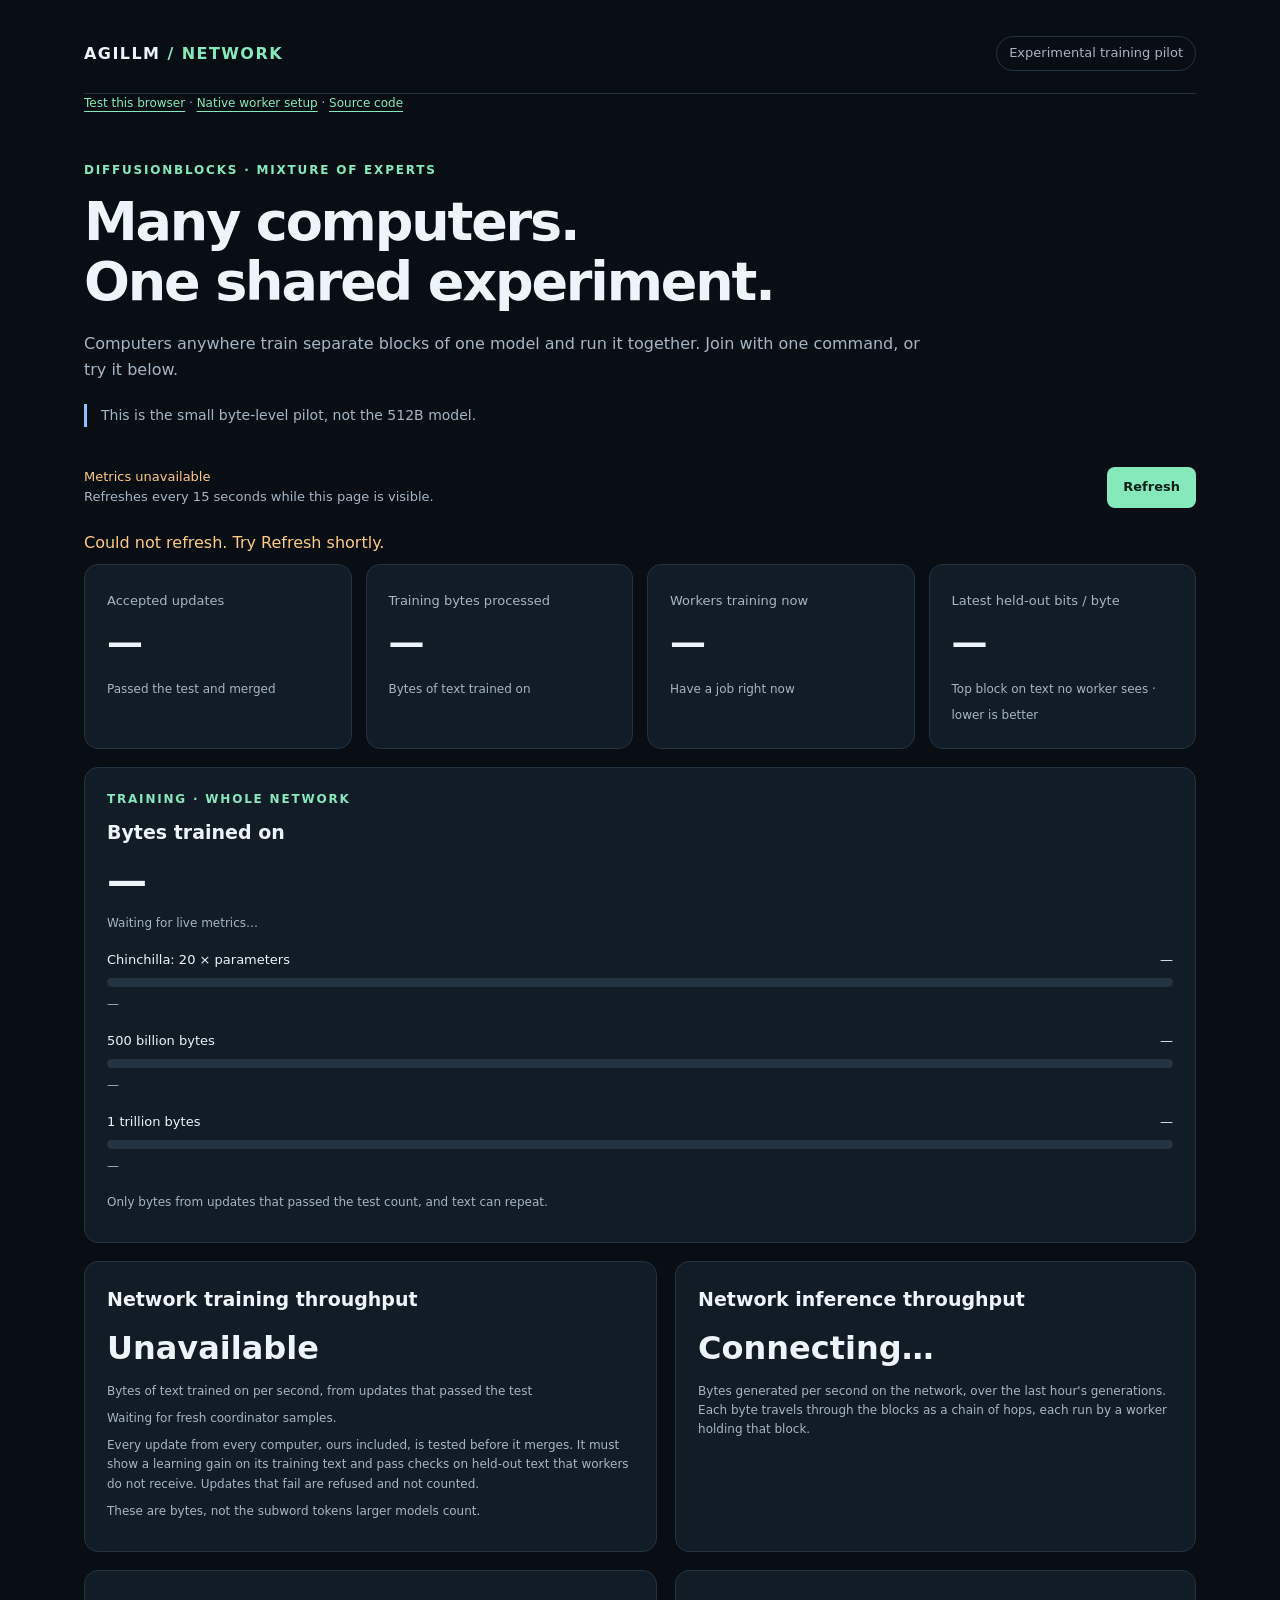
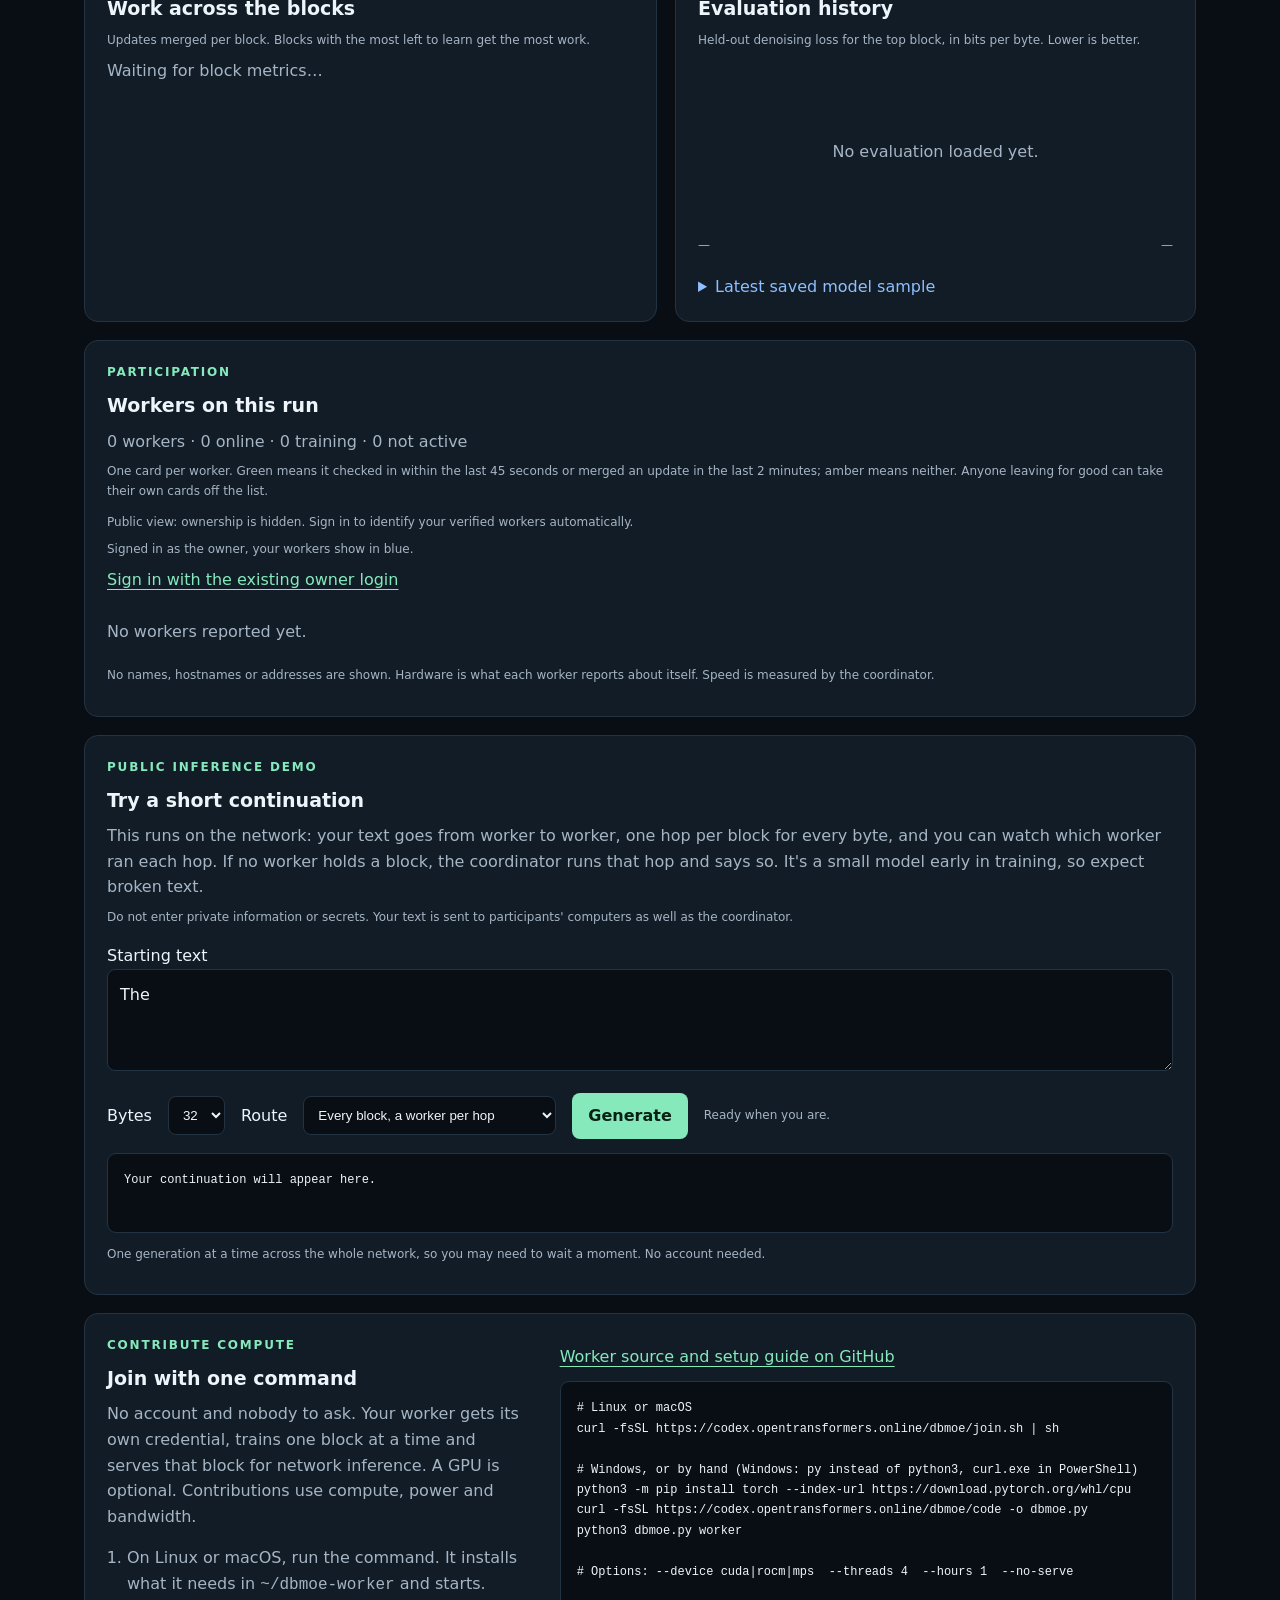
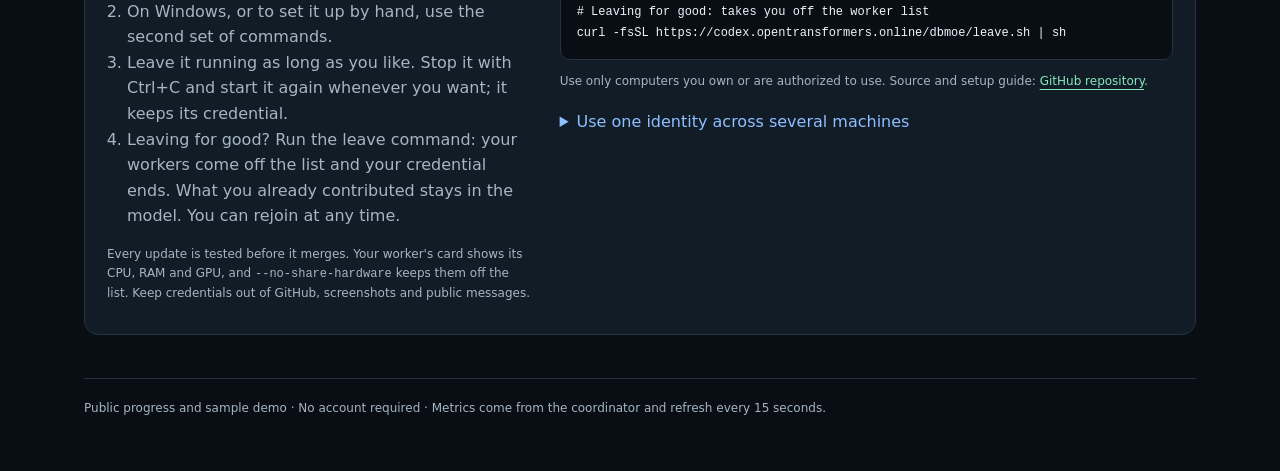
==== commit c367cbc3: "Merge v4 into main: the code the live network runs (#1) Main now matches the v4 protocol the live co" ====
--- a/web/progress/index.html
+++ b/web/progress/index.html
@@ -7,10 +7,10 @@
 <nav class="small" aria-label="DBMoE pages"><a href="/dbmoe/browser-selftest/">Test this browser</a> · <a href="/dbmoe/">Native worker setup</a> · <a href="https://github.com/Marxist-Leninist/dbmoe" rel="noopener noreferrer">Source code</a></nav>
 <section class="hero"><div class="eyebrow">DiffusionBlocks · Mixture of Experts</div><h1>Many computers.<br>One shared experiment.</h1><p>Computers anywhere train separate blocks of one model and run it together. Join with one command, or try it below.</p><p class="note">This is the small byte-level pilot, not the 512B model.</p></section>
 <div class="livebar"><div><p id="connection" role="status" aria-live="polite">Connecting to live metrics…</p><p id="updated">Refreshes every 15 seconds while this page is visible.</p></div><button id="refresh" type="button">Refresh</button></div><p id="error" role="alert"></p>
-<section class="metrics" aria-label="Training totals"><div class="metric"><span class="label">Accepted updates</span><strong id="updates">—</strong><span class="small">Accepted and merged by the coordinator</span></div><div class="metric"><span class="label">Training bytes processed</span><strong id="bytes">—</strong><span class="small">Bytes of text trained on</span></div><div class="metric"><span class="label">Workers training now</span><strong id="workers">—</strong><span class="small">Have a job right now</span></div><div class="metric"><span class="label">Latest held-out bits / byte</span><strong id="bpb">—</strong><span class="small">Top block on text no worker sees · lower is better</span></div></section>
-<section class='card' style='margin-top:18px' aria-label='Accepted training and reference targets' id='tgSection'><div class='eyebrow'>Training · whole network</div><h2 style='margin-top:8px'>Bytes trained on</h2><strong id='tgDone' style='display:block;font-size:clamp(28px,4vw,40px);line-height:1.25;font-variant-numeric:tabular-nums;margin:6px 0'>—</strong><p id='tgRate' class='small'>Measuring the network rate…</p><div class='barrow'><div class='barlabel'><span id='tgCLabel'>Chinchilla: 20 × parameters</span><span id='tgCPct'>—</span></div><div class='track'><div class='fill' id='tgCBar' style='width:0%'></div></div><p class='small' id='tgCLeft'>—</p></div><div class='barrow'><div class='barlabel'><span>500 billion bytes</span><span id='tg5Pct'>—</span></div><div class='track'><div class='fill' id='tg5Bar' style='width:0%;background:var(--blue)'></div></div><p class='small' id='tg5Left'>—</p></div><div class='barrow'><div class='barlabel'><span>1 trillion bytes</span><span id='tg1Pct'>—</span></div><div class='track'><div class='fill' id='tg1Bar' style='width:0%;background:#c9a7ff'></div></div><p class='small' id='tg1Left'>—</p></div><p class='small' id='tgNote'>Only bytes from accepted updates count, and text can repeat.</p><script>(()=>{'use strict';const el=id=>document.getElementById(id),nf=new Intl.NumberFormat('en-GB');const short=n=>{const a=Math.abs(n);for(const [v,u] of [[1e12,' T'],[1e9,' B'],[1e6,' M'],[1e3,' K']]){if(a>=v){const x=n/v;return String(+x.toFixed(x>=100?0:x>=10?1:2))+u}}return nf.format(Math.round(n))};const pct=x=>x>=100?x.toFixed(0)+'%':x>=10?x.toFixed(1)+'%':x>=1?x.toFixed(2)+'%':x>=0.01?x.toFixed(3)+'%':x>0?x.toPrecision(2)+'%':'0%';const dur=s=>{if(!Number.isFinite(s)||s<=0)return null;const m=s/60,h=m/60,d=h/24,y=d/365.25;if(y>=2)return y.toFixed(1)+' years';if(d>=60)return Math.round(d/30.44)+' months';if(d>=2)return d.toFixed(d>=10?0:1)+' days';if(h>=2)return h.toFixed(1)+' hours';if(m>=2)return Math.round(m)+' minutes';return Math.round(s)+' seconds'};const when=s=>new Date(Date.now()+s*1000).toLocaleDateString('en-GB',{day:'numeric',month:'short',year:'numeric'});let rate=null,last=null;function row(k,target,done,unit){const p=100*done/target;el('tg'+k+'Pct').textContent=done>=target?'Reached · '+pct(p):pct(p);el('tg'+k+'Bar').style.width=Math.min(100,Math.max(p,done>0?0.6:0))+'%';const left=target-done;if(left<=0){el('tg'+k+'Left').textContent='Reached: '+short(done)+' of '+short(target)+' '+unit+' ('+(done/target).toFixed(2)+'×).';return}const t=rate>0?dur(left/rate):null;el('tg'+k+'Left').textContent=short(left)+' '+unit+' to go'+(t?' · about '+t+' at this rate (around '+when(left/rate)+')':'')+'.'}async function tick(){if(document.hidden&&last)return;try{const r=await fetch('./status',{cache:'no-store',signal:AbortSignal.timeout(10000)});if(!r.ok)throw new Error(String(r.status));const s=await r.json();if(!Number.isFinite(s.tokens)||!Number.isFinite(s.params)||s.params<=0)throw new Error('format');const now=Date.now(),t=s.training_throughput;let inst=null;if(t&&t.state==='measured'&&Number.isFinite(t.bytes_per_s)&&t.bytes_per_s>=0)inst=t.bytes_per_s;else if(last&&s.tokens>=last.tokens&&now-last.time>=5000)inst=(s.tokens-last.tokens)/((now-last.time)/1000);if(last&&s.tokens<last.tokens)rate=null;last={time:now,tokens:s.tokens};if(inst!==null)rate=rate===null?inst:0.8*rate+0.2*inst;const unit='bytes';el('tgDone').textContent=nf.format(s.tokens);el('tgRate').textContent=rate>0?'About '+short(rate)+' bytes a second, '+short(rate*86400)+' a day, at the current rate.':'Measuring the network rate…';const chin=20*s.params;el('tgCLabel').textContent='Chinchilla: 20 × '+short(s.params)+' parameters = '+short(chin)+' bytes';row('C',chin,s.tokens,unit);row('5',5e11,s.tokens,unit);row('1',1e12,s.tokens,unit);el('tgNote').textContent='Only bytes from accepted updates count, and text can repeat. The Chinchilla rule was measured on subword tokens, so for bytes it is a rough mark.'}catch(e){el('tgRate').textContent='Waiting for live metrics…'}}tick();setInterval(tick,15000);document.addEventListener('visibilitychange',()=>{if(!document.hidden)tick()})})();</script></section>
-<section class="columns" aria-label="Network throughput"><div class="card"><h2>Network training throughput</h2><strong id="trainRate" style="font-size:32px;font-variant-numeric:tabular-nums">Measuring…</strong><p class="small">Bytes of text trained on per second, from accepted updates</p><p id="rateWindow" class="small">Collecting at least 30 seconds of coordinator counter samples.</p><p class="small">Anonymous contributions are tested before merging, including learning gain and held-out text checks. Trusted workers can bypass these checks. Rejected updates are not counted.</p><p id="usefulNow" class="small"></p><p class="small">These are bytes, not the subword tokens larger models count.</p></div><div class="card"><h2>Network inference throughput</h2><strong id="inferRate" style="font-size:32px;font-variant-numeric:tabular-nums">Connecting…</strong><p class="small">Bytes generated per second on the network, over the last hour's generations. Each byte travels through the blocks as a chain of hops, each run by a worker holding that block.</p><p id="inferDetail" class="small"></p></div></section><div class="columns"><section class="card"><h2>Work across the blocks</h2><p class="small">Updates merged per block. Blocks with the most left to learn get the most work.</p><div id="blocks"><p>Waiting for block metrics…</p></div></section><section class="card"><h2>Evaluation history</h2><p class="small">Held-out denoising loss for the top block, in bits per byte. Lower is better.</p><div id="chart" class="chart"><p>No evaluation loaded yet.</p></div><div class="evals"><span id="firstEval">—</span><span id="lastEval">—</span></div><p id="evalTime" class="small"></p><p id="genQuality" class="small"></p><details><summary>Latest saved model sample</summary><p class="small">What the model wrote at the last evaluation, unedited.</p><div class="sample" id="sample">No sample available.</div></details></section></div>
-<section class="card" style="margin-top:18px" aria-label="Network workers"><div class="eyebrow">Participation</div><h2 style="margin-top:8px">Workers on this run</h2><p id="workerSummary">Waiting for worker records…</p><p id="newWorkers" class="small" role="status" aria-live="polite"></p><p class="small">One card per worker. Green means it checked in within the last 45 seconds or merged an update in the last 2 minutes; amber means neither. Anyone leaving for good can take their own cards off the list.</p><div style="margin:12px 0"><p id="ownerStatus" class="small" role="status" aria-live="polite">Checking for an existing private owner session…</p><p class="small">Signed in as the owner, your workers show in blue.</p><a href="/agillm-linger/" id="ownerLogin">Sign in with the existing owner login</a></div><div id="workerCards" style="display:grid;grid-template-columns:repeat(auto-fit,minmax(min(100%,225px),1fr));gap:12px;margin-top:18px"></div><p class="small" style="margin-top:14px">No names, hostnames or addresses are shown. Hardware is what each worker reports about itself. Speed is measured by the coordinator.</p></section><section class="card" style="margin-top:18px" aria-label="Try the model" id="try-model"><div class="eyebrow">Public inference demo</div><h2 style="margin-top:8px">Try a short continuation</h2><p>Choose where inference runs: Automatic measures both real routes and selects the faster one; Single coordinator keeps computation on the coordinator; Distributed only requires participant workers and never substitutes the coordinator; Network keeps the existing coordinator-fallback behaviour. Every response stays pinned to one checkpoint snapshot. The sampler separately chooses the full chain or only the top block. It's a small model early in training, so expect broken text.</p><p class="small">Do not enter private information or secrets. Your text goes to the coordinator and, whenever a distributed route is used, to participants' computers. Automatic calibration itself uses only fixed public text.</p><label for="prompt" style="display:block;margin-top:16px">Starting text</label><textarea id="prompt" maxlength="200" rows="3" style="width:100%;resize:vertical;background:#080e14;color:var(--text);border:1px solid var(--line);border-radius:8px;padding:12px;font:inherit">The </textarea><div style="display:flex;gap:16px;align-items:center;flex-wrap:wrap;margin:14px 0"><label for="length">Bytes</label><select id="length" style="background:#080e14;color:var(--text);padding:10px;border:1px solid var(--line);border-radius:8px"><option value="32">32</option><option value="64">64</option></select><label for="inferenceRoute">Route</label><select id="inferenceRoute" style="background:#080e14;color:var(--text);padding:10px;border:1px solid var(--line);border-radius:8px"><option value="auto" selected>Automatic · fastest measured</option><option value="single">Single coordinator</option><option value="distributed">Distributed only · no fallback</option><option value="network">Network with coordinator fallback</option></select><label for="sampler">Sampler</label><select id="sampler" style="background:#080e14;color:var(--text);padding:10px;border:1px solid var(--line);border-radius:8px"><option value="chain">Every block (full chain)</option><option value="top">Top block only, clearest text for now</option></select><button id="generate" type="button">Generate</button><span id="generationStatus" class="small" role="status" aria-live="polite">Ready when you are.</span></div><pre id="generated" aria-label="Generated text" style="min-height:80px;white-space:pre-wrap">Your continuation will appear here.</pre><p id="route" class="small" style="overflow-wrap:anywhere"></p><p class="small">Automatic measures one byte on single and distributed for each new snapshot/sampler and uses the faster route; the stream reports the selected route and probe timings.</p><p class="small">One generation at a time across the whole network, so you may need to wait a moment. No account needed.</p></section><section class="card join"><div><div class="eyebrow">Contribute compute</div><h2 style="margin-top:8px">Join with one command</h2><p>No account and nobody to ask. Your worker gets its own credential, trains one block at a time and serves that block for network inference. A GPU is optional. Contributions use compute, power and bandwidth.</p><ol><li>On Linux or macOS, run the command. It installs what it needs in <code>~/dbmoe-worker</code> and starts.</li><li>On Windows, or to set it up by hand, use the second set of commands.</li><li>Leave it running as long as you like. Stop it with Ctrl+C and start it again whenever you want; it keeps its credential.</li><li>Leaving for good? Run the leave command: your workers come off the list and your credential ends. What you already contributed stays in the model. You can rejoin at any time.</li></ol><p class="small">Anonymous contributions are tested before they merge; trusted workers can bypass these checks. Your worker's card shows its CPU, RAM and GPU, and <code>--no-share-hardware</code> keeps them off the list. Keep credentials out of GitHub, screenshots and public messages.</p></div><div><p><a href="https://github.com/Marxist-Leninist/dbmoe" rel="noopener noreferrer">Worker source and setup guide on GitHub</a></p><pre><code># Linux or macOS
+<section class="metrics" aria-label="Training totals"><div class="metric"><span class="label">Accepted updates</span><strong id="updates">—</strong><span class="small">Passed the test and merged</span></div><div class="metric"><span class="label">Training bytes processed</span><strong id="bytes">—</strong><span class="small">Bytes of text trained on</span></div><div class="metric"><span class="label">Workers training now</span><strong id="workers">—</strong><span class="small">Have a job right now</span></div><div class="metric"><span class="label">Latest held-out bits / byte</span><strong id="bpb">—</strong><span class="small">Top block on text no worker sees · lower is better</span></div></section>
+<section class='card' style='margin-top:18px' aria-label='Accepted training and reference targets' id='tgSection'><div class='eyebrow'>Training · whole network</div><h2 style='margin-top:8px'>Bytes trained on</h2><strong id='tgDone' style='display:block;font-size:clamp(28px,4vw,40px);line-height:1.25;font-variant-numeric:tabular-nums;margin:6px 0'>—</strong><p id='tgRate' class='small'>Measuring the network rate…</p><div class='barrow'><div class='barlabel'><span id='tgCLabel'>Chinchilla: 20 × parameters</span><span id='tgCPct'>—</span></div><div class='track'><div class='fill' id='tgCBar' style='width:0%'></div></div><p class='small' id='tgCLeft'>—</p></div><div class='barrow'><div class='barlabel'><span>500 billion bytes</span><span id='tg5Pct'>—</span></div><div class='track'><div class='fill' id='tg5Bar' style='width:0%;background:var(--blue)'></div></div><p class='small' id='tg5Left'>—</p></div><div class='barrow'><div class='barlabel'><span>1 trillion bytes</span><span id='tg1Pct'>—</span></div><div class='track'><div class='fill' id='tg1Bar' style='width:0%;background:#c9a7ff'></div></div><p class='small' id='tg1Left'>—</p></div><p class='small' id='tgNote'>Only bytes from updates that passed the test count, and text can repeat.</p><script>(()=>{'use strict';const el=id=>document.getElementById(id),nf=new Intl.NumberFormat('en-GB');const short=n=>{const a=Math.abs(n);for(const [v,u] of [[1e12,' T'],[1e9,' B'],[1e6,' M'],[1e3,' K']]){if(a>=v){const x=n/v;return String(+x.toFixed(x>=100?0:x>=10?1:2))+u}}return nf.format(Math.round(n))};const pct=x=>x>=100?x.toFixed(0)+'%':x>=10?x.toFixed(1)+'%':x>=1?x.toFixed(2)+'%':x>=0.01?x.toFixed(3)+'%':x>0?x.toPrecision(2)+'%':'0%';const dur=s=>{if(!Number.isFinite(s)||s<=0)return null;const m=s/60,h=m/60,d=h/24,y=d/365.25;if(y>=2)return y.toFixed(1)+' years';if(d>=60)return Math.round(d/30.44)+' months';if(d>=2)return d.toFixed(d>=10?0:1)+' days';if(h>=2)return h.toFixed(1)+' hours';if(m>=2)return Math.round(m)+' minutes';return Math.round(s)+' seconds'};const when=s=>new Date(Date.now()+s*1000).toLocaleDateString('en-GB',{day:'numeric',month:'short',year:'numeric'});let rate=null,last=null;function row(k,target,done,unit){const p=100*done/target;el('tg'+k+'Pct').textContent=done>=target?'Reached · '+pct(p):pct(p);el('tg'+k+'Bar').style.width=Math.min(100,Math.max(p,done>0?0.6:0))+'%';const left=target-done;if(left<=0){el('tg'+k+'Left').textContent='Reached: '+short(done)+' of '+short(target)+' '+unit+' ('+(done/target).toFixed(2)+'×).';return}const t=rate>0?dur(left/rate):null;el('tg'+k+'Left').textContent=short(left)+' '+unit+' to go'+(t?' · about '+t+' at this rate (around '+when(left/rate)+')':'')+'.'}async function tick(){if(document.hidden&&last)return;try{const r=await fetch('./status',{cache:'no-store',signal:AbortSignal.timeout(10000)});if(!r.ok)throw new Error(String(r.status));const s=await r.json();if(!Number.isFinite(s.tokens)||!Number.isFinite(s.params)||s.params<=0)throw new Error('format');const now=Date.now(),t=s.training_throughput;let inst=null;if(t&&t.state==='measured'&&Number.isFinite(t.bytes_per_s)&&t.bytes_per_s>=0)inst=t.bytes_per_s;else if(last&&s.tokens>=last.tokens&&now-last.time>=5000)inst=(s.tokens-last.tokens)/((now-last.time)/1000);if(last&&s.tokens<last.tokens)rate=null;last={time:now,tokens:s.tokens};if(inst!==null)rate=rate===null?inst:0.8*rate+0.2*inst;const unit='bytes';el('tgDone').textContent=nf.format(s.tokens);el('tgRate').textContent=rate>0?'About '+short(rate)+' bytes a second, '+short(rate*86400)+' a day, at the current rate.':'Measuring the network rate…';const chin=20*s.params;el('tgCLabel').textContent='Chinchilla: 20 × '+short(s.params)+' parameters = '+short(chin)+' bytes';row('C',chin,s.tokens,unit);row('5',5e11,s.tokens,unit);row('1',1e12,s.tokens,unit);el('tgNote').textContent='Only bytes from updates that passed the test count, and text can repeat. The Chinchilla rule was measured on subword tokens, so for bytes it is a rough mark.'}catch(e){el('tgRate').textContent='Waiting for live metrics…'}}tick();setInterval(tick,15000);document.addEventListener('visibilitychange',()=>{if(!document.hidden)tick()})})();</script></section>
+<section class="columns" aria-label="Network throughput"><div class="card"><h2>Network training throughput</h2><strong id="trainRate" style="font-size:32px;font-variant-numeric:tabular-nums">Measuring…</strong><p class="small">Bytes of text trained on per second, from updates that passed the test</p><p id="rateWindow" class="small">Collecting at least 30 seconds of coordinator counter samples.</p><p class="small">Every update from every computer, ours included, is tested before it merges. It must show a learning gain on its training text and pass checks on held-out text that workers do not receive. Updates that fail are refused and not counted.</p><p id="usefulNow" class="small"></p><p class="small">These are bytes, not the subword tokens larger models count.</p></div><div class="card"><h2>Network inference throughput</h2><strong id="inferRate" style="font-size:32px;font-variant-numeric:tabular-nums">Connecting…</strong><p class="small">Bytes generated per second on the network, over the last hour's generations. Each byte travels through the blocks as a chain of hops, each run by a worker holding that block.</p><p id="inferDetail" class="small"></p></div></section><div class="columns"><section class="card"><h2>Work across the blocks</h2><p class="small">Updates merged per block. Blocks with the most left to learn get the most work.</p><div id="blocks"><p>Waiting for block metrics…</p></div></section><section class="card"><h2>Evaluation history</h2><p class="small">Held-out denoising loss for the top block, in bits per byte. Lower is better.</p><div id="chart" class="chart"><p>No evaluation loaded yet.</p></div><div class="evals"><span id="firstEval">—</span><span id="lastEval">—</span></div><p id="evalTime" class="small"></p><p id="genQuality" class="small"></p><details><summary>Latest saved model sample</summary><p class="small">What the model wrote at the last evaluation, unedited.</p><div class="sample" id="sample">No sample available.</div></details></section></div>
+<section class="card" style="margin-top:18px" aria-label="Network workers"><div class="eyebrow">Participation</div><h2 style="margin-top:8px">Workers on this run</h2><p id="workerSummary">Waiting for worker records…</p><p id="newWorkers" class="small" role="status" aria-live="polite"></p><p class="small">One card per worker. Green means it checked in within the last 45 seconds or merged an update in the last 2 minutes; amber means neither. Anyone leaving for good can take their own cards off the list.</p><div style="margin:12px 0"><p id="ownerStatus" class="small" role="status" aria-live="polite">Checking for an existing private owner session…</p><p class="small">Signed in as the owner, your workers show in blue.</p><a href="/agillm-linger/" id="ownerLogin">Sign in with the existing owner login</a></div><div id="workerCards" style="display:grid;grid-template-columns:repeat(auto-fit,minmax(min(100%,225px),1fr));gap:12px;margin-top:18px"></div><p class="small" style="margin-top:14px">No names, hostnames or addresses are shown. Hardware is what each worker reports about itself. Speed is measured by the coordinator.</p></section><section class="card" style="margin-top:18px" aria-label="Try the model" id="try-model"><div class="eyebrow">Public inference demo</div><h2 style="margin-top:8px">Try a short continuation</h2><p>This runs on the network: your text goes from worker to worker, one hop per block for every byte, and you can watch which worker ran each hop. If no worker holds a block, the coordinator runs that hop and says so. It's a small model early in training, so expect broken text.</p><p class="small">Do not enter private information or secrets. Your text is sent to participants' computers as well as the coordinator.</p><label for="prompt" style="display:block;margin-top:16px">Starting text</label><textarea id="prompt" maxlength="200" rows="3" style="width:100%;resize:vertical;background:#080e14;color:var(--text);border:1px solid var(--line);border-radius:8px;padding:12px;font:inherit">The </textarea><div style="display:flex;gap:16px;align-items:center;flex-wrap:wrap;margin:14px 0"><label for="length">Bytes</label><select id="length" style="background:#080e14;color:var(--text);padding:10px;border:1px solid var(--line);border-radius:8px"><option value="32">32</option><option value="64">64</option></select><label for="sampler">Route</label><select id="sampler" style="background:#080e14;color:var(--text);padding:10px;border:1px solid var(--line);border-radius:8px"><option value="chain">Every block, a worker per hop</option><option value="top">Top block only, clearest text for now</option></select><button id="generate" type="button">Generate</button><span id="generationStatus" class="small" role="status" aria-live="polite">Ready when you are.</span></div><pre id="generated" aria-label="Generated text" style="min-height:80px;white-space:pre-wrap">Your continuation will appear here.</pre><p id="route" class="small" style="overflow-wrap:anywhere"></p><p class="small">One generation at a time across the whole network, so you may need to wait a moment. No account needed.</p></section><section class="card join"><div><div class="eyebrow">Contribute compute</div><h2 style="margin-top:8px">Join with one command</h2><p>No account and nobody to ask. Your worker gets its own credential, trains one block at a time and serves that block for network inference. A GPU is optional. Contributions use compute, power and bandwidth.</p><ol><li>On Linux or macOS, run the command. It installs what it needs in <code>~/dbmoe-worker</code> and starts.</li><li>On Windows, or to set it up by hand, use the second set of commands.</li><li>Leave it running as long as you like. Stop it with Ctrl+C and start it again whenever you want; it keeps its credential.</li><li>Leaving for good? Run the leave command: your workers come off the list and your credential ends. What you already contributed stays in the model. You can rejoin at any time.</li></ol><p class="small">Every update is tested before it merges. Your worker's card shows its CPU, RAM and GPU, and <code>--no-share-hardware</code> keeps them off the list. Keep credentials out of GitHub, screenshots and public messages.</p></div><div><p><a href="https://github.com/Marxist-Leninist/dbmoe" rel="noopener noreferrer">Worker source and setup guide on GitHub</a></p><pre><code># Linux or macOS
 curl -fsSL https://codex.opentransformers.online/dbmoe/join.sh | sh
 
 # Windows, or by hand (Windows: py instead of python3, curl.exe in PowerShell)
@@ -117,21 +117,19 @@
 if(generating||Date.now()<nextGeneration)return;
 const prompt=$('prompt').value.slice(0,200);if(!prompt.trim()){show('generationStatus','Enter a little starting text first.');return}
 const length=$('length').value==='64'?64:32;
-const selectedRoute=$('inferenceRoute').value,routeLabel={auto:'Automatic',single:'Single coordinator',distributed:'Distributed only',network:'Network with fallback'}[selectedRoute];
-generating=true;nextGeneration=Date.now()+60000;generationButton();show('generationStatus','Starting '+routeLabel.toLowerCase()+' inference…');show('generated',prompt);show('route','');
+generating=true;nextGeneration=Date.now()+60000;generationButton();show('generationStatus','Sending your text across the network…');show('generated',prompt);show('route','');
 const start=performance.now(),lineDecoder=new TextDecoder(),byteDecoder=new TextDecoder();let text=prompt,pending='',count=0,finished=null;
-const handle=ev=>{if(ev.t==='start'&&ev.requested_route==='auto'&&ev.auto_calibration){const m=ev.auto_calibration.measured||{},probe=name=>m[name]&&m[name].ok?Number(m[name].seconds).toFixed(2)+'s':'unavailable';show('route','Auto selected '+ev.route+' · one-byte probes: single '+probe('single')+', distributed '+probe('distributed')+(ev.auto_calibration.cached?' · cached for this snapshot/sampler':'')+'.');}else if(ev.t==='byte'){text+=byteDecoder.decode(new Uint8Array([ev.b]),{stream:true});count++;show('generated',text);show('generationStatus',routeLabel+' · '+count+' of '+length+' bytes…');show('route','Last byte: '+ev.hops.map(h=>'Block '+(h.block+1)+' on '+(h.via==='coordinator'?'the coordinator':(workerAliases.get(h.via)||h.via))+' ('+h.ms+' ms)').join(' → '))}else if(ev.t==='done')finished=ev;else if(ev.t==='error')throw new Error(ev.error)};
-try{const sampler=$('sampler').value==='top'?'top':'chain';const q=new URLSearchParams({net:'1',route:selectedRoute,prompt,n:String(length),sampler,temp:sampler==='top'?'0.75':'0',seed:String(Math.floor(Math.random()*2147483647))});
+const handle=ev=>{if(ev.t==='byte'){text+=byteDecoder.decode(new Uint8Array([ev.b]),{stream:true});count++;show('generated',text);show('generationStatus','Generating on the network · '+count+' of '+length+' bytes…');show('route','Last byte: '+ev.hops.map(h=>'Block '+(h.block+1)+' on '+(h.via==='coordinator'?'the coordinator':(workerAliases.get(h.via)||h.via))+' ('+h.ms+' ms)').join(' → '))}else if(ev.t==='done')finished=ev;else if(ev.t==='error')throw new Error(ev.error)};
+try{const sampler=$('sampler').value==='top'?'top':'chain';const q=new URLSearchParams({net:'1',prompt,n:String(length),sampler,temp:sampler==='top'?'0.75':'0',seed:String(Math.floor(Math.random()*2147483647))});
 const response=await fetch('./sample?'+q,{cache:'no-store',signal:AbortSignal.timeout(300000)});
-if(response.status===409){show('generationStatus',selectedRoute==='distributed'?'Distributed route unavailable: not every required block has a worker on the same snapshot. No coordinator fallback was used.':selectedRoute==='auto'?'Automatic calibration could not complete on either route. No result received.':'The requested route or snapshot is unavailable. No result received.');show('generated','No result received.');return}
 if(response.status===429||response.status===503){show('generationStatus','The shared demo is busy or rate-limited. Try again after the countdown.');show('generated','No result received.');return}
 if(!response.ok||!response.body)throw new Error('Sample unavailable');
 const reader=response.body.getReader();
 for(;;){const {value,done}=await reader.read();if(done)break;pending+=lineDecoder.decode(value,{stream:true});const lines=pending.split('\n');pending=lines.pop();lines.filter(Boolean).forEach(l=>handle(JSON.parse(l)))}
 if(!finished)throw new Error('Stream ended early');
 const elapsed=Math.max((performance.now()-start)/1000,0.001);
-show('generationStatus','Done · '+routeLabel+(selectedRoute==='auto'&&finished.route?' → '+finished.route:'')+' · '+(count/elapsed).toFixed(2)+' bytes/s · '+elapsed.toFixed(1)+'s from button to done · '+fmt.format(finished.hops_network)+' hops on '+finished.workers+(finished.workers===1?' worker':' workers')+(finished.hops_coordinator?' · '+fmt.format(finished.hops_coordinator)+' on the coordinator':'')+'.');refresh();
-}catch(e){show('generationStatus',selectedRoute==='distributed'?'Distributed generation stopped early. No coordinator fallback was used. Wait before trying again.':'The generation stopped early. Wait before trying again.');if(text===prompt)show('generated','Generation did not complete in this browser.');}
+show('generationStatus','Done · '+(count/elapsed).toFixed(2)+' bytes/s · '+elapsed.toFixed(1)+'s from button to done · '+fmt.format(finished.hops_network)+' hops on '+finished.workers+(finished.workers===1?' worker':' workers')+(finished.hops_coordinator?' · '+fmt.format(finished.hops_coordinator)+' on the coordinator':'')+'.');refresh();
+}catch(e){show('generationStatus','The generation stopped early. Wait before trying again.');if(text===prompt)show('generated','Generation did not complete in this browser.');}
 finally{generating=false;generationButton()}
 }
 $('generate').addEventListener('click',generateSample);setInterval(generationButton,1000);
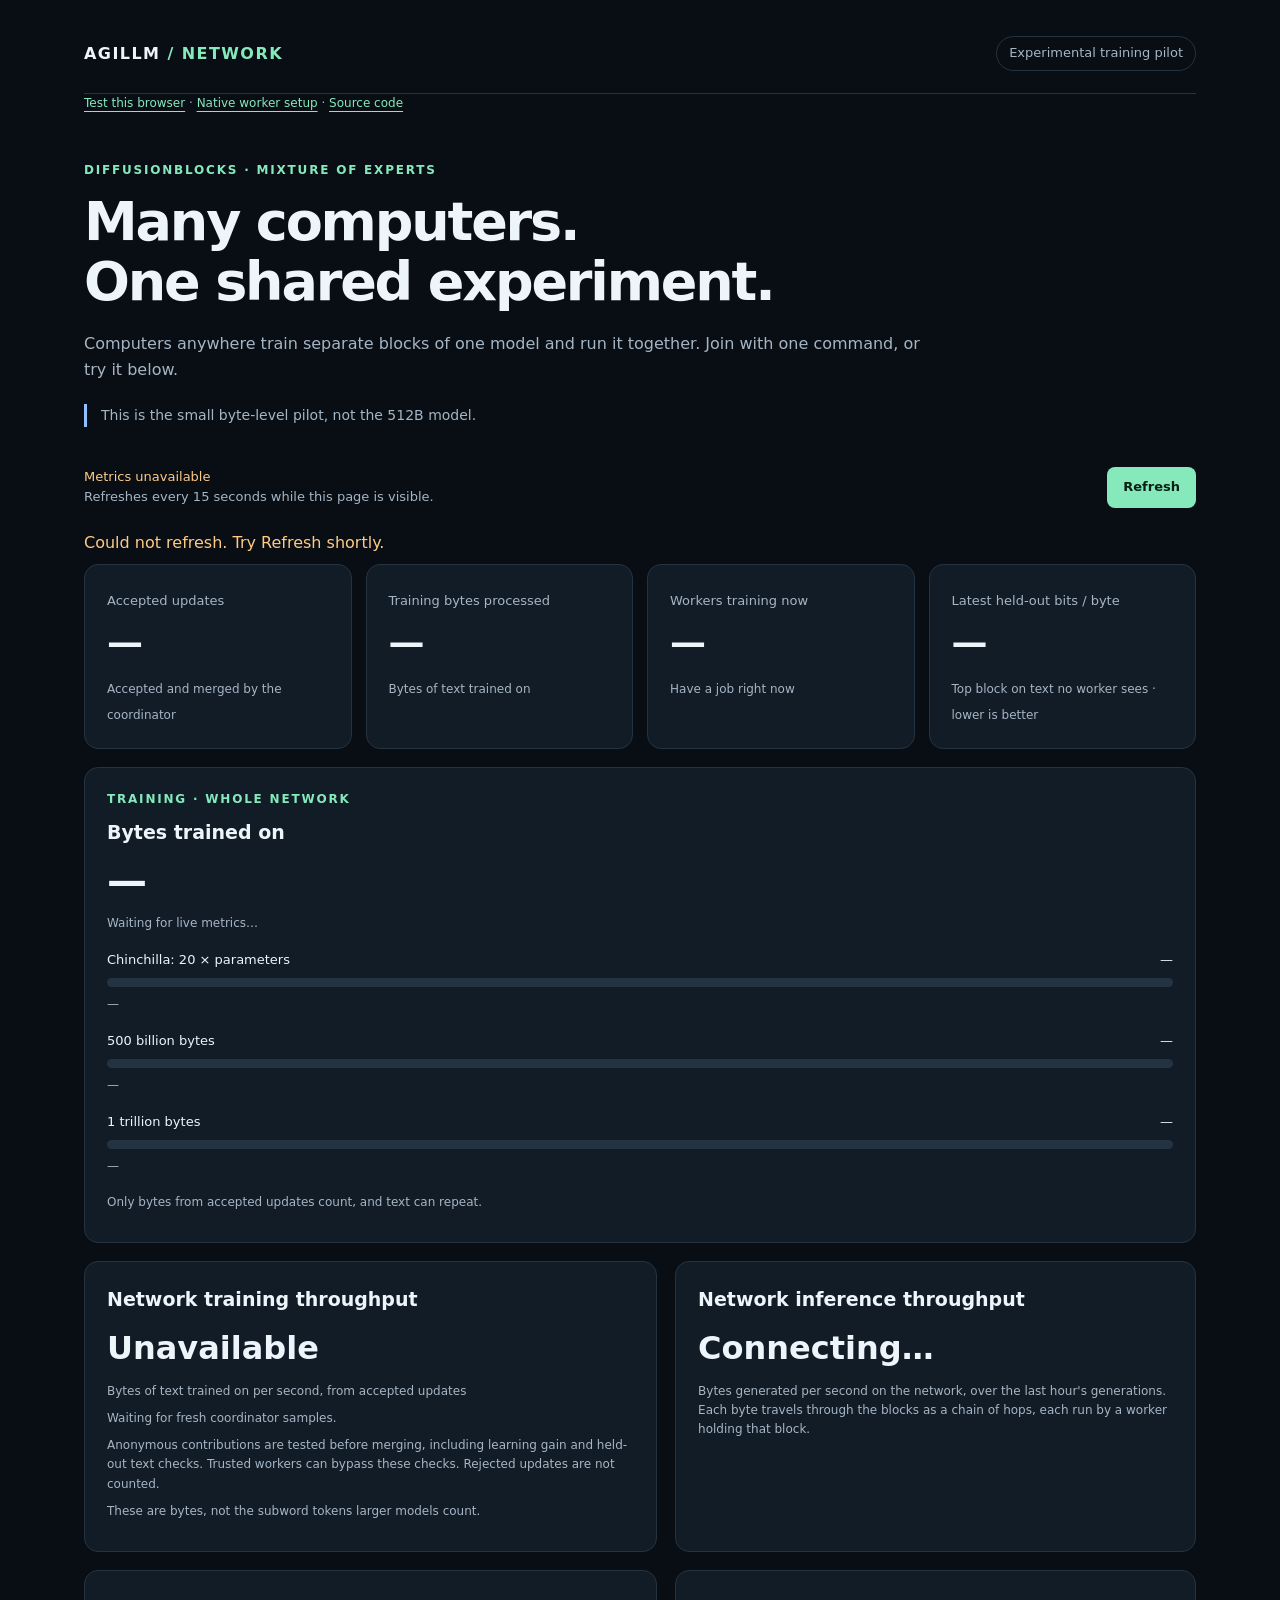
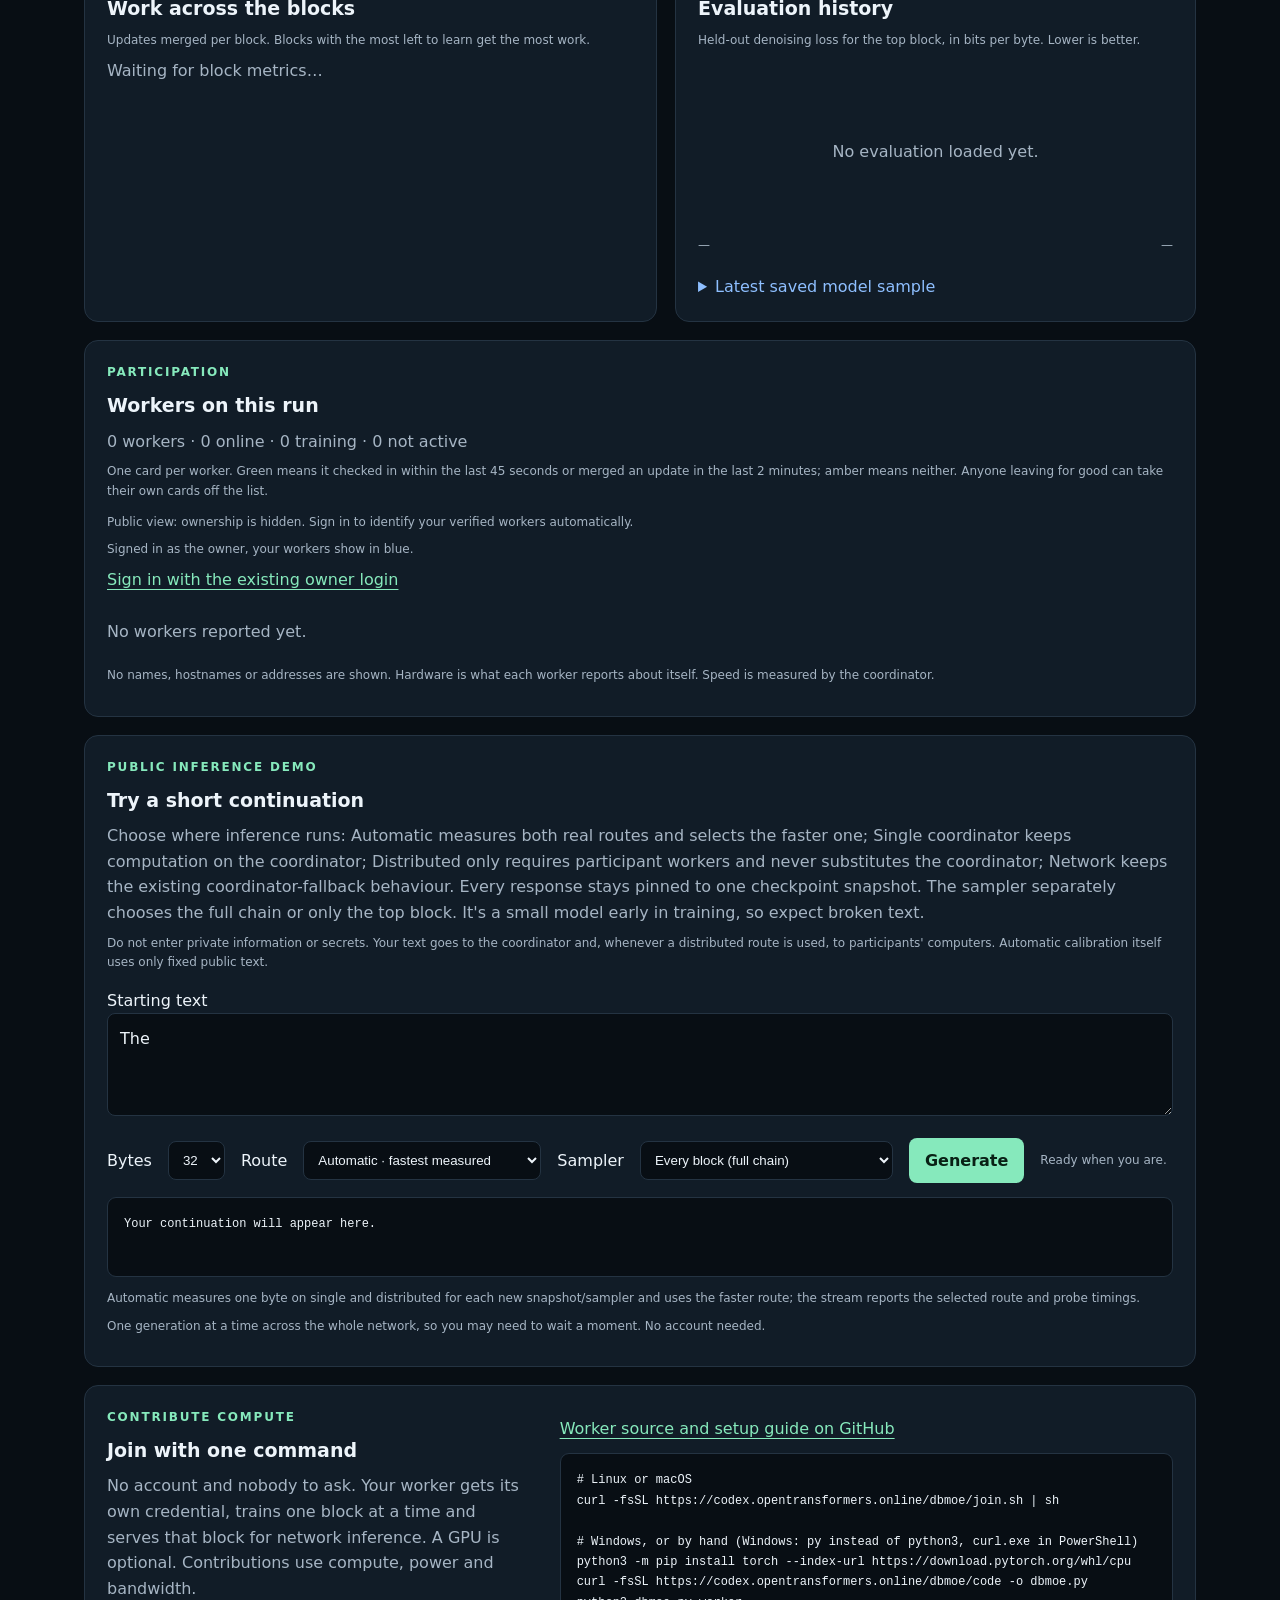
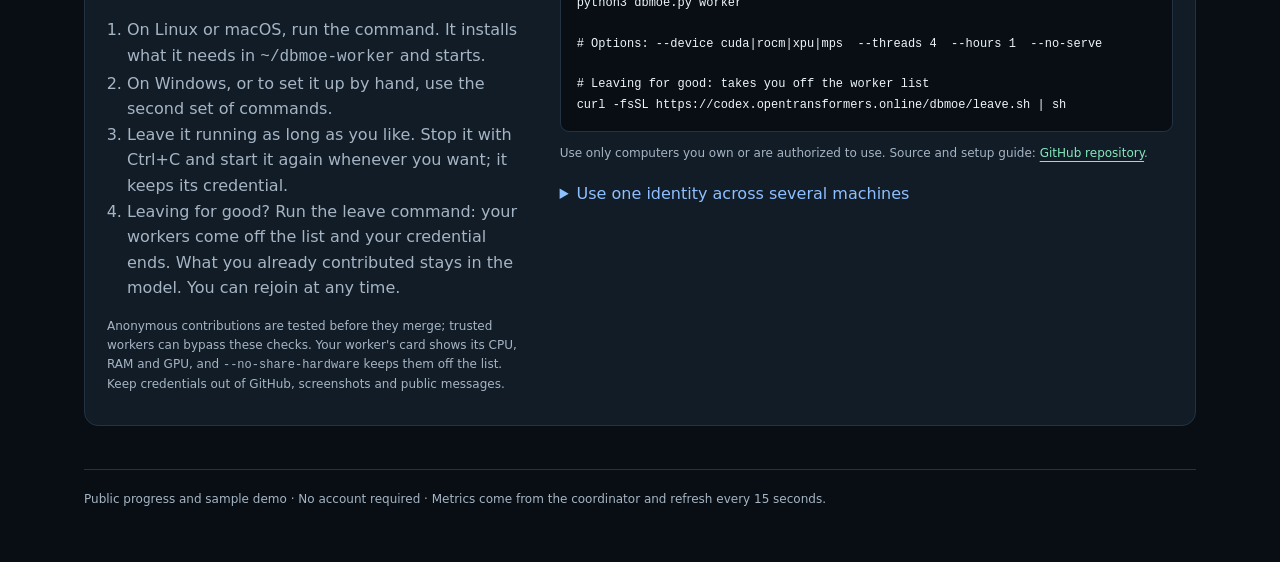
==== commit 8c6af2df: "Expose Intel XPU in dashboard setup options" ====
--- a/web/progress/index.html
+++ b/web/progress/index.html
@@ -7,10 +7,10 @@
 <nav class="small" aria-label="DBMoE pages"><a href="/dbmoe/browser-selftest/">Test this browser</a> · <a href="/dbmoe/">Native worker setup</a> · <a href="https://github.com/Marxist-Leninist/dbmoe" rel="noopener noreferrer">Source code</a></nav>
 <section class="hero"><div class="eyebrow">DiffusionBlocks · Mixture of Experts</div><h1>Many computers.<br>One shared experiment.</h1><p>Computers anywhere train separate blocks of one model and run it together. Join with one command, or try it below.</p><p class="note">This is the small byte-level pilot, not the 512B model.</p></section>
 <div class="livebar"><div><p id="connection" role="status" aria-live="polite">Connecting to live metrics…</p><p id="updated">Refreshes every 15 seconds while this page is visible.</p></div><button id="refresh" type="button">Refresh</button></div><p id="error" role="alert"></p>
-<section class="metrics" aria-label="Training totals"><div class="metric"><span class="label">Accepted updates</span><strong id="updates">—</strong><span class="small">Passed the test and merged</span></div><div class="metric"><span class="label">Training bytes processed</span><strong id="bytes">—</strong><span class="small">Bytes of text trained on</span></div><div class="metric"><span class="label">Workers training now</span><strong id="workers">—</strong><span class="small">Have a job right now</span></div><div class="metric"><span class="label">Latest held-out bits / byte</span><strong id="bpb">—</strong><span class="small">Top block on text no worker sees · lower is better</span></div></section>
-<section class='card' style='margin-top:18px' aria-label='Accepted training and reference targets' id='tgSection'><div class='eyebrow'>Training · whole network</div><h2 style='margin-top:8px'>Bytes trained on</h2><strong id='tgDone' style='display:block;font-size:clamp(28px,4vw,40px);line-height:1.25;font-variant-numeric:tabular-nums;margin:6px 0'>—</strong><p id='tgRate' class='small'>Measuring the network rate…</p><div class='barrow'><div class='barlabel'><span id='tgCLabel'>Chinchilla: 20 × parameters</span><span id='tgCPct'>—</span></div><div class='track'><div class='fill' id='tgCBar' style='width:0%'></div></div><p class='small' id='tgCLeft'>—</p></div><div class='barrow'><div class='barlabel'><span>500 billion bytes</span><span id='tg5Pct'>—</span></div><div class='track'><div class='fill' id='tg5Bar' style='width:0%;background:var(--blue)'></div></div><p class='small' id='tg5Left'>—</p></div><div class='barrow'><div class='barlabel'><span>1 trillion bytes</span><span id='tg1Pct'>—</span></div><div class='track'><div class='fill' id='tg1Bar' style='width:0%;background:#c9a7ff'></div></div><p class='small' id='tg1Left'>—</p></div><p class='small' id='tgNote'>Only bytes from updates that passed the test count, and text can repeat.</p><script>(()=>{'use strict';const el=id=>document.getElementById(id),nf=new Intl.NumberFormat('en-GB');const short=n=>{const a=Math.abs(n);for(const [v,u] of [[1e12,' T'],[1e9,' B'],[1e6,' M'],[1e3,' K']]){if(a>=v){const x=n/v;return String(+x.toFixed(x>=100?0:x>=10?1:2))+u}}return nf.format(Math.round(n))};const pct=x=>x>=100?x.toFixed(0)+'%':x>=10?x.toFixed(1)+'%':x>=1?x.toFixed(2)+'%':x>=0.01?x.toFixed(3)+'%':x>0?x.toPrecision(2)+'%':'0%';const dur=s=>{if(!Number.isFinite(s)||s<=0)return null;const m=s/60,h=m/60,d=h/24,y=d/365.25;if(y>=2)return y.toFixed(1)+' years';if(d>=60)return Math.round(d/30.44)+' months';if(d>=2)return d.toFixed(d>=10?0:1)+' days';if(h>=2)return h.toFixed(1)+' hours';if(m>=2)return Math.round(m)+' minutes';return Math.round(s)+' seconds'};const when=s=>new Date(Date.now()+s*1000).toLocaleDateString('en-GB',{day:'numeric',month:'short',year:'numeric'});let rate=null,last=null;function row(k,target,done,unit){const p=100*done/target;el('tg'+k+'Pct').textContent=done>=target?'Reached · '+pct(p):pct(p);el('tg'+k+'Bar').style.width=Math.min(100,Math.max(p,done>0?0.6:0))+'%';const left=target-done;if(left<=0){el('tg'+k+'Left').textContent='Reached: '+short(done)+' of '+short(target)+' '+unit+' ('+(done/target).toFixed(2)+'×).';return}const t=rate>0?dur(left/rate):null;el('tg'+k+'Left').textContent=short(left)+' '+unit+' to go'+(t?' · about '+t+' at this rate (around '+when(left/rate)+')':'')+'.'}async function tick(){if(document.hidden&&last)return;try{const r=await fetch('./status',{cache:'no-store',signal:AbortSignal.timeout(10000)});if(!r.ok)throw new Error(String(r.status));const s=await r.json();if(!Number.isFinite(s.tokens)||!Number.isFinite(s.params)||s.params<=0)throw new Error('format');const now=Date.now(),t=s.training_throughput;let inst=null;if(t&&t.state==='measured'&&Number.isFinite(t.bytes_per_s)&&t.bytes_per_s>=0)inst=t.bytes_per_s;else if(last&&s.tokens>=last.tokens&&now-last.time>=5000)inst=(s.tokens-last.tokens)/((now-last.time)/1000);if(last&&s.tokens<last.tokens)rate=null;last={time:now,tokens:s.tokens};if(inst!==null)rate=rate===null?inst:0.8*rate+0.2*inst;const unit='bytes';el('tgDone').textContent=nf.format(s.tokens);el('tgRate').textContent=rate>0?'About '+short(rate)+' bytes a second, '+short(rate*86400)+' a day, at the current rate.':'Measuring the network rate…';const chin=20*s.params;el('tgCLabel').textContent='Chinchilla: 20 × '+short(s.params)+' parameters = '+short(chin)+' bytes';row('C',chin,s.tokens,unit);row('5',5e11,s.tokens,unit);row('1',1e12,s.tokens,unit);el('tgNote').textContent='Only bytes from updates that passed the test count, and text can repeat. The Chinchilla rule was measured on subword tokens, so for bytes it is a rough mark.'}catch(e){el('tgRate').textContent='Waiting for live metrics…'}}tick();setInterval(tick,15000);document.addEventListener('visibilitychange',()=>{if(!document.hidden)tick()})})();</script></section>
-<section class="columns" aria-label="Network throughput"><div class="card"><h2>Network training throughput</h2><strong id="trainRate" style="font-size:32px;font-variant-numeric:tabular-nums">Measuring…</strong><p class="small">Bytes of text trained on per second, from updates that passed the test</p><p id="rateWindow" class="small">Collecting at least 30 seconds of coordinator counter samples.</p><p class="small">Every update from every computer, ours included, is tested before it merges. It must show a learning gain on its training text and pass checks on held-out text that workers do not receive. Updates that fail are refused and not counted.</p><p id="usefulNow" class="small"></p><p class="small">These are bytes, not the subword tokens larger models count.</p></div><div class="card"><h2>Network inference throughput</h2><strong id="inferRate" style="font-size:32px;font-variant-numeric:tabular-nums">Connecting…</strong><p class="small">Bytes generated per second on the network, over the last hour's generations. Each byte travels through the blocks as a chain of hops, each run by a worker holding that block.</p><p id="inferDetail" class="small"></p></div></section><div class="columns"><section class="card"><h2>Work across the blocks</h2><p class="small">Updates merged per block. Blocks with the most left to learn get the most work.</p><div id="blocks"><p>Waiting for block metrics…</p></div></section><section class="card"><h2>Evaluation history</h2><p class="small">Held-out denoising loss for the top block, in bits per byte. Lower is better.</p><div id="chart" class="chart"><p>No evaluation loaded yet.</p></div><div class="evals"><span id="firstEval">—</span><span id="lastEval">—</span></div><p id="evalTime" class="small"></p><p id="genQuality" class="small"></p><details><summary>Latest saved model sample</summary><p class="small">What the model wrote at the last evaluation, unedited.</p><div class="sample" id="sample">No sample available.</div></details></section></div>
-<section class="card" style="margin-top:18px" aria-label="Network workers"><div class="eyebrow">Participation</div><h2 style="margin-top:8px">Workers on this run</h2><p id="workerSummary">Waiting for worker records…</p><p id="newWorkers" class="small" role="status" aria-live="polite"></p><p class="small">One card per worker. Green means it checked in within the last 45 seconds or merged an update in the last 2 minutes; amber means neither. Anyone leaving for good can take their own cards off the list.</p><div style="margin:12px 0"><p id="ownerStatus" class="small" role="status" aria-live="polite">Checking for an existing private owner session…</p><p class="small">Signed in as the owner, your workers show in blue.</p><a href="/agillm-linger/" id="ownerLogin">Sign in with the existing owner login</a></div><div id="workerCards" style="display:grid;grid-template-columns:repeat(auto-fit,minmax(min(100%,225px),1fr));gap:12px;margin-top:18px"></div><p class="small" style="margin-top:14px">No names, hostnames or addresses are shown. Hardware is what each worker reports about itself. Speed is measured by the coordinator.</p></section><section class="card" style="margin-top:18px" aria-label="Try the model" id="try-model"><div class="eyebrow">Public inference demo</div><h2 style="margin-top:8px">Try a short continuation</h2><p>This runs on the network: your text goes from worker to worker, one hop per block for every byte, and you can watch which worker ran each hop. If no worker holds a block, the coordinator runs that hop and says so. It's a small model early in training, so expect broken text.</p><p class="small">Do not enter private information or secrets. Your text is sent to participants' computers as well as the coordinator.</p><label for="prompt" style="display:block;margin-top:16px">Starting text</label><textarea id="prompt" maxlength="200" rows="3" style="width:100%;resize:vertical;background:#080e14;color:var(--text);border:1px solid var(--line);border-radius:8px;padding:12px;font:inherit">The </textarea><div style="display:flex;gap:16px;align-items:center;flex-wrap:wrap;margin:14px 0"><label for="length">Bytes</label><select id="length" style="background:#080e14;color:var(--text);padding:10px;border:1px solid var(--line);border-radius:8px"><option value="32">32</option><option value="64">64</option></select><label for="sampler">Route</label><select id="sampler" style="background:#080e14;color:var(--text);padding:10px;border:1px solid var(--line);border-radius:8px"><option value="chain">Every block, a worker per hop</option><option value="top">Top block only, clearest text for now</option></select><button id="generate" type="button">Generate</button><span id="generationStatus" class="small" role="status" aria-live="polite">Ready when you are.</span></div><pre id="generated" aria-label="Generated text" style="min-height:80px;white-space:pre-wrap">Your continuation will appear here.</pre><p id="route" class="small" style="overflow-wrap:anywhere"></p><p class="small">One generation at a time across the whole network, so you may need to wait a moment. No account needed.</p></section><section class="card join"><div><div class="eyebrow">Contribute compute</div><h2 style="margin-top:8px">Join with one command</h2><p>No account and nobody to ask. Your worker gets its own credential, trains one block at a time and serves that block for network inference. A GPU is optional. Contributions use compute, power and bandwidth.</p><ol><li>On Linux or macOS, run the command. It installs what it needs in <code>~/dbmoe-worker</code> and starts.</li><li>On Windows, or to set it up by hand, use the second set of commands.</li><li>Leave it running as long as you like. Stop it with Ctrl+C and start it again whenever you want; it keeps its credential.</li><li>Leaving for good? Run the leave command: your workers come off the list and your credential ends. What you already contributed stays in the model. You can rejoin at any time.</li></ol><p class="small">Every update is tested before it merges. Your worker's card shows its CPU, RAM and GPU, and <code>--no-share-hardware</code> keeps them off the list. Keep credentials out of GitHub, screenshots and public messages.</p></div><div><p><a href="https://github.com/Marxist-Leninist/dbmoe" rel="noopener noreferrer">Worker source and setup guide on GitHub</a></p><pre><code># Linux or macOS
+<section class="metrics" aria-label="Training totals"><div class="metric"><span class="label">Accepted updates</span><strong id="updates">—</strong><span class="small">Accepted and merged by the coordinator</span></div><div class="metric"><span class="label">Training bytes processed</span><strong id="bytes">—</strong><span class="small">Bytes of text trained on</span></div><div class="metric"><span class="label">Workers training now</span><strong id="workers">—</strong><span class="small">Have a job right now</span></div><div class="metric"><span class="label">Latest held-out bits / byte</span><strong id="bpb">—</strong><span class="small">Top block on text no worker sees · lower is better</span></div></section>
+<section class='card' style='margin-top:18px' aria-label='Accepted training and reference targets' id='tgSection'><div class='eyebrow'>Training · whole network</div><h2 style='margin-top:8px'>Bytes trained on</h2><strong id='tgDone' style='display:block;font-size:clamp(28px,4vw,40px);line-height:1.25;font-variant-numeric:tabular-nums;margin:6px 0'>—</strong><p id='tgRate' class='small'>Measuring the network rate…</p><div class='barrow'><div class='barlabel'><span id='tgCLabel'>Chinchilla: 20 × parameters</span><span id='tgCPct'>—</span></div><div class='track'><div class='fill' id='tgCBar' style='width:0%'></div></div><p class='small' id='tgCLeft'>—</p></div><div class='barrow'><div class='barlabel'><span>500 billion bytes</span><span id='tg5Pct'>—</span></div><div class='track'><div class='fill' id='tg5Bar' style='width:0%;background:var(--blue)'></div></div><p class='small' id='tg5Left'>—</p></div><div class='barrow'><div class='barlabel'><span>1 trillion bytes</span><span id='tg1Pct'>—</span></div><div class='track'><div class='fill' id='tg1Bar' style='width:0%;background:#c9a7ff'></div></div><p class='small' id='tg1Left'>—</p></div><p class='small' id='tgNote'>Only bytes from accepted updates count, and text can repeat.</p><script>(()=>{'use strict';const el=id=>document.getElementById(id),nf=new Intl.NumberFormat('en-GB');const short=n=>{const a=Math.abs(n);for(const [v,u] of [[1e12,' T'],[1e9,' B'],[1e6,' M'],[1e3,' K']]){if(a>=v){const x=n/v;return String(+x.toFixed(x>=100?0:x>=10?1:2))+u}}return nf.format(Math.round(n))};const pct=x=>x>=100?x.toFixed(0)+'%':x>=10?x.toFixed(1)+'%':x>=1?x.toFixed(2)+'%':x>=0.01?x.toFixed(3)+'%':x>0?x.toPrecision(2)+'%':'0%';const dur=s=>{if(!Number.isFinite(s)||s<=0)return null;const m=s/60,h=m/60,d=h/24,y=d/365.25;if(y>=2)return y.toFixed(1)+' years';if(d>=60)return Math.round(d/30.44)+' months';if(d>=2)return d.toFixed(d>=10?0:1)+' days';if(h>=2)return h.toFixed(1)+' hours';if(m>=2)return Math.round(m)+' minutes';return Math.round(s)+' seconds'};const when=s=>new Date(Date.now()+s*1000).toLocaleDateString('en-GB',{day:'numeric',month:'short',year:'numeric'});let rate=null,last=null;function row(k,target,done,unit){const p=100*done/target;el('tg'+k+'Pct').textContent=done>=target?'Reached · '+pct(p):pct(p);el('tg'+k+'Bar').style.width=Math.min(100,Math.max(p,done>0?0.6:0))+'%';const left=target-done;if(left<=0){el('tg'+k+'Left').textContent='Reached: '+short(done)+' of '+short(target)+' '+unit+' ('+(done/target).toFixed(2)+'×).';return}const t=rate>0?dur(left/rate):null;el('tg'+k+'Left').textContent=short(left)+' '+unit+' to go'+(t?' · about '+t+' at this rate (around '+when(left/rate)+')':'')+'.'}async function tick(){if(document.hidden&&last)return;try{const r=await fetch('./status',{cache:'no-store',signal:AbortSignal.timeout(10000)});if(!r.ok)throw new Error(String(r.status));const s=await r.json();if(!Number.isFinite(s.tokens)||!Number.isFinite(s.params)||s.params<=0)throw new Error('format');const now=Date.now(),t=s.training_throughput;let inst=null;if(t&&t.state==='measured'&&Number.isFinite(t.bytes_per_s)&&t.bytes_per_s>=0)inst=t.bytes_per_s;else if(last&&s.tokens>=last.tokens&&now-last.time>=5000)inst=(s.tokens-last.tokens)/((now-last.time)/1000);if(last&&s.tokens<last.tokens)rate=null;last={time:now,tokens:s.tokens};if(inst!==null)rate=rate===null?inst:0.8*rate+0.2*inst;const unit='bytes';el('tgDone').textContent=nf.format(s.tokens);el('tgRate').textContent=rate>0?'About '+short(rate)+' bytes a second, '+short(rate*86400)+' a day, at the current rate.':'Measuring the network rate…';const chin=20*s.params;el('tgCLabel').textContent='Chinchilla: 20 × '+short(s.params)+' parameters = '+short(chin)+' bytes';row('C',chin,s.tokens,unit);row('5',5e11,s.tokens,unit);row('1',1e12,s.tokens,unit);el('tgNote').textContent='Only bytes from accepted updates count, and text can repeat. The Chinchilla rule was measured on subword tokens, so for bytes it is a rough mark.'}catch(e){el('tgRate').textContent='Waiting for live metrics…'}}tick();setInterval(tick,15000);document.addEventListener('visibilitychange',()=>{if(!document.hidden)tick()})})();</script></section>
+<section class="columns" aria-label="Network throughput"><div class="card"><h2>Network training throughput</h2><strong id="trainRate" style="font-size:32px;font-variant-numeric:tabular-nums">Measuring…</strong><p class="small">Bytes of text trained on per second, from accepted updates</p><p id="rateWindow" class="small">Collecting at least 30 seconds of coordinator counter samples.</p><p class="small">Anonymous contributions are tested before merging, including learning gain and held-out text checks. Trusted workers can bypass these checks. Rejected updates are not counted.</p><p id="usefulNow" class="small"></p><p class="small">These are bytes, not the subword tokens larger models count.</p></div><div class="card"><h2>Network inference throughput</h2><strong id="inferRate" style="font-size:32px;font-variant-numeric:tabular-nums">Connecting…</strong><p class="small">Bytes generated per second on the network, over the last hour's generations. Each byte travels through the blocks as a chain of hops, each run by a worker holding that block.</p><p id="inferDetail" class="small"></p></div></section><div class="columns"><section class="card"><h2>Work across the blocks</h2><p class="small">Updates merged per block. Blocks with the most left to learn get the most work.</p><div id="blocks"><p>Waiting for block metrics…</p></div></section><section class="card"><h2>Evaluation history</h2><p class="small">Held-out denoising loss for the top block, in bits per byte. Lower is better.</p><div id="chart" class="chart"><p>No evaluation loaded yet.</p></div><div class="evals"><span id="firstEval">—</span><span id="lastEval">—</span></div><p id="evalTime" class="small"></p><p id="genQuality" class="small"></p><details><summary>Latest saved model sample</summary><p class="small">What the model wrote at the last evaluation, unedited.</p><div class="sample" id="sample">No sample available.</div></details></section></div>
+<section class="card" style="margin-top:18px" aria-label="Network workers"><div class="eyebrow">Participation</div><h2 style="margin-top:8px">Workers on this run</h2><p id="workerSummary">Waiting for worker records…</p><p id="newWorkers" class="small" role="status" aria-live="polite"></p><p class="small">One card per worker. Green means it checked in within the last 45 seconds or merged an update in the last 2 minutes; amber means neither. Anyone leaving for good can take their own cards off the list.</p><div style="margin:12px 0"><p id="ownerStatus" class="small" role="status" aria-live="polite">Checking for an existing private owner session…</p><p class="small">Signed in as the owner, your workers show in blue.</p><a href="/agillm-linger/" id="ownerLogin">Sign in with the existing owner login</a></div><div id="workerCards" style="display:grid;grid-template-columns:repeat(auto-fit,minmax(min(100%,225px),1fr));gap:12px;margin-top:18px"></div><p class="small" style="margin-top:14px">No names, hostnames or addresses are shown. Hardware is what each worker reports about itself. Speed is measured by the coordinator.</p></section><section class="card" style="margin-top:18px" aria-label="Try the model" id="try-model"><div class="eyebrow">Public inference demo</div><h2 style="margin-top:8px">Try a short continuation</h2><p>Choose where inference runs: Automatic measures both real routes and selects the faster one; Single coordinator keeps computation on the coordinator; Distributed only requires participant workers and never substitutes the coordinator; Network keeps the existing coordinator-fallback behaviour. Every response stays pinned to one checkpoint snapshot. The sampler separately chooses the full chain or only the top block. It's a small model early in training, so expect broken text.</p><p class="small">Do not enter private information or secrets. Your text goes to the coordinator and, whenever a distributed route is used, to participants' computers. Automatic calibration itself uses only fixed public text.</p><label for="prompt" style="display:block;margin-top:16px">Starting text</label><textarea id="prompt" maxlength="200" rows="3" style="width:100%;resize:vertical;background:#080e14;color:var(--text);border:1px solid var(--line);border-radius:8px;padding:12px;font:inherit">The </textarea><div style="display:flex;gap:16px;align-items:center;flex-wrap:wrap;margin:14px 0"><label for="length">Bytes</label><select id="length" style="background:#080e14;color:var(--text);padding:10px;border:1px solid var(--line);border-radius:8px"><option value="32">32</option><option value="64">64</option></select><label for="inferenceRoute">Route</label><select id="inferenceRoute" style="background:#080e14;color:var(--text);padding:10px;border:1px solid var(--line);border-radius:8px"><option value="auto" selected>Automatic · fastest measured</option><option value="single">Single coordinator</option><option value="distributed">Distributed only · no fallback</option><option value="network">Network with coordinator fallback</option></select><label for="sampler">Sampler</label><select id="sampler" style="background:#080e14;color:var(--text);padding:10px;border:1px solid var(--line);border-radius:8px"><option value="chain">Every block (full chain)</option><option value="top">Top block only, clearest text for now</option></select><button id="generate" type="button">Generate</button><span id="generationStatus" class="small" role="status" aria-live="polite">Ready when you are.</span></div><pre id="generated" aria-label="Generated text" style="min-height:80px;white-space:pre-wrap">Your continuation will appear here.</pre><p id="route" class="small" style="overflow-wrap:anywhere"></p><p class="small">Automatic measures one byte on single and distributed for each new snapshot/sampler and uses the faster route; the stream reports the selected route and probe timings.</p><p class="small">One generation at a time across the whole network, so you may need to wait a moment. No account needed.</p></section><section class="card join"><div><div class="eyebrow">Contribute compute</div><h2 style="margin-top:8px">Join with one command</h2><p>No account and nobody to ask. Your worker gets its own credential, trains one block at a time and serves that block for network inference. A GPU is optional. Contributions use compute, power and bandwidth.</p><ol><li>On Linux or macOS, run the command. It installs what it needs in <code>~/dbmoe-worker</code> and starts.</li><li>On Windows, or to set it up by hand, use the second set of commands.</li><li>Leave it running as long as you like. Stop it with Ctrl+C and start it again whenever you want; it keeps its credential.</li><li>Leaving for good? Run the leave command: your workers come off the list and your credential ends. What you already contributed stays in the model. You can rejoin at any time.</li></ol><p class="small">Anonymous contributions are tested before they merge; trusted workers can bypass these checks. Your worker's card shows its CPU, RAM and GPU, and <code>--no-share-hardware</code> keeps them off the list. Keep credentials out of GitHub, screenshots and public messages.</p></div><div><p><a href="https://github.com/Marxist-Leninist/dbmoe" rel="noopener noreferrer">Worker source and setup guide on GitHub</a></p><pre><code># Linux or macOS
 curl -fsSL https://codex.opentransformers.online/dbmoe/join.sh | sh
 
 # Windows, or by hand (Windows: py instead of python3, curl.exe in PowerShell)
@@ -18,7 +18,7 @@
 curl -fsSL https://codex.opentransformers.online/dbmoe/code -o dbmoe.py
 python3 dbmoe.py worker
 
-# Options: --device cuda|rocm|mps  --threads 4  --hours 1  --no-serve
+# Options: --device cuda|rocm|xpu|mps  --threads 4  --hours 1  --no-serve
 
 # Leaving for good: takes you off the worker list
 curl -fsSL https://codex.opentransformers.online/dbmoe/leave.sh | sh</code></pre><p class="small">Use only computers you own or are authorized to use. Source and setup guide: <a href="https://github.com/Marxist-Leninist/dbmoe" rel="noopener noreferrer">GitHub repository</a>.</p><details style="margin-top:18px"><summary>Use one identity across several machines</summary><p class="small">After installing the worker, create one contributor token. Copy its file securely to the other computers you own or are authorised to use. Start each machine with a different worker name; their contributions share the same identity.</p><pre><code># Create the shared identity once
@@ -117,19 +117,21 @@
 if(generating||Date.now()<nextGeneration)return;
 const prompt=$('prompt').value.slice(0,200);if(!prompt.trim()){show('generationStatus','Enter a little starting text first.');return}
 const length=$('length').value==='64'?64:32;
-generating=true;nextGeneration=Date.now()+60000;generationButton();show('generationStatus','Sending your text across the network…');show('generated',prompt);show('route','');
+const selectedRoute=$('inferenceRoute').value,routeLabel={auto:'Automatic',single:'Single coordinator',distributed:'Distributed only',network:'Network with fallback'}[selectedRoute];
+generating=true;nextGeneration=Date.now()+60000;generationButton();show('generationStatus','Starting '+routeLabel.toLowerCase()+' inference…');show('generated',prompt);show('route','');
 const start=performance.now(),lineDecoder=new TextDecoder(),byteDecoder=new TextDecoder();let text=prompt,pending='',count=0,finished=null;
-const handle=ev=>{if(ev.t==='byte'){text+=byteDecoder.decode(new Uint8Array([ev.b]),{stream:true});count++;show('generated',text);show('generationStatus','Generating on the network · '+count+' of '+length+' bytes…');show('route','Last byte: '+ev.hops.map(h=>'Block '+(h.block+1)+' on '+(h.via==='coordinator'?'the coordinator':(workerAliases.get(h.via)||h.via))+' ('+h.ms+' ms)').join(' → '))}else if(ev.t==='done')finished=ev;else if(ev.t==='error')throw new Error(ev.error)};
-try{const sampler=$('sampler').value==='top'?'top':'chain';const q=new URLSearchParams({net:'1',prompt,n:String(length),sampler,temp:sampler==='top'?'0.75':'0',seed:String(Math.floor(Math.random()*2147483647))});
+const handle=ev=>{if(ev.t==='start'&&ev.requested_route==='auto'&&ev.auto_calibration){const m=ev.auto_calibration.measured||{},probe=name=>m[name]&&m[name].ok?Number(m[name].seconds).toFixed(2)+'s':'unavailable';show('route','Auto selected '+ev.route+' · one-byte probes: single '+probe('single')+', distributed '+probe('distributed')+(ev.auto_calibration.cached?' · cached for this snapshot/sampler':'')+'.');}else if(ev.t==='byte'){text+=byteDecoder.decode(new Uint8Array([ev.b]),{stream:true});count++;show('generated',text);show('generationStatus',routeLabel+' · '+count+' of '+length+' bytes…');show('route','Last byte: '+ev.hops.map(h=>'Block '+(h.block+1)+' on '+(h.via==='coordinator'?'the coordinator':(workerAliases.get(h.via)||h.via))+' ('+h.ms+' ms)').join(' → '))}else if(ev.t==='done')finished=ev;else if(ev.t==='error')throw new Error(ev.error)};
+try{const sampler=$('sampler').value==='top'?'top':'chain';const q=new URLSearchParams({net:'1',route:selectedRoute,prompt,n:String(length),sampler,temp:sampler==='top'?'0.75':'0',seed:String(Math.floor(Math.random()*2147483647))});
 const response=await fetch('./sample?'+q,{cache:'no-store',signal:AbortSignal.timeout(300000)});
+if(response.status===409){show('generationStatus',selectedRoute==='distributed'?'Distributed route unavailable: not every required block has a worker on the same snapshot. No coordinator fallback was used.':selectedRoute==='auto'?'Automatic calibration could not complete on either route. No result received.':'The requested route or snapshot is unavailable. No result received.');show('generated','No result received.');return}
 if(response.status===429||response.status===503){show('generationStatus','The shared demo is busy or rate-limited. Try again after the countdown.');show('generated','No result received.');return}
 if(!response.ok||!response.body)throw new Error('Sample unavailable');
 const reader=response.body.getReader();
 for(;;){const {value,done}=await reader.read();if(done)break;pending+=lineDecoder.decode(value,{stream:true});const lines=pending.split('\n');pending=lines.pop();lines.filter(Boolean).forEach(l=>handle(JSON.parse(l)))}
 if(!finished)throw new Error('Stream ended early');
 const elapsed=Math.max((performance.now()-start)/1000,0.001);
-show('generationStatus','Done · '+(count/elapsed).toFixed(2)+' bytes/s · '+elapsed.toFixed(1)+'s from button to done · '+fmt.format(finished.hops_network)+' hops on '+finished.workers+(finished.workers===1?' worker':' workers')+(finished.hops_coordinator?' · '+fmt.format(finished.hops_coordinator)+' on the coordinator':'')+'.');refresh();
-}catch(e){show('generationStatus','The generation stopped early. Wait before trying again.');if(text===prompt)show('generated','Generation did not complete in this browser.');}
+show('generationStatus','Done · '+routeLabel+(selectedRoute==='auto'&&finished.route?' → '+finished.route:'')+' · '+(count/elapsed).toFixed(2)+' bytes/s · '+elapsed.toFixed(1)+'s from button to done · '+fmt.format(finished.hops_network)+' hops on '+finished.workers+(finished.workers===1?' worker':' workers')+(finished.hops_coordinator?' · '+fmt.format(finished.hops_coordinator)+' on the coordinator':'')+'.');refresh();
+}catch(e){show('generationStatus',selectedRoute==='distributed'?'Distributed generation stopped early. No coordinator fallback was used. Wait before trying again.':'The generation stopped early. Wait before trying again.');if(text===prompt)show('generated','Generation did not complete in this browser.');}
 finally{generating=false;generationButton()}
 }
 $('generate').addEventListener('click',generateSample);setInterval(generationButton,1000);
